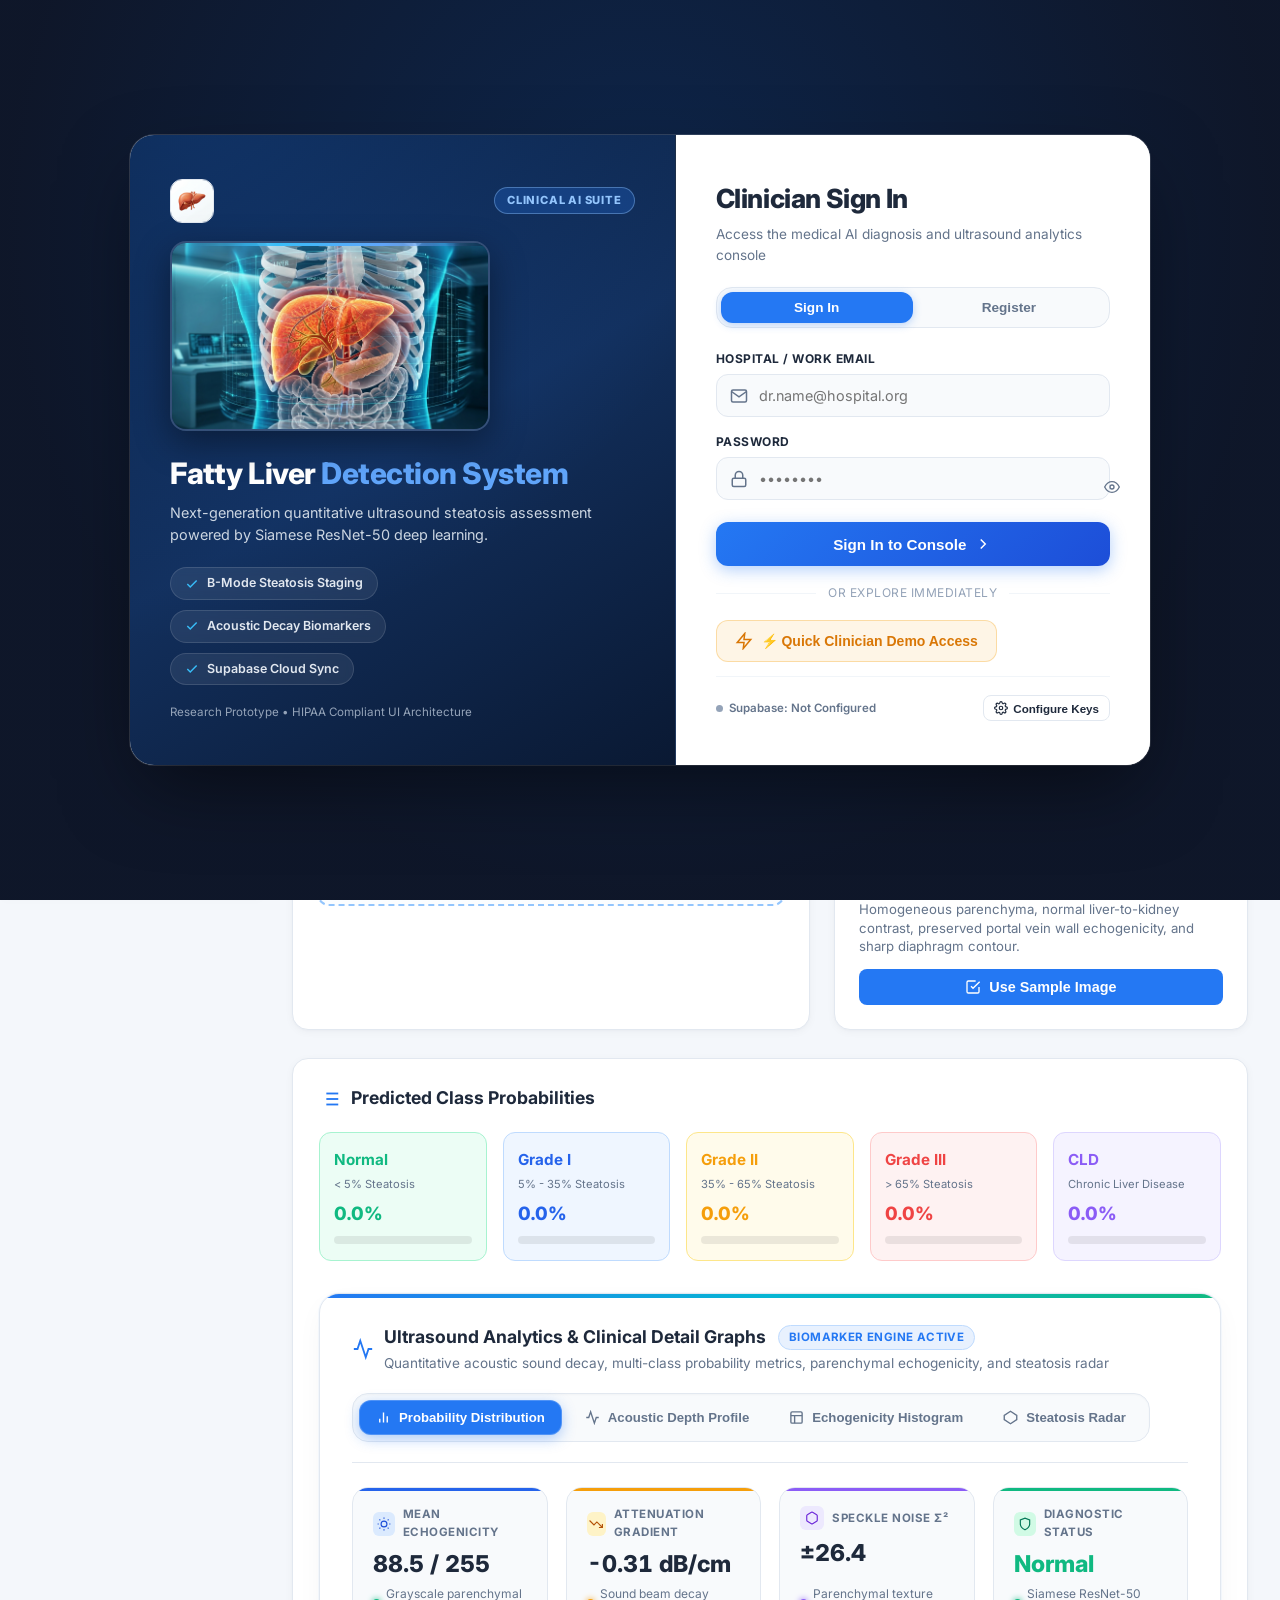
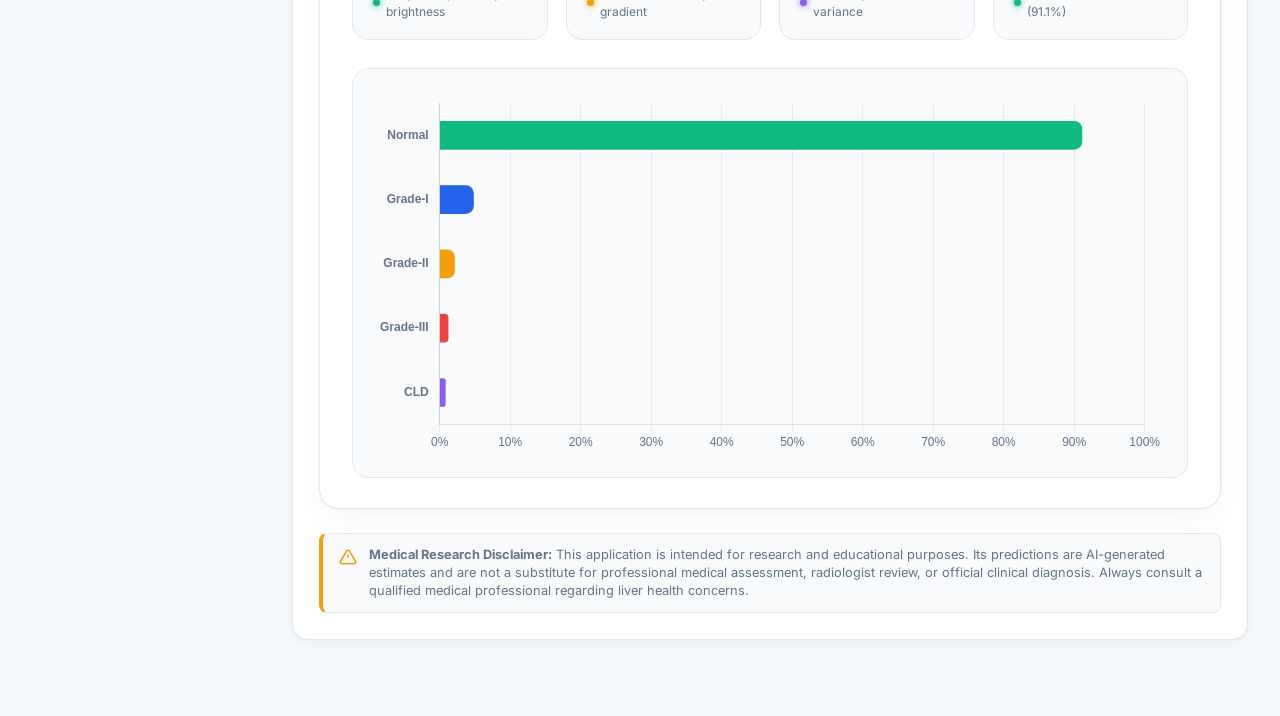
==== templates/index.html @ f64172c2 "Fix Render memory limit exceed: 1 worker gthread, single torch thread, and fast inference" ====
<!DOCTYPE html>
<html lang="en" data-theme="light">
<head>
  <meta charset="UTF-8">
  <meta name="viewport" content="width=device-width, initial-scale=1.0">
  <title>Fatty Liver Detection System - Professional AI Medical Dashboard</title>
  
  <!-- Modern Medical Typography -->
  <link rel="preconnect" href="https://fonts.googleapis.com">
  <link rel="preconnect" href="https://fonts.gstatic.com" crossorigin>
  <link href="https://fonts.googleapis.com/css2?family=Inter:wght@400;500;600;700;800&display=swap" rel="stylesheet">
  
  <!-- Clinical Dashboard CSS -->
  <link rel="stylesheet" href="/static/css/dashboard.css?v=20261022.5">

  <!-- Resilient Styling for Analytics & Clinical Graph Card -->
  <style>
    .analytics-graph-card {
      margin-top: 32px;
      background: var(--bg-surface);
      border: 1px solid var(--border-color);
      border-radius: var(--radius-xl);
      padding: 30px 32px;
      box-shadow: 0 10px 30px -5px rgba(0, 0, 0, 0.05), 0 0 0 1px rgba(36, 120, 243, 0.04);
      position: relative;
      overflow: hidden;
    }
    .analytics-graph-card::before {
      content: '';
      position: absolute;
      top: 0; left: 0; right: 0; height: 4px;
      background: linear-gradient(90deg, #2478f3, #06b6d4, #10b981);
    }
    .graph-card-header {
      display: flex; align-items: center; justify-content: space-between;
      flex-wrap: wrap; gap: 20px; margin-bottom: 24px; padding-bottom: 20px;
      border-bottom: 1px solid var(--border-color);
    }
    .analytics-title-row { display: flex; align-items: center; gap: 12px; flex-wrap: wrap; }
    .analytics-badge {
      background: rgba(36, 120, 243, 0.1); color: var(--primary);
      border: 1px solid var(--primary-border); font-size: 0.72rem;
      font-weight: 700; padding: 3px 10px; border-radius: 9999px;
      text-transform: uppercase; letter-spacing: 0.4px;
    }
    .graph-tabs {
      display: inline-flex; align-items: center; gap: 6px;
      background: var(--bg-surface-subtle); border: 1px solid var(--border-color);
      padding: 6px; border-radius: var(--radius-lg);
    }
    .graph-tab-btn {
      border: 1px solid transparent; background: transparent;
      color: var(--text-muted); font-size: 0.825rem; font-weight: 600;
      padding: 9px 16px; border-radius: var(--radius-md); cursor: pointer;
      display: inline-flex; align-items: center; gap: 8px; white-space: nowrap;
      transition: all 0.2s cubic-bezier(0.4, 0, 0.2, 1);
    }
    .graph-tab-btn:hover { color: var(--text-heading); background: rgba(36, 120, 243, 0.06); }
    .graph-tab-btn.active {
      background: var(--primary); color: #ffffff;
      box-shadow: 0 4px 14px rgba(36, 120, 243, 0.35);
    }
    .graph-tab-btn.active svg { stroke: #ffffff; }
    .acoustic-metrics-grid {
      display: grid; grid-template-columns: repeat(4, 1fr); gap: 18px; margin-bottom: 28px;
    }
    .metric-chip {
      background: var(--bg-surface-subtle); border: 1px solid var(--border-color);
      border-radius: var(--radius-lg); padding: 18px 20px; display: flex;
      flex-direction: column; position: relative; overflow: hidden;
      transition: all 0.25s ease;
    }
    .metric-chip::before {
      content: ''; position: absolute; top: 0; left: 0; width: 100%; height: 3px;
    }
    .metric-chip.chip-blue::before { background: #2563eb; }
    .metric-chip.chip-amber::before { background: #f59e0b; }
    .metric-chip.chip-purple::before { background: #8b5cf6; }
    .metric-chip.chip-emerald::before { background: #10b981; }
    .metric-chip:hover {
      transform: translateY(-3px); box-shadow: 0 8px 20px rgba(0, 0, 0, 0.06);
      border-color: var(--primary-border);
    }
    .metric-chip-header { display: flex; align-items: center; gap: 8px; margin-bottom: 10px; }
    .metric-chip-icon {
      width: 24px; height: 24px; border-radius: 6px;
      display: flex; align-items: center; justify-content: center;
    }
    .chip-blue .metric-chip-icon { background: #dbeafe; color: #1d4ed8; }
    .chip-amber .metric-chip-icon { background: #fef3c7; color: #b45309; }
    .chip-purple .metric-chip-icon { background: #ede9fe; color: #6d28d9; }
    .chip-emerald .metric-chip-icon { background: #d1fae5; color: #047857; }
    .metric-chip-label {
      font-size: 0.72rem; color: var(--text-muted); font-weight: 700;
      text-transform: uppercase; letter-spacing: 0.5px;
    }
    .metric-chip-value {
      font-size: 1.45rem; font-weight: 800; color: var(--text-heading);
      line-height: 1.2; font-variant-numeric: tabular-nums;
    }
    .metric-chip-footer { display: flex; align-items: center; gap: 6px; margin-top: auto; }
    .status-dot { width: 7px; height: 7px; border-radius: 50%; flex-shrink: 0; }
    .status-dot.green { background: #10b981; box-shadow: 0 0 6px #10b981; }
    .status-dot.amber { background: #f59e0b; box-shadow: 0 0 6px #f59e0b; }
    .status-dot.purple { background: #8b5cf6; box-shadow: 0 0 6px #8b5cf6; }
    .status-dot.blue { background: #2563eb; box-shadow: 0 0 6px #2563eb; }
    .metric-chip-sub { font-size: 0.75rem; color: var(--text-muted); }
    .graph-viewport-wrap {
      position: relative; min-height: 380px; background: var(--bg-surface-subtle);
      border: 1px solid var(--border-color); border-radius: var(--radius-lg);
      padding: 24px; display: flex; align-items: center; justify-content: center;
    }
    .chart-container { display: none; width: 100%; height: 360px; position: relative; }
    .chart-container.active { display: block; }
    @media (max-width: 1024px) {
      .acoustic-metrics-grid { grid-template-columns: repeat(2, 1fr); }
    }
    @media (max-width: 600px) {
      .acoustic-metrics-grid { grid-template-columns: 1fr; }
      .graph-tabs { width: 100%; flex-direction: column; }
      .graph-tab-btn { width: 100%; justify-content: center; }
    }
  </style>
</head>
<body>
  <!-- ======================================================================
       0. Modern Medical Authentication Portal (Supabase Powered)
       ====================================================================== -->
  <div class="auth-overlay-portal" id="authPortal">
    <div class="auth-card-wrapper">
      <!-- Left Visual Brand Showcase Panel -->
      <div class="auth-brand-panel">
        <div class="auth-brand-header">
          <div class="brand-logo-wrap" style="width: 44px; height: 44px; border-radius: 12px; overflow: hidden;">
            <img src="/static/images/liver_logo.jpg" alt="Liver AI Logo" style="width: 100%; height: 100%; object-fit: cover;">
          </div>
          <div class="auth-brand-badge">CLINICAL AI SUITE</div>
        </div>

        <div class="auth-brand-center">
          <div class="auth-liver-showcase">
            <img src="/static/images/liver_hero.jpg" alt="Ultrasound AI Anatomy" class="auth-liver-img">
            <div class="pulse-scanline"></div>
          </div>
          <h2 class="auth-hero-title">Fatty Liver <span>Detection System</span></h2>
          <p class="auth-hero-subtitle">
            Next-generation quantitative ultrasound steatosis assessment powered by Siamese ResNet-50 deep learning.
          </p>

          <div class="auth-feature-pills">
            <div class="auth-pill">
              <svg xmlns="http://www.w3.org/2000/svg" width="14" height="14" viewBox="0 0 24 24" fill="none" stroke="currentColor" stroke-width="2.5"><polyline points="20 6 9 17 4 12"></polyline></svg>
              B-Mode Steatosis Staging
            </div>
            <div class="auth-pill">
              <svg xmlns="http://www.w3.org/2000/svg" width="14" height="14" viewBox="0 0 24 24" fill="none" stroke="currentColor" stroke-width="2.5"><polyline points="20 6 9 17 4 12"></polyline></svg>
              Acoustic Decay Biomarkers
            </div>
            <div class="auth-pill">
              <svg xmlns="http://www.w3.org/2000/svg" width="14" height="14" viewBox="0 0 24 24" fill="none" stroke="currentColor" stroke-width="2.5"><polyline points="20 6 9 17 4 12"></polyline></svg>
              Supabase Cloud Sync
            </div>
          </div>
        </div>

        <div class="auth-brand-footer">
          <span>Research Prototype • HIPAA Compliant UI Architecture</span>
        </div>
      </div>

      <!-- Right Interactive Form Panel -->
      <div class="auth-form-panel">
        <div class="auth-form-top">
          <div class="auth-form-header">
            <h3 class="auth-heading" id="authHeading">Clinician Sign In</h3>
            <p class="auth-subheading" id="authSubheading">Access the medical AI diagnosis and ultrasound analytics console</p>
          </div>

          <!-- Auth Tabs -->
          <div class="auth-segmented-tabs">
            <button type="button" class="auth-tab-btn active" id="tabSignIn">Sign In</button>
            <button type="button" class="auth-tab-btn" id="tabSignUp">Register</button>
          </div>

          <!-- Sign In Form -->
          <form id="signInForm" class="auth-form active">
            <div class="form-group">
              <label class="form-label" for="loginEmail">Hospital / Work Email</label>
              <div class="input-with-icon">
                <svg xmlns="http://www.w3.org/2000/svg" width="18" height="18" viewBox="0 0 24 24" fill="none" stroke="currentColor" stroke-width="2"><path d="M4 4h16c1.1 0 2 .9 2 2v12c0 1.1-.9 2-2 2H4c-1.1 0-2-.9-2-2V6c0-1.1.9-2 2-2z"></path><polyline points="22,6 12,13 2,6"></polyline></svg>
                <input type="email" id="loginEmail" placeholder="dr.name@hospital.org" required autocomplete="email">
              </div>
            </div>

            <div class="form-group">
              <label class="form-label" for="loginPassword">Password</label>
              <div class="input-with-icon">
                <svg xmlns="http://www.w3.org/2000/svg" width="18" height="18" viewBox="0 0 24 24" fill="none" stroke="currentColor" stroke-width="2"><rect x="3" y="11" width="18" height="11" rx="2" ry="2"></rect><path d="M7 11V7a5 5 0 0 1 10 0v4"></path></svg>
                <input type="password" id="loginPassword" placeholder="••••••••" required autocomplete="current-password">
                <button type="button" class="btn-toggle-pwd" data-target="loginPassword" aria-label="Toggle password visibility">
                  <svg class="eye-open" xmlns="http://www.w3.org/2000/svg" width="16" height="16" viewBox="0 0 24 24" fill="none" stroke="currentColor" stroke-width="2"><path d="M1 12s4-8 11-8 11 8 11 8-4 8-11 8-11-8-11-8z"></path><circle cx="12" cy="12" r="3"></circle></svg>
                </button>
              </div>
            </div>

            <button type="submit" class="btn-auth-primary" id="btnSubmitLogin">
              <span>Sign In to Console</span>
              <svg xmlns="http://www.w3.org/2000/svg" width="18" height="18" viewBox="0 0 24 24" fill="none" stroke="currentColor" stroke-width="2"><polyline points="9 18 15 12 9 6"></polyline></svg>
            </button>
          </form>

          <!-- Sign Up Form -->
          <form id="signUpForm" class="auth-form">
            <div class="form-group">
              <label class="form-label" for="registerName">Full Name & Title</label>
              <div class="input-with-icon">
                <svg xmlns="http://www.w3.org/2000/svg" width="18" height="18" viewBox="0 0 24 24" fill="none" stroke="currentColor" stroke-width="2"><path d="M20 21v-2a4 4 0 0 0-4-4H8a4 4 0 0 0-4 4v2"></path><circle cx="12" cy="7" r="4"></circle></svg>
                <input type="text" id="registerName" placeholder="Dr. Rahul Yadav, Radiologist" required>
              </div>
            </div>

            <div class="form-group">
              <label class="form-label" for="registerEmail">Email Address</label>
              <div class="input-with-icon">
                <svg xmlns="http://www.w3.org/2000/svg" width="18" height="18" viewBox="0 0 24 24" fill="none" stroke="currentColor" stroke-width="2"><path d="M4 4h16c1.1 0 2 .9 2 2v12c0 1.1-.9 2-2 2H4c-1.1 0-2-.9-2-2V6c0-1.1.9-2 2-2z"></path><polyline points="22,6 12,13 2,6"></polyline></svg>
                <input type="email" id="registerEmail" placeholder="dr.name@hospital.org" required>
              </div>
            </div>

            <div class="form-group">
              <label class="form-label" for="registerPassword">Create Password</label>
              <div class="input-with-icon">
                <svg xmlns="http://www.w3.org/2000/svg" width="18" height="18" viewBox="0 0 24 24" fill="none" stroke="currentColor" stroke-width="2"><rect x="3" y="11" width="18" height="11" rx="2" ry="2"></rect><path d="M7 11V7a5 5 0 0 1 10 0v4"></path></svg>
                <input type="password" id="registerPassword" placeholder="Minimum 6 characters" minlength="6" required>
                <button type="button" class="btn-toggle-pwd" data-target="registerPassword" aria-label="Toggle password visibility">
                  <svg class="eye-open" xmlns="http://www.w3.org/2000/svg" width="16" height="16" viewBox="0 0 24 24" fill="none" stroke="currentColor" stroke-width="2"><path d="M1 12s4-8 11-8 11 8 11 8-4 8-11 8-11-8-11-8z"></path><circle cx="12" cy="12" r="3"></circle></svg>
                </button>
              </div>
            </div>

            <button type="submit" class="btn-auth-primary" id="btnSubmitRegister">
              <span>Create Account in Supabase</span>
              <svg xmlns="http://www.w3.org/2000/svg" width="18" height="18" viewBox="0 0 24 24" fill="none" stroke="currentColor" stroke-width="2"><polyline points="9 18 15 12 9 6"></polyline></svg>
            </button>
          </form>

          <!-- Divider -->
          <div class="auth-divider">
            <span>or explore immediately</span>
          </div>

          <!-- Quick Clinician Demo Access Button -->
          <button type="button" class="btn-demo-access" id="btnDemoLogin">
            <svg xmlns="http://www.w3.org/2000/svg" width="18" height="18" viewBox="0 0 24 24" fill="none" stroke="currentColor" stroke-width="2"><polygon points="13 2 3 14 12 14 11 22 21 10 12 10 13 2"></polygon></svg>
            <span>⚡ Quick Clinician Demo Access</span>
          </button>
        </div>

        <!-- Supabase Connection Config Bar at Bottom of Card -->
        <div class="auth-supabase-footer">
          <div class="supabase-status-pill" id="supabaseStatusIndicator">
            <span class="status-indicator-dot"></span>
            <span id="supabaseStatusLabel">Supabase: Not Configured</span>
          </div>
          <button type="button" class="btn-config-supabase" id="btnOpenSupabaseModal">
            <svg xmlns="http://www.w3.org/2000/svg" width="14" height="14" viewBox="0 0 24 24" fill="none" stroke="currentColor" stroke-width="2"><circle cx="12" cy="12" r="3"></circle><path d="M19.4 15a1.65 1.65 0 0 0 .33 1.82l.06.06a2 2 0 0 1 0 2.83 2 2 0 0 1-2.83 0l-.06-.06a1.65 1.65 0 0 0-1.82-.33 1.65 1.65 0 0 0-1 1.51V21a2 2 0 0 1-2 2 2 2 0 0 1-2-2v-.09A1.65 1.65 0 0 0 9 19.4a1.65 1.65 0 0 0-1.82.33l-.06.06a2 2 0 0 1-2.83 0 2 2 0 0 1 0-2.83l.06-.06a1.65 1.65 0 0 0 .33-1.82 1.65 1.65 0 0 0-1.51-1H3a2 2 0 0 1-2-2 2 2 0 0 1 2-2h.09A1.65 1.65 0 0 0 4.6 9a1.65 1.65 0 0 0-.33-1.82l-.06-.06a2 2 0 0 1 0-2.83 2 2 0 0 1 2.83 0l.06.06a1.65 1.65 0 0 0 1.82.33H9a1.65 1.65 0 0 0 1-1.51V3a2 2 0 0 1 2-2 2 2 0 0 1 2 2v.09a1.65 1.65 0 0 0 1 1.51 1.65 1.65 0 0 0 1.82-.33l.06-.06a2 2 0 0 1 2.83 0 2 2 0 0 1 0 2.83l-.06.06a1.65 1.65 0 0 0-.33 1.82V9a1.65 1.65 0 0 0 1.51 1H21a2 2 0 0 1 2 2 2 2 0 0 1-2 2h-.09a1.65 1.65 0 0 0-1.51 1z"></path></svg>
            Configure Keys
          </button>
        </div>
      </div>
    </div>
  </div>

  <div class="app-container">
    
    <!-- ======================================================================
         A. Left Sidebar Navigation (Reference 1)
         ====================================================================== -->
    <aside class="sidebar" id="sidebar">
      <div class="sidebar-header">
        <div class="brand-logo-wrap">
          <img src="/static/images/liver_logo.jpg" alt="Liver Logo">
        </div>
        <div class="brand-text">
          <h1>Fatty Liver <span>Detection System</span></h1>
          <span class="brand-badge">AI Ultrasound Analysis</span>
        </div>
      </div>

      <nav class="sidebar-nav">
        <button class="nav-item active" data-view="dashboard">
          <svg xmlns="http://www.w3.org/2000/svg" viewBox="0 0 24 24" fill="none" stroke="currentColor">
            <path d="M3 9l9-7 9 7v11a2 2 0 0 1-2 2H5a2 2 0 0 1-2-2z"></path>
            <polyline points="9 22 9 12 15 12 15 22"></polyline>
          </svg>
          <span>Dashboard</span>
        </button>

        <button class="nav-item" data-view="predict">
          <svg xmlns="http://www.w3.org/2000/svg" viewBox="0 0 24 24" fill="none" stroke="currentColor">
            <polyline points="16 16 12 12 8 16"></polyline>
            <line x1="12" y1="12" x2="12" y2="21"></line>
            <path d="M20.39 18.39A5 5 0 0 0 18 9h-1.26A8 8 0 1 0 3 16.3"></path>
            <polyline points="16 16 12 12 8 16"></polyline>
          </svg>
          <span>Upload & Predict</span>
        </button>

        <button class="nav-item" data-view="history">
          <svg xmlns="http://www.w3.org/2000/svg" viewBox="0 0 24 24" fill="none" stroke="currentColor">
            <circle cx="12" cy="12" r="10"></circle>
            <polyline points="12 6 12 12 16 14"></polyline>
          </svg>
          <span>Prediction History</span>
        </button>

        <button class="nav-item" data-view="model">
          <svg xmlns="http://www.w3.org/2000/svg" viewBox="0 0 24 24" fill="none" stroke="currentColor">
            <line x1="18" y1="20" x2="18" y2="10"></line>
            <line x1="12" y1="20" x2="12" y2="4"></line>
            <line x1="6" y1="20" x2="6" y2="14"></line>
          </svg>
          <span>Model Information</span>
        </button>

        <button class="nav-item" data-view="about">
          <svg xmlns="http://www.w3.org/2000/svg" viewBox="0 0 24 24" fill="none" stroke="currentColor">
            <path d="M14 2H6a2 2 0 0 0-2 2v16a2 2 0 0 0 2 2h12a2 2 0 0 0 2-2V8z"></path>
            <polyline points="14 2 14 8 20 8"></polyline>
            <line x1="16" y1="13" x2="8" y2="13"></line>
            <line x1="16" y1="17" x2="8" y2="17"></line>
            <polyline points="10 9 9 9 8 9"></polyline>
          </svg>
          <span>About</span>
        </button>

        <button class="nav-item" data-view="settings">
          <svg xmlns="http://www.w3.org/2000/svg" viewBox="0 0 24 24" fill="none" stroke="currentColor">
            <circle cx="12" cy="12" r="3"></circle>
            <path d="M19.4 15a1.65 1.65 0 0 0 .33 1.82l.06.06a2 2 0 0 1 0 2.83 2 2 0 0 1-2.83 0l-.06-.06a1.65 1.65 0 0 0-1.82-.33 1.65 1.65 0 0 0-1 1.51V21a2 2 0 0 1-2 2 2 2 0 0 1-2-2v-.09A1.65 1.65 0 0 0 9 19.4a1.65 1.65 0 0 0-1.82.33l-.06.06a2 2 0 0 1-2.83 0 2 2 0 0 1 0-2.83l.06-.06a1.65 1.65 0 0 0 .33-1.82 1.65 1.65 0 0 0-1.51-1H3a2 2 0 0 1-2-2 2 2 0 0 1 2-2h.09A1.65 1.65 0 0 0 4.6 9a1.65 1.65 0 0 0-.33-1.82l-.06-.06a2 2 0 0 1 0-2.83 2 2 0 0 1 2.83 0l.06.06a1.65 1.65 0 0 0 1.82.33H9a1.65 1.65 0 0 0 1-1.51V3a2 2 0 0 1 2-2 2 2 0 0 1 2 2v.09a1.65 1.65 0 0 0 1 1.51 1.65 1.65 0 0 0 1.82-.33l.06-.06a2 2 0 0 1 2.83 0 2 2 0 0 1 0 2.83l-.06.06a1.65 1.65 0 0 0-.33 1.82V9a1.65 1.65 0 0 0 1.51 1H21a2 2 0 0 1 2 2 2 2 0 0 1-2 2h-.09a1.65 1.65 0 0 0-1.51 1z"></path>
          </svg>
          <span>Settings</span>
        </button>
      </nav>

      <div class="sidebar-footer">
        <div class="system-status-card">
          <div class="pulse-dot"></div>
          <div class="status-info">
            <strong>Model Online</strong>
            <span id="deviceBadgeText">ResNet-50 Siamese Engine</span>
          </div>
        </div>
      </div>
    </aside>

    <!-- ======================================================================
         Main Layout Wrapper
         ====================================================================== -->
    <div class="main-wrapper">
      
      <!-- Top Navigation Bar -->
      <header class="topbar">
        <div class="topbar-left">
          <button class="mobile-menu-btn" id="mobileMenuBtn" aria-label="Toggle Navigation">
            <svg xmlns="http://www.w3.org/2000/svg" width="22" height="22" viewBox="0 0 24 24" fill="none" stroke="currentColor" stroke-width="2">
              <line x1="3" y1="12" x2="21" y2="12"></line>
              <line x1="3" y1="6" x2="21" y2="6"></line>
              <line x1="3" y1="18" x2="21" y2="18"></line>
            </svg>
          </button>
          <div class="breadcrumbs">
            <span>Dashboard / </span>
            <strong id="breadcrumb-page">Clinical Dashboard</strong>
          </div>
        </div>

        <div class="topbar-right">
          <div class="model-badge-top">
            <span class="pulse-dot"></span>
            <span id="topbarStatusText">Siamese ResNet-50 • Active</span>
          </div>

          <button class="icon-btn" id="themeToggleBtn" title="Toggle Light/Dark Theme">
            <span id="themeIcon">
              <svg xmlns="http://www.w3.org/2000/svg" width="20" height="20" viewBox="0 0 24 24" fill="none" stroke="currentColor" stroke-width="2">
                <path d="M21 12.79A9 9 0 1 1 11.21 3 7 7 0 0 0 21 12.79z"></path>
              </svg>
            </span>
          </button>

          <button class="icon-btn" id="helpBtn" title="Help & Documentation">
            <svg xmlns="http://www.w3.org/2000/svg" width="20" height="20" viewBox="0 0 24 24" fill="none" stroke="currentColor" stroke-width="2">
              <circle cx="12" cy="12" r="10"></circle>
              <path d="M9.09 9a3 3 0 0 1 5.83 1c0 2-3 3-3 3"></path>
              <line x1="12" y1="17" x2="12.01" y2="17"></line>
            </svg>
          </button>

          <!-- Clinician Profile Badge & Sign Out -->
          <div class="user-profile-badge" id="userProfileBadge">
            <div class="user-avatar" id="userAvatar">DR</div>
            <div class="user-info-text">
              <span class="user-name" id="userDisplayName">Dr. Rahul Yadav</span>
              <span class="user-role" id="userDisplayRole">Radiologist</span>
            </div>
            <button type="button" class="btn-logout" id="btnLogout" title="Sign Out">
              <svg xmlns="http://www.w3.org/2000/svg" width="16" height="16" viewBox="0 0 24 24" fill="none" stroke="currentColor" stroke-width="2">
                <path d="M9 21H5a2 2 0 0 1-2-2V5a2 2 0 0 1 2-2h4"></path>
                <polyline points="16 17 21 12 16 7"></polyline>
                <line x1="21" y1="12" x2="9" y2="12"></line>
              </svg>
            </button>
          </div>
        </div>
      </header>

      <!-- Main Content Area -->
      <main class="content-area">

        <!-- ==================================================================
             VIEW 1: Dashboard View (Main UI matching Reference 1)
             ================================================================== -->
        <section class="view-section active" id="dashboard-view">
          
          <!-- C. Medical Hero Banner -->
          <div class="medical-hero">
            <div class="hero-content">
              <div class="hero-pill">
                <svg xmlns="http://www.w3.org/2000/svg" width="14" height="14" viewBox="0 0 24 24" fill="none" stroke="currentColor" stroke-width="2.5"><polyline points="22 12 18 12 15 21 9 3 6 12 2 12"></polyline></svg>
                AI-Assisted Ultrasound Analysis
              </div>
              <h1 class="hero-title">Fatty Liver Detection System</h1>
              <p class="hero-subtitle">
                AI-powered classification of liver ultrasound images using Siamese Neural Networks (ResNet-50)
              </p>
              <div class="hero-tags">
                <span class="hero-tag">B-Mode Ultrasound</span>
                <span class="hero-tag">5 Steatosis Grades</span>
                <span class="hero-tag">ResNet-50 Backbone</span>
                <span class="hero-tag">Real-Time Inference</span>
              </div>
            </div>
            
            <div class="hero-illustration">
              <img src="/static/images/liver_hero.jpg" alt="Liver Anatomy Medical Illustration">
            </div>
          </div>

          <!-- 4 Feature Summary Cards -->
          <div class="feature-grid">
            <div class="feature-card purple">
              <div class="feature-icon-badge">
                <svg xmlns="http://www.w3.org/2000/svg" viewBox="0 0 24 24" fill="none" stroke="currentColor" stroke-width="2">
                  <rect x="3" y="3" width="18" height="18" rx="2" ry="2"></rect>
                  <circle cx="8.5" cy="8.5" r="1.5"></circle>
                  <polyline points="21 15 16 10 5 21"></polyline>
                </svg>
              </div>
              <h2 class="feature-title">Image Classification</h2>
              <p class="feature-desc">Classify liver ultrasound images into 5 categories</p>
            </div>

            <div class="feature-card green">
              <div class="feature-icon-badge">
                <svg xmlns="http://www.w3.org/2000/svg" viewBox="0 0 24 24" fill="none" stroke="currentColor" stroke-width="2">
                  <path d="M12 2a10 10 0 1 0 10 10A10 10 0 0 0 12 2zm1 14.93V17a1 1 0 0 1-2 0v-.07A7 7 0 0 1 5.07 11H5a1 1 0 0 1 0-2h.07A7 7 0 0 1 11 3.07V3a1 1 0 0 1 2 0v.07A7 7 0 0 1 18.93 9H19a1 1 0 0 1 0 2h-.07A7 7 0 0 1 13 16.93z"></path>
                </svg>
              </div>
              <h2 class="feature-title">Deep Learning Model</h2>
              <p class="feature-desc">Siamese Neural Network with ResNet-50 encoder</p>
            </div>

            <div class="feature-card blue">
              <div class="feature-icon-badge">
                <svg xmlns="http://www.w3.org/2000/svg" viewBox="0 0 24 24" fill="none" stroke="currentColor" stroke-width="2">
                  <line x1="18" y1="20" x2="18" y2="10"></line>
                  <line x1="12" y1="20" x2="12" y2="4"></line>
                  <line x1="6" y1="20" x2="6" y2="14"></line>
                </svg>
              </div>
              <h2 class="feature-title">5-Class Prediction</h2>
              <p class="feature-desc">Normal, Grade I, Grade II, Grade III, CLD</p>
            </div>

            <div class="feature-card amber">
              <div class="feature-icon-badge">
                <svg xmlns="http://www.w3.org/2000/svg" viewBox="0 0 24 24" fill="none" stroke="currentColor" stroke-width="2">
                  <polygon points="13 2 3 14 12 14 11 22 21 10 12 10 13 2"></polygon>
                </svg>
              </div>
              <h2 class="feature-title">Fast & Easy to Use</h2>
              <p class="feature-desc">Upload an image and get instant prediction results</p>
            </div>
          </div>

          <!-- Two-Column Analysis Workspace -->
          <div class="analysis-workspace">
            
            <!-- 5. Upload Ultrasound Image Card -->
            <div class="dashboard-card upload-column-card">
              <div class="card-header">
                <div class="card-title-group">
                  <span class="card-title-icon">
                    <svg xmlns="http://www.w3.org/2000/svg" viewBox="0 0 24 24" fill="none" stroke="currentColor" stroke-width="2">
                      <polyline points="16 16 12 12 8 16"></polyline>
                      <line x1="12" y1="12" x2="12" y2="21"></line>
                      <path d="M20.39 18.39A5 5 0 0 0 18 9h-1.26A8 8 0 1 0 3 16.3"></path>
                    </svg>
                  </span>
                  <h3 class="card-title">Upload Ultrasound Image</h3>
                </div>

                <!-- Mode Selector -->
                <div class="mode-toggle-group">
                  <button class="mode-tab-btn active" data-mode="multiclass">5-Class Multi</button>
                  <button class="mode-tab-btn" data-mode="binary">Binary</button>
                </div>
              </div>

              <!-- Drag and drop zone -->
              <div class="dropzone" id="uploadDropzone">
                <div class="dropzone-icon">
                  <svg xmlns="http://www.w3.org/2000/svg" viewBox="0 0 24 24" fill="none" stroke="currentColor">
                    <rect x="3" y="3" width="18" height="18" rx="2" ry="2"></rect>
                    <circle cx="8.5" cy="8.5" r="1.5"></circle>
                    <polyline points="21 15 16 10 5 21"></polyline>
                  </svg>
                </div>
                <div class="dropzone-title">Drag and drop an ultrasound image here</div>
                <div class="dropzone-divider">or</div>
                <button type="button" class="btn-browse" id="browseBtn">
                  <svg xmlns="http://www.w3.org/2000/svg" width="16" height="16" viewBox="0 0 24 24" fill="none" stroke="currentColor" stroke-width="2">
                    <path d="M21 15v4a2 2 0 0 1-2 2H5a2 2 0 0 1-2-2v-4"></path>
                    <polyline points="17 8 12 3 7 8"></polyline>
                    <line x1="12" y1="3" x2="12" y2="15"></line>
                  </svg>
                  Browse Files
                </button>
                <div class="dropzone-hint">Supported formats: JPG, JPEG, PNG (Max 16MB)</div>
                <input type="file" id="fileInput" accept="image/jpeg,image/png,image/bmp" style="display: none;">
              </div>

              <!-- Preview State Panel (Shown when image loaded) -->
              <div class="preview-panel" id="previewPanel">
                <div class="preview-img-container">
                  <img id="previewImg" src="" alt="Ultrasound Preview">
                </div>
                
                <div class="file-meta-bar">
                  <div class="file-info">
                    <svg xmlns="http://www.w3.org/2000/svg" width="16" height="16" viewBox="0 0 24 24" fill="none" stroke="currentColor" stroke-width="2">
                      <path d="M13 2H6a2 2 0 0 0-2 2v16a2 2 0 0 0 2 2h12a2 2 0 0 0 2-2V9z"></path>
                      <polyline points="13 2 13 9 20 9"></polyline>
                    </svg>
                    <span id="fileName">image.jpg</span>
                  </div>
                  <div class="file-dims">
                    <span id="fileDims">-- × --</span> &bull; <span id="fileSize">-- KB</span>
                  </div>
                </div>

                <div class="btn-actions-row">
                  <button type="button" class="btn-primary" id="analyzeBtn">
                    <svg xmlns="http://www.w3.org/2000/svg" width="18" height="18" viewBox="0 0 24 24" fill="none" stroke="currentColor" stroke-width="2">
                      <polygon points="13 2 3 14 12 14 11 22 21 10 12 10 13 2"></polygon>
                    </svg>
                    Analyze Image
                  </button>
                  <button type="button" class="btn-secondary" id="clearBtn">
                    Clear / Reset
                  </button>
                </div>
              </div>
            </div>

            <!-- 6. Sample Ultrasound Image Card -->
            <div class="dashboard-card sample-column-card">
              <div class="card-header">
                <div class="card-title-group">
                  <span class="card-title-icon">
                    <svg xmlns="http://www.w3.org/2000/svg" viewBox="0 0 24 24" fill="none" stroke="currentColor" stroke-width="2">
                      <line x1="18" y1="20" x2="18" y2="10"></line>
                      <line x1="12" y1="20" x2="12" y2="4"></line>
                      <line x1="6" y1="20" x2="6" y2="14"></line>
                    </svg>
                  </span>
                  <h3 class="card-title">Sample Ultrasound Image</h3>
                </div>
              </div>

              <div class="sample-card-body">
                <!-- Sample selection pills -->
                <div class="sample-selector-pills">
                  <button class="sample-pill active" data-sample="normal">Normal</button>
                  <button class="sample-pill" data-sample="grade1">Grade I</button>
                  <button class="sample-pill" data-sample="grade2">Grade II</button>
                  <button class="sample-pill" data-sample="grade3">Grade III</button>
                  <button class="sample-pill" data-sample="cld">CLD</button>
                </div>

                <!-- Sample Image Preview Frame -->
                <div class="sample-image-frame">
                  <img id="sampleImg" src="/static/images/samples/sample_normal.jpg" alt="Sample Ultrasound Scan">
                  <div class="sample-badge-overlay" id="sampleBadge">Normal Control Scan</div>
                </div>

                <div class="sample-description" id="sampleDesc">
                  Homogeneous parenchyma, normal liver-to-kidney contrast, preserved portal vein wall echogenicity, and sharp diaphragm contour.
                </div>

                <button type="button" class="btn-primary" id="useSampleBtn">
                  <svg xmlns="http://www.w3.org/2000/svg" width="16" height="16" viewBox="0 0 24 24" fill="none" stroke="currentColor" stroke-width="2">
                    <polyline points="9 11 12 14 22 4"></polyline>
                    <path d="M21 12v7a2 2 0 0 1-2 2H5a2 2 0 0 1-2-2V5a2 2 0 0 1 2-2h11"></path>
                  </svg>
                  Use Sample Image
                </button>
              </div>
            </div>

          </div>

          <!-- 7. Predicted Class Probabilities Section (Reference 1) -->
          <div class="results-section">
            <div class="results-header">
              <div class="card-title-group">
                <span class="card-title-icon">
                  <svg xmlns="http://www.w3.org/2000/svg" viewBox="0 0 24 24" fill="none" stroke="currentColor" stroke-width="2">
                    <line x1="8" y1="6" x2="21" y2="6"></line>
                    <line x1="8" y1="12" x2="21" y2="12"></line>
                    <line x1="8" y1="18" x2="21" y2="18"></line>
                    <line x1="3" y1="6" x2="3.01" y2="6"></line>
                    <line x1="3" y1="12" x2="3.01" y2="12"></line>
                    <line x1="3" y1="18" x2="3.01" y2="18"></line>
                  </svg>
                </span>
                <h3 class="card-title">Predicted Class Probabilities</h3>
              </div>
            </div>

            <!-- Active Prediction Diagnosis Summary (Appears upon analysis) -->
            <div class="prediction-summary-banner" id="predictionSummaryBanner">
              <div class="summary-top-row">
                <div class="diagnosis-badge-wrap">
                  <span class="diagnosis-class-badge" id="diagnosisClass">Normal</span>
                  <span class="severity-pill normal" id="severityPill">NORMAL</span>
                </div>
                <div class="summary-meta">
                  <span>Confidence: <strong id="confidenceVal">--%</strong></span>
                  <span>Inference Latency: <strong id="processingTime">--s</strong></span>
                </div>
              </div>
              <p class="diagnosis-desc" id="diagnosisDesc">
                Healthy liver with no steatosis. Liver echogenicity is normal.
              </p>
              <div class="summary-actions-row">
                <button type="button" class="btn-small btn-primary" id="printReportBtn">
                  <svg xmlns="http://www.w3.org/2000/svg" width="14" height="14" viewBox="0 0 24 24" fill="none" stroke="currentColor" stroke-width="2"><polyline points="6 9 6 2 18 2 18 9"></polyline><path d="M6 18H4a2 2 0 0 1-2-2v-5a2 2 0 0 1 2-2h16a2 2 0 0 1 2 2v5a2 2 0 0 1-2 2h-2"></path><rect x="6" y="14" width="12" height="8"></rect></svg>
                  Print / Export Report
                </button>
                <button type="button" class="btn-small btn-secondary" id="copyJsonBtn">
                  <svg xmlns="http://www.w3.org/2000/svg" width="14" height="14" viewBox="0 0 24 24" fill="none" stroke="currentColor" stroke-width="2"><rect x="9" y="9" width="13" height="13" rx="2" ry="2"></rect><path d="M5 15H4a2 2 0 0 1-2-2V4a2 2 0 0 1 2-2h9a2 2 0 0 1 2 2v1"></path></svg>
                  Copy JSON
                </button>
              </div>
            </div>

            <!-- The 5 Class Cards (Exact Reference 1 Layout) -->
            <div class="prob-cards-grid">
              
              <!-- Normal -->
              <div class="prob-card card-normal" id="card-Normal">
                <div class="winner-badge">PREDICTED</div>
                <div class="prob-card-title">Normal</div>
                <div class="prob-card-sub">&lt; 5% Steatosis</div>
                <div class="prob-card-pct">0.0%</div>
                <div class="prob-bar-track">
                  <div class="prob-bar-fill" style="width: 0%;"></div>
                </div>
              </div>

              <!-- Grade I -->
              <div class="prob-card card-grade1" id="card-Grade-I">
                <div class="winner-badge">PREDICTED</div>
                <div class="prob-card-title">Grade I</div>
                <div class="prob-card-sub">5% - 35% Steatosis</div>
                <div class="prob-card-pct">0.0%</div>
                <div class="prob-bar-track">
                  <div class="prob-bar-fill" style="width: 0%;"></div>
                </div>
              </div>

              <!-- Grade II -->
              <div class="prob-card card-grade2" id="card-Grade-II">
                <div class="winner-badge">PREDICTED</div>
                <div class="prob-card-title">Grade II</div>
                <div class="prob-card-sub">35% - 65% Steatosis</div>
                <div class="prob-card-pct">0.0%</div>
                <div class="prob-bar-track">
                  <div class="prob-bar-fill" style="width: 0%;"></div>
                </div>
              </div>

              <!-- Grade III -->
              <div class="prob-card card-grade3" id="card-Grade-III">
                <div class="winner-badge">PREDICTED</div>
                <div class="prob-card-title">Grade III</div>
                <div class="prob-card-sub">&gt; 65% Steatosis</div>
                <div class="prob-card-pct">0.0%</div>
                <div class="prob-bar-track">
                  <div class="prob-bar-fill" style="width: 0%;"></div>
                </div>
              </div>

              <!-- CLD -->
              <div class="prob-card card-cld" id="card-CLD">
                <div class="winner-badge">PREDICTED</div>
                <div class="prob-card-title">CLD</div>
                <div class="prob-card-sub">Chronic Liver Disease</div>
                <div class="prob-card-pct">0.0%</div>
                <div class="prob-bar-track">
                  <div class="prob-bar-fill" style="width: 0%;"></div>
                </div>
              </div>

            </div>

            <!-- Clinical Ultrasound Analytics & Detailed Graphs -->
            <div class="analytics-graph-card" id="analyticsGraphCard">
              <div class="graph-card-header">
                <div class="card-title-group">
                  <span class="card-title-icon">
                    <svg xmlns="http://www.w3.org/2000/svg" viewBox="0 0 24 24" fill="none" stroke="currentColor" stroke-width="2">
                      <polyline points="22 12 18 12 15 21 9 3 6 12 2 12"></polyline>
                    </svg>
                  </span>
                  <div>
                    <div class="analytics-title-row">
                      <h3 class="card-title">Ultrasound Analytics & Clinical Detail Graphs</h3>
                      <span class="analytics-badge">Biomarker Engine Active</span>
                    </div>
                    <p class="analytics-subtitle">
                      Quantitative acoustic sound decay, multi-class probability metrics, parenchymal echogenicity, and steatosis radar
                    </p>
                  </div>
                </div>

                <!-- Segmented Tab Controls with Icons -->
                <div class="graph-tabs">
                  <button type="button" class="graph-tab-btn active" data-graph="probabilities">
                    <svg xmlns="http://www.w3.org/2000/svg" width="15" height="15" viewBox="0 0 24 24" fill="none" stroke="currentColor" stroke-width="2">
                      <line x1="18" y1="20" x2="18" y2="10"></line>
                      <line x1="12" y1="20" x2="12" y2="4"></line>
                      <line x1="6" y1="20" x2="6" y2="14"></line>
                    </svg>
                    <span>Probability Distribution</span>
                  </button>
                  <button type="button" class="graph-tab-btn" data-graph="attenuation">
                    <svg xmlns="http://www.w3.org/2000/svg" width="15" height="15" viewBox="0 0 24 24" fill="none" stroke="currentColor" stroke-width="2">
                      <polyline points="22 12 18 12 15 21 9 3 6 12 2 12"></polyline>
                    </svg>
                    <span>Acoustic Depth Profile</span>
                  </button>
                  <button type="button" class="graph-tab-btn" data-graph="histogram">
                    <svg xmlns="http://www.w3.org/2000/svg" width="15" height="15" viewBox="0 0 24 24" fill="none" stroke="currentColor" stroke-width="2">
                      <rect x="3" y="3" width="18" height="18" rx="2" ry="2"></rect>
                      <line x1="3" y1="9" x2="21" y2="9"></line>
                      <line x1="9" y1="21" x2="9" y2="9"></line>
                    </svg>
                    <span>Echogenicity Histogram</span>
                  </button>
                  <button type="button" class="graph-tab-btn" data-graph="radar">
                    <svg xmlns="http://www.w3.org/2000/svg" width="15" height="15" viewBox="0 0 24 24" fill="none" stroke="currentColor" stroke-width="2">
                      <polygon points="12 2 22 8.5 22 15.5 12 22 2 15.5 2 8.5 12 2"></polygon>
                    </svg>
                    <span>Steatosis Radar</span>
                  </button>
                </div>
              </div>

              <!-- Quick Acoustic Metrics Row -->
              <div class="acoustic-metrics-grid">
                <div class="metric-chip chip-blue">
                  <div class="metric-chip-header">
                    <span class="metric-chip-icon">
                      <svg xmlns="http://www.w3.org/2000/svg" width="14" height="14" viewBox="0 0 24 24" fill="none" stroke="currentColor" stroke-width="2"><circle cx="12" cy="12" r="5"></circle><line x1="12" y1="1" x2="12" y2="3"></line><line x1="12" y1="21" x2="12" y2="23"></line><line x1="4.22" y1="4.22" x2="5.64" y2="5.64"></line><line x1="18.36" y1="18.36" x2="19.78" y2="19.78"></line><line x1="1" y1="12" x2="3" y2="12"></line><line x1="21" y1="12" x2="23" y2="12"></line><line x1="4.22" y1="19.78" x2="5.64" y2="18.36"></line><line x1="18.36" y1="5.64" x2="19.78" y2="4.22"></line></svg>
                    </span>
                    <span class="metric-chip-label">Mean Echogenicity</span>
                  </div>
                  <div class="metric-chip-value-row">
                    <span class="metric-chip-value" id="valMeanEcho">88.5 / 255</span>
                  </div>
                  <div class="metric-chip-footer">
                    <span class="status-dot green"></span>
                    <span class="metric-chip-sub">Grayscale parenchymal brightness</span>
                  </div>
                </div>

                <div class="metric-chip chip-amber">
                  <div class="metric-chip-header">
                    <span class="metric-chip-icon">
                      <svg xmlns="http://www.w3.org/2000/svg" width="14" height="14" viewBox="0 0 24 24" fill="none" stroke="currentColor" stroke-width="2"><polyline points="23 18 13.5 8.5 8.5 13.5 1 6"></polyline><polyline points="17 18 23 18 23 12"></polyline></svg>
                    </span>
                    <span class="metric-chip-label">Attenuation Gradient</span>
                  </div>
                  <div class="metric-chip-value-row">
                    <span class="metric-chip-value" id="valAttenuationSlope">-0.31 dB/cm</span>
                  </div>
                  <div class="metric-chip-footer">
                    <span class="status-dot amber"></span>
                    <span class="metric-chip-sub">Sound beam decay gradient</span>
                  </div>
                </div>

                <div class="metric-chip chip-purple">
                  <div class="metric-chip-header">
                    <span class="metric-chip-icon">
                      <svg xmlns="http://www.w3.org/2000/svg" width="14" height="14" viewBox="0 0 24 24" fill="none" stroke="currentColor" stroke-width="2"><path d="M21 16V8a2 2 0 0 0-1-1.73l-7-4a2 2 0 0 0-2 0l-7 4A2 2 0 0 0 3 8v8a2 2 0 0 0 1 1.73l7 4a2 2 0 0 0 2 0l7-4A2 2 0 0 0 21 16z"></path></svg>
                    </span>
                    <span class="metric-chip-label">Speckle Noise σ²</span>
                  </div>
                  <div class="metric-chip-value-row">
                    <span class="metric-chip-value" id="valSpeckle">±26.4</span>
                  </div>
                  <div class="metric-chip-footer">
                    <span class="status-dot purple"></span>
                    <span class="metric-chip-sub">Parenchymal texture variance</span>
                  </div>
                </div>

                <div class="metric-chip chip-emerald">
                  <div class="metric-chip-header">
                    <span class="metric-chip-icon">
                      <svg xmlns="http://www.w3.org/2000/svg" width="14" height="14" viewBox="0 0 24 24" fill="none" stroke="currentColor" stroke-width="2"><path d="M12 22s8-4 8-10V5l-8-3-8 3v7c0 6 8 10 8 10z"></path></svg>
                    </span>
                    <span class="metric-chip-label">Diagnostic Status</span>
                  </div>
                  <div class="metric-chip-value-row">
                    <span class="metric-chip-value" id="valDiagnosticStatus">Normal Control</span>
                  </div>
                  <div class="metric-chip-footer">
                    <span class="status-dot green"></span>
                    <span class="metric-chip-sub">Siamese ResNet-50 (91.1%)</span>
                  </div>
                </div>
              </div>

              <!-- Chart Viewports Container -->
              <div class="graph-viewport-wrap">
                <div class="chart-container active" id="chart-probabilities-wrap">
                  <canvas id="chartProbabilities"></canvas>
                </div>
                <div class="chart-container" id="chart-attenuation-wrap">
                  <canvas id="chartAttenuation"></canvas>
                </div>
                <div class="chart-container" id="chart-histogram-wrap">
                  <canvas id="chartHistogram"></canvas>
                </div>
                <div class="chart-container" id="chart-radar-wrap">
                  <canvas id="chartRadar"></canvas>
                </div>
              </div>
            </div>

            <!-- Clinical Disclaimer -->
            <div class="disclaimer-card">
              <div class="disclaimer-icon">
                <svg xmlns="http://www.w3.org/2000/svg" width="18" height="18" viewBox="0 0 24 24" fill="none" stroke="currentColor" stroke-width="2">
                  <path d="M10.29 3.86L1.82 18a2 2 0 0 0 1.71 3h16.94a2 2 0 0 0 1.71-3L13.71 3.86a2 2 0 0 0-3.42 0z"></path>
                  <line x1="12" y1="9" x2="12" y2="13"></line>
                  <line x1="12" y1="17" x2="12.01" y2="17"></line>
                </svg>
              </div>
              <div class="disclaimer-text">
                <strong>Medical Research Disclaimer:</strong> This application is intended for research and educational purposes. Its predictions are AI-generated estimates and are not a substitute for professional medical assessment, radiologist review, or official clinical diagnosis. Always consult a qualified medical professional regarding liver health concerns.
              </div>
            </div>

          </div>

        </section>

        <!-- ==================================================================
             VIEW 2: Prediction History
             ================================================================== -->
        <section class="view-section" id="history-view">
          <div class="dashboard-card">
            <div class="card-header">
              <div class="card-title-group">
                <span class="card-title-icon">
                  <svg xmlns="http://www.w3.org/2000/svg" viewBox="0 0 24 24" fill="none" stroke="currentColor" stroke-width="2">
                    <circle cx="12" cy="12" r="10"></circle>
                    <polyline points="12 6 12 12 16 14"></polyline>
                  </svg>
                </span>
                <h3 class="card-title">Prediction History</h3>
              </div>
              <div class="card-actions">
                <button type="button" class="btn-small btn-primary" id="exportCsvBtn">Export CSV</button>
                <button type="button" class="btn-small btn-secondary" id="clearHistoryBtn">Clear All</button>
              </div>
            </div>

            <div class="history-controls">
              <div class="search-input-wrap">
                <svg class="search-icon-pos" xmlns="http://www.w3.org/2000/svg" viewBox="0 0 24 24" fill="none" stroke="currentColor" stroke-width="2">
                  <circle cx="11" cy="11" r="8"></circle>
                  <line x1="21" y1="21" x2="16.65" y2="16.65"></line>
                </svg>
                <input type="text" id="historySearch" placeholder="Search by ID, filename, or diagnosis...">
              </div>

              <select class="filter-select" id="historyFilter">
                <option value="all">All Classes</option>
                <option value="Normal">Normal</option>
                <option value="Grade-I">Grade I</option>
                <option value="Grade-II">Grade II</option>
                <option value="Grade-III">Grade III</option>
                <option value="CLD">CLD</option>
              </select>
            </div>

            <div class="history-table-container">
              <table class="history-table">
                <thead>
                  <tr>
                    <th>Record ID</th>
                    <th>Date & Time</th>
                    <th>Filename</th>
                    <th>Mode</th>
                    <th>Prediction</th>
                    <th>Confidence</th>
                    <th>Severity</th>
                    <th>Action</th>
                  </tr>
                </thead>
                <tbody id="historyTableBody">
                  <!-- Dynamically populated via JavaScript -->
                </tbody>
              </table>
              <div class="empty-history-state" id="emptyHistoryState">
                No prediction history recorded yet. Run an analysis from the dashboard.
              </div>
            </div>
          </div>
        </section>

        <!-- ==================================================================
             VIEW 3: Model Information
             ================================================================== -->
        <section class="view-section" id="model-view">
          <div class="spec-grid">
            <div class="spec-card">
              <h3 class="card-title">Siamese Neural Network Architecture</h3>
              <p style="font-size: 0.85rem; color: var(--text-muted); margin-top: 6px;">
                Twin ResNet-50 feature extractor with contrastive self-supervised pre-training and downstream 5-class linear classifier.
              </p>
              <div class="spec-list" id="modelSpecsDynamic">
                <!-- Dynamically loaded from /api/model-info -->
              </div>
            </div>

            <div class="spec-card">
              <h3 class="card-title">Supported Steatosis Categories</h3>
              <div class="spec-list" style="margin-top: 14px;">
                <div class="spec-row">
                  <span class="spec-label"><strong style="color: var(--color-normal);">Normal</strong></span>
                  <span class="spec-value">&lt; 5% fat, normal parenchymal echogenicity</span>
                </div>
                <div class="spec-row">
                  <span class="spec-label"><strong style="color: var(--color-grade1);">Grade I</strong></span>
                  <span class="spec-value">5% - 35% fat, mild diffuse hyperechogenicity</span>
                </div>
                <div class="spec-row">
                  <span class="spec-label"><strong style="color: var(--color-grade2);">Grade II</strong></span>
                  <span class="spec-value">35% - 65% fat, impaired portal vessel definition</span>
                </div>
                <div class="spec-row">
                  <span class="spec-label"><strong style="color: var(--color-grade3);">Grade III</strong></span>
                  <span class="spec-value">&gt; 65% fat, marked acoustic attenuation</span>
                </div>
                <div class="spec-row">
                  <span class="spec-label"><strong style="color: var(--color-cld);">CLD</strong></span>
                  <span class="spec-value">Chronic Liver Disease, fibrotic parenchymal changes</span>
                </div>
              </div>

              <div style="margin-top: 20px; font-size: 0.85rem; color: var(--text-muted); line-height: 1.5;">
                <strong>Dataset:</strong> Evaluated on the IJCARS clinical B-mode liver ultrasound benchmark (55 patients, 550 raw scans) with self-supervised contrastive learning and spatial augmentations.
              </div>
            </div>
          </div>
        </section>

        <!-- ==================================================================
             VIEW 4: About Section
             ================================================================== -->
        <section class="view-section" id="about-view">
          <div class="about-grid">
            <div class="about-card">
              <h3>About the Fatty Liver Detection System</h3>
              <p>
                Non-Alcoholic Fatty Liver Disease (NAFLD) affects up to 25% of the global adult population and is strongly associated with metabolic syndrome, type 2 diabetes, and cardiovascular conditions. Early and accurate detection of hepatic steatosis is essential to halt or reverse progression toward non-alcoholic steatohepatitis (NASH), cirrhosis, or hepatocellular carcinoma.
              </p>
              <p>
                While liver biopsy is the historic reference standard, it is invasive, costly, and associated with patient discomfort and complications. Ultrasound B-mode imaging is widely accessible and non-invasive, but visual qualitative evaluation suffers from inter-observer and intra-observer variability.
              </p>
              <p>
                This clinical AI system implements a <strong>Siamese Neural Network with a ResNet-50 backbone</strong> trained via self-supervised contrastive learning. By extracting high-dimensional latent representations of liver parenchyma and ultrasound attenuation patterns, the model provides objective, reproducible assessments across all five clinical steatosis categories.
              </p>
            </div>

            <div class="about-card">
              <h3>Clinical Usage Protocol</h3>
              <ol style="margin-left: 20px; color: var(--text-muted); font-size: 0.875rem; line-height: 1.6;">
                <li>Ensure the ultrasound image captures liver parenchyma adjacent to the right kidney or diaphragm.</li>
                <li>Verify the scan is in standard B-mode format (JPG, PNG, or BMP).</li>
                <li>Upload the scan or select one of the clinical reference samples.</li>
                <li>Review the multi-class probability distribution and confidence score.</li>
                <li>Export or print the report for medical records and radiologist corroboration.</li>
              </ol>
            </div>
          </div>
        </section>

        <!-- ==================================================================
             VIEW 5: Settings Section
             ================================================================== -->
        <section class="view-section" id="settings-view">
          <div class="dashboard-card" style="max-width: 600px;">
            <h3 class="card-title" style="margin-bottom: 20px;">System Preferences</h3>
            <div class="spec-list">
              <div class="spec-row" style="align-items: center;">
                <span class="spec-label">Color Theme</span>
                <span class="spec-value">Light &bull; Dark mode available via topbar</span>
              </div>
              <div class="spec-row" style="align-items: center;">
                <span class="spec-label">Default Analysis Mode</span>
                <span class="spec-value">5-Class Multi-class (Grade 0 - CLD)</span>
              </div>
              <div class="spec-row" style="align-items: center;">
                <span class="spec-label">Uncertainty Threshold</span>
                <span class="spec-value">40% Multi-class / 60% Binary</span>
              </div>
              <div class="spec-row" style="align-items: center;">
                <span class="spec-label">Model Weights File</span>
                <span class="spec-value">best_model.pth (98.8 MB)</span>
              </div>
              <div class="spec-row" style="align-items: center;">
                <span class="spec-label">System Version</span>
                <span class="spec-value">v2.4.0 Clinical Release</span>
              </div>
            </div>
          </div>
        </section>

      </main>
    </div>
  </div>

  <!-- Loading Overlay -->
  <div class="loading-overlay" id="loadingOverlay">
    <div class="loading-box">
      <div class="spinner"></div>
      <h3 style="font-size: 1.1rem; color: var(--text-heading);" id="loadingText">Processing...</h3>
      <p style="font-size: 0.8rem; color: var(--text-muted);">Please wait while the neural network processes the ultrasound features.</p>
    </div>
  </div>

  <!-- Supabase Project Configuration Modal -->
  <div class="modal-backdrop" id="supabaseModal">
    <div class="modal-card">
      <div class="modal-header">
        <div class="modal-title-group">
          <span class="modal-icon">
            <svg xmlns="http://www.w3.org/2000/svg" width="20" height="20" viewBox="0 0 24 24" fill="none" stroke="currentColor" stroke-width="2"><path d="M12 2L2 7l10 5 10-5-10-5z"></path><path d="M2 17l10 5 10-5"></path><path d="M2 12l10 5 10-5"></path></svg>
          </span>
          <div>
            <h3 class="modal-title">Supabase Project Configuration</h3>
            <p class="modal-subtitle">Connect your Supabase project for real-time authentication &amp; cloud scan sync</p>
          </div>
        </div>
        <button type="button" class="btn-modal-close" id="btnCloseSupabaseModal">&times;</button>
      </div>

      <form id="supabaseConfigForm" class="modal-body">
        <div class="form-group">
          <label class="form-label" for="cfgSupabaseUrl">Supabase Project URL</label>
          <div class="input-with-icon">
            <svg xmlns="http://www.w3.org/2000/svg" width="16" height="16" viewBox="0 0 24 24" fill="none" stroke="currentColor" stroke-width="2"><circle cx="12" cy="12" r="10"></circle><line x1="2" y1="12" x2="22" y2="12"></line><path d="M12 2a15.3 15.3 0 0 1 4 10 15.3 15.3 0 0 1-4 10 15.3 15.3 0 0 1-4-10 15.3 15.3 0 0 1 4-10z"></path></svg>
            <input type="url" id="cfgSupabaseUrl" placeholder="https://xyzcompany.supabase.co" required>
          </div>
          <span class="form-help">Found in Supabase Dashboard &gt; Project Settings &gt; API</span>
        </div>

        <div class="form-group">
          <label class="form-label" for="cfgSupabaseKey">Supabase Anon Public API Key</label>
          <div class="input-with-icon">
            <svg xmlns="http://www.w3.org/2000/svg" width="16" height="16" viewBox="0 0 24 24" fill="none" stroke="currentColor" stroke-width="2"><rect x="3" y="11" width="18" height="11" rx="2" ry="2"></rect><path d="M7 11V7a5 5 0 0 1 10 0v4"></path></svg>
            <input type="password" id="cfgSupabaseKey" placeholder="eyJhbGciOiJIUzI1NiIsInR5cCI6IkpXVCJ9..." required>
          </div>
          <span class="form-help">Found in Supabase Dashboard &gt; Project Settings &gt; API &gt; anon public</span>
        </div>

        <div class="modal-feedback" id="supabaseTestResult" style="display: none;"></div>

        <div class="modal-actions">
          <button type="button" class="btn-secondary" id="btnTestSupabaseConn">Test Connection</button>
          <button type="submit" class="btn-primary" id="btnSaveSupabaseConfig">Save &amp; Connect</button>
        </div>
      </form>
    </div>
  </div>

  <!-- Toast Notification -->
  <div class="toast" id="toast"></div>

  <!-- Supabase JS Client SDK -->
  <script src="https://cdn.jsdelivr.net/npm/@supabase/supabase-js@2"></script>
  <script src="/static/js/supabase_client.js?v=20261022.2"></script>

  <!-- Charting Engine & Client JavaScript -->
  <script src="/static/js/chart.min.js"></script>
  <script src="/static/js/dashboard.js?v=20261022.12"></script>
</body>
</html>
---- static/css/dashboard.css ----
/* ==========================================================================
   Fatty Liver Detection System - Professional Medical AI Dashboard CSS
   Inspired by Modern Healthcare Clinical Software (Reference 1)
   ========================================================================== */

:root {
  /* Color Palette - Light Medical Theme (Default) */
  --bg-app: #f4f7fb;
  --bg-surface: #ffffff;
  --bg-surface-subtle: #f8fafc;
  --bg-sidebar: #ffffff;
  
  --primary: #2478f3;
  --primary-hover: #1a68dd;
  --primary-light: #eff6ff;
  --primary-border: #bfdbfe;
  --primary-glow: rgba(36, 120, 243, 0.15);
  
  --text-main: #0f172a;
  --text-muted: #64748b;
  --text-light: #94a3b8;
  --text-heading: #1e293b;
  
  --border-color: #e2e8f0;
  --border-subtle: #f1f5f9;
  
  /* Class Colors */
  --color-normal: #10b981;
  --color-normal-bg: #ecfdf5;
  --color-normal-border: #a7f3d0;
  
  --color-grade1: #2563eb;
  --color-grade1-bg: #eff6ff;
  --color-grade1-border: #bfdbfe;
  
  --color-grade2: #f59e0b;
  --color-grade2-bg: #fffbeb;
  --color-grade2-border: #fde68a;
  
  --color-grade3: #ef4444;
  --color-grade3-bg: #fef2f2;
  --color-grade3-border: #fecaca;
  
  --color-cld: #8b5cf6;
  --color-cld-bg: #f5f3ff;
  --color-cld-border: #ddd6fe;

  /* Shadows */
  --shadow-sm: 0 1px 2px 0 rgba(0, 0, 0, 0.05);
  --shadow-md: 0 4px 6px -1px rgba(0, 0, 0, 0.07), 0 2px 4px -2px rgba(0, 0, 0, 0.05);
  --shadow-lg: 0 10px 15px -3px rgba(0, 0, 0, 0.08), 0 4px 6px -4px rgba(0, 0, 0, 0.04);
  --shadow-card: 0 2px 8px rgba(15, 23, 42, 0.04), 0 1px 2px rgba(15, 23, 42, 0.02);
  
  --radius-sm: 8px;
  --radius-md: 12px;
  --radius-lg: 16px;
  --radius-xl: 20px;
  
  --sidebar-width: 260px;
  --topbar-height: 70px;
  --transition: all 0.25s cubic-bezier(0.4, 0, 0.2, 1);
}

/* Dark Theme Support */
[data-theme="dark"] {
  --bg-app: #0b1120;
  --bg-surface: #131c2e;
  --bg-surface-subtle: #1e293b;
  --bg-sidebar: #0f172a;
  
  --primary: #3b82f6;
  --primary-hover: #60a5fa;
  --primary-light: rgba(59, 130, 246, 0.15);
  --primary-border: rgba(59, 130, 246, 0.3);
  --primary-glow: rgba(59, 130, 246, 0.25);
  
  --text-main: #f1f5f9;
  --text-muted: #94a3b8;
  --text-light: #64748b;
  --text-heading: #ffffff;
  
  --border-color: #1e293b;
  --border-subtle: #1a2333;
  
  --color-normal-bg: rgba(16, 185, 129, 0.12);
  --color-grade1-bg: rgba(37, 99, 235, 0.12);
  --color-grade2-bg: rgba(245, 158, 11, 0.12);
  --color-grade3-bg: rgba(239, 68, 68, 0.12);
  --color-cld-bg: rgba(139, 92, 246, 0.12);
  
  --shadow-card: 0 4px 12px rgba(0, 0, 0, 0.3);
}

/* CSS Reset & Global */
*, *::before, *::after {
  box-sizing: border-box;
  margin: 0;
  padding: 0;
}

html {
  font-size: 16px;
  scroll-behavior: smooth;
}

body {
  font-family: 'Inter', -apple-system, BlinkMacSystemFont, 'Segoe UI', Roboto, Helvetica, Arial, sans-serif;
  background-color: var(--bg-app);
  color: var(--text-main);
  line-height: 1.5;
  -webkit-font-smoothing: antialiased;
  min-height: 100vh;
  display: flex;
}

/* App Wrapper Layout */
.app-container {
  display: flex;
  width: 100%;
  min-height: 100vh;
}

/* ==========================================================================
   A. Left Sidebar Navigation
   ========================================================================== */
.sidebar {
  width: var(--sidebar-width);
  background-color: var(--bg-sidebar);
  border-right: 1px solid var(--border-color);
  display: flex;
  flex-direction: column;
  position: fixed;
  top: 0;
  bottom: 0;
  left: 0;
  z-index: 100;
  transition: var(--transition);
  box-shadow: 2px 0 10px rgba(0, 0, 0, 0.02);
}

.sidebar-header {
  padding: 24px 20px;
  display: flex;
  align-items: center;
  gap: 14px;
  border-bottom: 1px solid var(--border-subtle);
}

.brand-logo-wrap {
  width: 48px;
  height: 48px;
  border-radius: var(--radius-md);
  background: var(--bg-surface-subtle);
  border: 1px solid var(--border-color);
  display: flex;
  align-items: center;
  justify-content: center;
  overflow: hidden;
  flex-shrink: 0;
}

.brand-logo-wrap img {
  width: 40px;
  height: 40px;
  object-fit: contain;
}

.brand-text h1 {
  font-size: 1.05rem;
  font-weight: 700;
  color: var(--text-heading);
  line-height: 1.2;
}

.brand-text h1 span {
  display: block;
  font-weight: 500;
  font-size: 0.95rem;
  color: var(--text-muted);
}

.brand-badge {
  display: inline-block;
  font-size: 0.65rem;
  font-weight: 600;
  text-transform: uppercase;
  letter-spacing: 0.5px;
  color: var(--primary);
  background: var(--primary-light);
  padding: 2px 6px;
  border-radius: 4px;
  margin-top: 4px;
}

.sidebar-nav {
  padding: 20px 12px;
  display: flex;
  flex-direction: column;
  gap: 6px;
  flex: 1;
  overflow-y: auto;
}

.nav-item {
  display: flex;
  align-items: center;
  gap: 12px;
  padding: 11px 16px;
  border-radius: var(--radius-md);
  color: var(--text-muted);
  text-decoration: none;
  font-size: 0.925rem;
  font-weight: 500;
  transition: var(--transition);
  cursor: pointer;
  border: none;
  background: transparent;
  width: 100%;
  text-align: left;
}

.nav-item svg {
  width: 20px;
  height: 20px;
  stroke-width: 2;
  transition: var(--transition);
  flex-shrink: 0;
}

.nav-item:hover {
  background-color: var(--bg-surface-subtle);
  color: var(--text-heading);
}

.nav-item.active {
  background-color: var(--primary);
  color: #ffffff;
  box-shadow: 0 4px 12px rgba(36, 120, 243, 0.25);
  font-weight: 600;
}

.nav-item.active svg {
  stroke: #ffffff;
}

.sidebar-footer {
  padding: 16px 18px;
  border-top: 1px solid var(--border-subtle);
}

.system-status-card {
  background: var(--bg-surface-subtle);
  border: 1px solid var(--border-color);
  border-radius: var(--radius-sm);
  padding: 10px 12px;
  display: flex;
  align-items: center;
  gap: 10px;
}

.pulse-dot {
  width: 10px;
  height: 10px;
  background-color: var(--color-normal);
  border-radius: 50%;
  box-shadow: 0 0 0 0 rgba(16, 185, 129, 0.7);
  animation: pulse-green 2s infinite;
  flex-shrink: 0;
}

@keyframes pulse-green {
  0% { transform: scale(0.95); box-shadow: 0 0 0 0 rgba(16, 185, 129, 0.7); }
  70% { transform: scale(1); box-shadow: 0 0 0 6px rgba(16, 185, 129, 0); }
  100% { transform: scale(0.95); box-shadow: 0 0 0 0 rgba(16, 185, 129, 0); }
}

.status-info {
  font-size: 0.75rem;
  line-height: 1.2;
}

.status-info strong {
  display: block;
  color: var(--text-heading);
  font-weight: 600;
}

.status-info span {
  color: var(--text-muted);
}

/* ==========================================================================
   Main Content Area
   ========================================================================== */
.main-wrapper {
  margin-left: var(--sidebar-width);
  flex: 1;
  display: flex;
  flex-direction: column;
  min-width: 0;
}

/* Top Navigation Bar */
.topbar {
  height: var(--topbar-height);
  background: var(--bg-surface);
  border-bottom: 1px solid var(--border-color);
  padding: 0 32px;
  display: flex;
  align-items: center;
  justify-content: space-between;
  position: sticky;
  top: 0;
  z-index: 90;
  backdrop-filter: blur(8px);
}

.topbar-left {
  display: flex;
  align-items: center;
  gap: 16px;
}

.mobile-menu-btn {
  display: none;
  background: none;
  border: none;
  color: var(--text-main);
  padding: 6px;
  cursor: pointer;
}

.breadcrumbs {
  font-size: 0.875rem;
  color: var(--text-muted);
}

.breadcrumbs strong {
  color: var(--text-heading);
  font-weight: 600;
}

.topbar-right {
  display: flex;
  align-items: center;
  gap: 14px;
}

.model-badge-top {
  display: flex;
  align-items: center;
  gap: 8px;
  background: var(--color-normal-bg);
  border: 1px solid var(--color-normal-border);
  color: var(--color-normal);
  padding: 6px 14px;
  border-radius: 9999px;
  font-size: 0.785rem;
  font-weight: 600;
}

.icon-btn {
  background: var(--bg-surface-subtle);
  border: 1px solid var(--border-color);
  color: var(--text-muted);
  width: 38px;
  height: 38px;
  border-radius: var(--radius-sm);
  display: flex;
  align-items: center;
  justify-content: center;
  cursor: pointer;
  transition: var(--transition);
}

.icon-btn:hover {
  background: var(--primary-light);
  color: var(--primary);
  border-color: var(--primary-border);
}

/* Page Container */
.content-area {
  padding: 28px 32px 48px;
  flex: 1;
}

/* View Sections */
.view-section {
  display: none;
}

.view-section.active {
  display: block;
  animation: fadeIn 0.3s ease;
}

@keyframes fadeIn {
  from { opacity: 0; transform: translateY(4px); }
  to { opacity: 1; transform: translateY(0); }
}

/* ==========================================================================
   C. Medical Hero Banner (Reference 1)
   ========================================================================== */
.medical-hero {
  background: linear-gradient(135deg, #e7f0fa 0%, #edf5ff 55%, #e0effe 100%);
  border: 1px solid #d0e3fc;
  border-radius: var(--radius-xl);
  padding: 32px 36px;
  display: flex;
  align-items: center;
  justify-content: space-between;
  margin-bottom: 28px;
  position: relative;
  overflow: hidden;
  box-shadow: 0 4px 20px -2px rgba(36, 120, 243, 0.08);
}

[data-theme="dark"] .medical-hero {
  background: linear-gradient(135deg, #0e1e38 0%, #112649 55%, #0f2240 100%);
  border-color: #1e3a66;
}

.hero-content {
  max-width: 620px;
  z-index: 2;
}

.hero-pill {
  display: inline-flex;
  align-items: center;
  gap: 6px;
  background: #ffffff;
  color: var(--primary);
  border: 1px solid var(--primary-border);
  font-size: 0.75rem;
  font-weight: 700;
  text-transform: uppercase;
  letter-spacing: 0.5px;
  padding: 4px 12px;
  border-radius: 9999px;
  margin-bottom: 12px;
  box-shadow: 0 2px 4px rgba(36, 120, 243, 0.06);
}

[data-theme="dark"] .hero-pill {
  background: rgba(36, 120, 243, 0.2);
}

.hero-title {
  font-size: 2rem;
  font-weight: 800;
  color: #0f254e;
  line-height: 1.2;
  margin-bottom: 10px;
  letter-spacing: -0.5px;
}

[data-theme="dark"] .hero-title {
  color: #f1f5f9;
}

.hero-subtitle {
  font-size: 1rem;
  color: #334e68;
  line-height: 1.5;
  margin-bottom: 18px;
}

[data-theme="dark"] .hero-subtitle {
  color: #94a3b8;
}

.hero-tags {
  display: flex;
  flex-wrap: wrap;
  gap: 8px;
}

.hero-tag {
  background: rgba(255, 255, 255, 0.7);
  backdrop-filter: blur(4px);
  border: 1px solid rgba(191, 219, 254, 0.8);
  color: #1e3a8a;
  padding: 4px 10px;
  border-radius: 6px;
  font-size: 0.775rem;
  font-weight: 500;
}

[data-theme="dark"] .hero-tag {
  background: rgba(15, 23, 42, 0.6);
  border-color: rgba(59, 130, 246, 0.3);
  color: #93c5fd;
}

.hero-illustration {
  width: 280px;
  height: 170px;
  border-radius: var(--radius-lg);
  overflow: hidden;
  box-shadow: 0 8px 24px rgba(15, 23, 42, 0.15);
  border: 2px solid rgba(255, 255, 255, 0.8);
  flex-shrink: 0;
  position: relative;
}

.hero-illustration img {
  width: 100%;
  height: 100%;
  object-fit: cover;
  object-position: center;
  transition: transform 0.5s ease;
}

.hero-illustration:hover img {
  transform: scale(1.04);
}

/* ==========================================================================
   4. Feature Summary Cards (Reference 1)
   ========================================================================== */
.feature-grid {
  display: grid;
  grid-template-columns: repeat(4, 1fr);
  gap: 20px;
  margin-bottom: 28px;
}

.feature-card {
  background: var(--bg-surface);
  border: 1px solid var(--border-color);
  border-radius: var(--radius-lg);
  padding: 22px 20px;
  box-shadow: var(--shadow-card);
  transition: var(--transition);
  display: flex;
  flex-direction: column;
}

.feature-card:hover {
  transform: translateY(-3px);
  box-shadow: var(--shadow-md);
  border-color: var(--primary-border);
}

.feature-icon-badge {
  width: 44px;
  height: 44px;
  border-radius: 50%;
  display: flex;
  align-items: center;
  justify-content: center;
  margin-bottom: 14px;
}

.feature-icon-badge svg {
  width: 22px;
  height: 22px;
}

.feature-card.purple .feature-icon-badge {
  background: #f3e8ff;
  color: #9333ea;
}
.feature-card.green .feature-icon-badge {
  background: #dcfce7;
  color: #16a34a;
}
.feature-card.blue .feature-icon-badge {
  background: #dbeafe;
  color: #2563eb;
}
.feature-card.amber .feature-icon-badge {
  background: #fef3c7;
  color: #d97706;
}

[data-theme="dark"] .feature-card.purple .feature-icon-badge { background: rgba(147, 51, 234, 0.2); color: #c084fc; }
[data-theme="dark"] .feature-card.green .feature-icon-badge { background: rgba(22, 163, 74, 0.2); color: #4ade80; }
[data-theme="dark"] .feature-card.blue .feature-icon-badge { background: rgba(37, 99, 235, 0.2); color: #60a5fa; }
[data-theme="dark"] .feature-card.amber .feature-icon-badge { background: rgba(217, 119, 6, 0.2); color: #fbbf24; }

.feature-title {
  font-size: 1rem;
  font-weight: 700;
  color: var(--text-heading);
  margin-bottom: 6px;
}

.feature-desc {
  font-size: 0.84rem;
  color: var(--text-muted);
  line-height: 1.4;
}

/* ==========================================================================
   5 & 6. Two-Column Workspace: Upload & Sample Image
   ========================================================================== */
.analysis-workspace {
  display: grid;
  grid-template-columns: 1.25fr 1fr;
  gap: 24px;
  margin-bottom: 28px;
}

.dashboard-card {
  background: var(--bg-surface);
  border: 1px solid var(--border-color);
  border-radius: var(--radius-lg);
  padding: 24px;
  box-shadow: var(--shadow-card);
}

.card-header {
  display: flex;
  align-items: center;
  justify-content: space-between;
  margin-bottom: 20px;
}

.card-title-group {
  display: flex;
  align-items: center;
  gap: 10px;
}

.card-title-icon {
  color: var(--primary);
  display: flex;
  align-items: center;
}

.card-title-icon svg {
  width: 22px;
  height: 22px;
}

.card-title {
  font-size: 1.1rem;
  font-weight: 700;
  color: var(--text-heading);
}

/* Mode Switcher Tabs */
.mode-toggle-group {
  display: flex;
  background: var(--bg-surface-subtle);
  border: 1px solid var(--border-color);
  border-radius: var(--radius-sm);
  padding: 3px;
  gap: 2px;
}

.mode-tab-btn {
  padding: 5px 12px;
  font-size: 0.775rem;
  font-weight: 600;
  border: none;
  background: transparent;
  color: var(--text-muted);
  border-radius: 6px;
  cursor: pointer;
  transition: var(--transition);
}

.mode-tab-btn.active {
  background: var(--bg-surface);
  color: var(--primary);
  box-shadow: var(--shadow-sm);
}

/* Upload Dropzone */
.dropzone {
  border: 2px dashed #93c5fd;
  border-radius: var(--radius-md);
  padding: 32px 20px;
  text-align: center;
  background: #fbfdff;
  cursor: pointer;
  transition: var(--transition);
  position: relative;
}

[data-theme="dark"] .dropzone {
  background: #0f182a;
  border-color: #2563eb;
}

.dropzone:hover, .dropzone.dragover {
  border-color: var(--primary);
  background: var(--primary-light);
}

.dropzone-icon {
  width: 52px;
  height: 52px;
  margin: 0 auto 14px;
  color: #3b82f6;
  opacity: 0.9;
}

.dropzone-icon svg {
  width: 100%;
  height: 100%;
  stroke-width: 1.75;
}

.dropzone-title {
  font-size: 0.975rem;
  font-weight: 600;
  color: var(--text-heading);
  margin-bottom: 6px;
}

.dropzone-divider {
  font-size: 0.8rem;
  color: var(--text-light);
  margin: 6px 0;
}

.btn-browse {
  display: inline-flex;
  align-items: center;
  gap: 8px;
  background: var(--primary);
  color: #ffffff;
  border: none;
  border-radius: var(--radius-sm);
  padding: 8px 20px;
  font-size: 0.875rem;
  font-weight: 600;
  cursor: pointer;
  transition: var(--transition);
  box-shadow: 0 2px 6px rgba(36, 120, 243, 0.25);
  margin-top: 4px;
}

.btn-browse:hover {
  background: var(--primary-hover);
  transform: translateY(-1px);
}

.dropzone-hint {
  font-size: 0.75rem;
  color: var(--text-light);
  margin-top: 12px;
}

/* Upload Image Preview State */
.preview-panel {
  display: none;
  flex-direction: column;
  gap: 16px;
}

.preview-img-container {
  max-height: 240px;
  border-radius: var(--radius-md);
  overflow: hidden;
  background: #000000;
  display: flex;
  align-items: center;
  justify-content: center;
  border: 1px solid var(--border-color);
}

.preview-img-container img {
  max-width: 100%;
  max-height: 240px;
  object-fit: contain;
}

.file-meta-bar {
  display: flex;
  align-items: center;
  justify-content: space-between;
  background: var(--bg-surface-subtle);
  border: 1px solid var(--border-color);
  padding: 8px 14px;
  border-radius: var(--radius-sm);
  font-size: 0.8rem;
}

.file-info {
  display: flex;
  align-items: center;
  gap: 8px;
  color: var(--text-heading);
  font-weight: 500;
}

.file-dims {
  color: var(--text-muted);
}

.btn-actions-row {
  display: flex;
  gap: 12px;
}

.btn-primary {
  flex: 1;
  background: var(--primary);
  color: #ffffff;
  border: none;
  border-radius: var(--radius-sm);
  padding: 10px 18px;
  font-size: 0.9rem;
  font-weight: 600;
  cursor: pointer;
  transition: var(--transition);
  display: flex;
  align-items: center;
  justify-content: center;
  gap: 8px;
}

.btn-primary:hover:not(:disabled) {
  background: var(--primary-hover);
  box-shadow: 0 4px 12px rgba(36, 120, 243, 0.3);
}

.btn-primary:disabled {
  opacity: 0.6;
  cursor: not-allowed;
}

.btn-secondary {
  background: var(--bg-surface-subtle);
  color: var(--text-muted);
  border: 1px solid var(--border-color);
  border-radius: var(--radius-sm);
  padding: 10px 16px;
  font-size: 0.9rem;
  font-weight: 600;
  cursor: pointer;
  transition: var(--transition);
}

.btn-secondary:hover {
  background: var(--border-subtle);
  color: var(--text-heading);
}

/* Sample Ultrasound Image Card */
.sample-card-body {
  display: flex;
  flex-direction: column;
  gap: 14px;
}

.sample-selector-pills {
  display: flex;
  flex-wrap: wrap;
  gap: 6px;
}

.sample-pill {
  padding: 5px 10px;
  font-size: 0.75rem;
  font-weight: 600;
  border: 1px solid var(--border-color);
  background: var(--bg-surface-subtle);
  color: var(--text-muted);
  border-radius: 9999px;
  cursor: pointer;
  transition: var(--transition);
}

.sample-pill:hover {
  border-color: var(--primary-border);
  color: var(--primary);
}

.sample-pill.active {
  background: var(--primary);
  border-color: var(--primary);
  color: #ffffff;
}

.sample-image-frame {
  height: 200px;
  background: #000000;
  border-radius: var(--radius-md);
  overflow: hidden;
  border: 1px solid var(--border-color);
  display: flex;
  align-items: center;
  justify-content: center;
  position: relative;
}

.sample-image-frame img {
  max-width: 100%;
  max-height: 200px;
  object-fit: contain;
}

.sample-badge-overlay {
  position: absolute;
  top: 10px;
  right: 10px;
  background: rgba(0, 0, 0, 0.7);
  color: #ffffff;
  padding: 3px 8px;
  border-radius: 4px;
  font-size: 0.7rem;
  font-weight: 600;
  letter-spacing: 0.5px;
}

.sample-description {
  font-size: 0.825rem;
  color: var(--text-muted);
  line-height: 1.4;
  min-height: 38px;
}

/* ==========================================================================
   7. Predicted Class Probabilities & Results Section (Reference 1)
   ========================================================================== */
.results-section {
  background: var(--bg-surface);
  border: 1px solid var(--border-color);
  border-radius: var(--radius-lg);
  padding: 26px;
  box-shadow: var(--shadow-card);
  margin-bottom: 28px;
}

.results-header {
  display: flex;
  align-items: center;
  justify-content: space-between;
  margin-bottom: 20px;
}

/* Highlighted Prediction Banner (shown after analysis) */
.prediction-summary-banner {
  display: none;
  background: var(--bg-surface-subtle);
  border: 1px solid var(--border-color);
  border-radius: var(--radius-md);
  padding: 20px 24px;
  margin-bottom: 24px;
  animation: slideDown 0.3s ease;
}

.prediction-summary-banner.show {
  display: block;
}

@keyframes slideDown {
  from { opacity: 0; transform: translateY(-8px); }
  to { opacity: 1; transform: translateY(0); }
}

.summary-top-row {
  display: flex;
  align-items: center;
  justify-content: space-between;
  flex-wrap: wrap;
  gap: 16px;
  margin-bottom: 12px;
}

.diagnosis-badge-wrap {
  display: flex;
  align-items: center;
  gap: 12px;
}

.diagnosis-class-badge {
  font-size: 1.25rem;
  font-weight: 800;
  padding: 6px 18px;
  border-radius: var(--radius-sm);
  display: inline-flex;
  align-items: center;
  gap: 8px;
}

.severity-pill {
  padding: 4px 12px;
  border-radius: 9999px;
  font-size: 0.75rem;
  font-weight: 700;
  text-transform: uppercase;
  letter-spacing: 0.5px;
}

.severity-pill.normal {
  background: var(--color-normal-bg);
  color: var(--color-normal);
  border: 1px solid var(--color-normal-border);
}

.severity-pill.abnormal {
  background: var(--color-grade3-bg);
  color: var(--color-grade3);
  border: 1px solid var(--color-grade3-border);
}

.summary-meta {
  display: flex;
  align-items: center;
  gap: 16px;
  font-size: 0.85rem;
  color: var(--text-muted);
}

.summary-meta span strong {
  color: var(--text-heading);
}

.diagnosis-desc {
  font-size: 0.925rem;
  color: var(--text-main);
  line-height: 1.5;
  margin-bottom: 14px;
}

.summary-actions-row {
  display: flex;
  gap: 10px;
  border-top: 1px solid var(--border-color);
  padding-top: 14px;
}

.btn-small {
  padding: 6px 14px;
  font-size: 0.8rem;
  font-weight: 600;
  border-radius: var(--radius-sm);
  cursor: pointer;
  display: inline-flex;
  align-items: center;
  gap: 6px;
  transition: var(--transition);
}

/* 5 Probability Cards Grid (Exact Reference 1 Layout) */
.prob-cards-grid {
  display: grid;
  grid-template-columns: repeat(5, 1fr);
  gap: 16px;
}

.prob-card {
  background: #ffffff;
  border: 1px solid var(--border-color);
  border-radius: var(--radius-md);
  padding: 16px 14px;
  transition: var(--transition);
  position: relative;
  display: flex;
  flex-direction: column;
}

[data-theme="dark"] .prob-card {
  background: var(--bg-surface);
}

.prob-card.card-normal { background: var(--color-normal-bg); border-color: var(--color-normal-border); }
.prob-card.card-grade1 { background: var(--color-grade1-bg); border-color: var(--color-grade1-border); }
.prob-card.card-grade2 { background: var(--color-grade2-bg); border-color: var(--color-grade2-border); }
.prob-card.card-grade3 { background: var(--color-grade3-bg); border-color: var(--color-grade3-border); }
.prob-card.card-cld    { background: var(--color-cld-bg);    border-color: var(--color-cld-border); }

.prob-card-title {
  font-size: 0.95rem;
  font-weight: 700;
  margin-bottom: 4px;
}

.card-normal .prob-card-title { color: var(--color-normal); }
.card-grade1 .prob-card-title { color: var(--color-grade1); }
.card-grade2 .prob-card-title { color: var(--color-grade2); }
.card-grade3 .prob-card-title { color: var(--color-grade3); }
.card-cld    .prob-card-title { color: var(--color-cld); }

.prob-card-sub {
  font-size: 0.7rem;
  color: var(--text-muted);
  margin-bottom: 8px;
}

.prob-card-pct {
  font-size: 1.15rem;
  font-weight: 800;
  margin-bottom: 8px;
}

.card-normal .prob-card-pct { color: var(--color-normal); }
.card-grade1 .prob-card-pct { color: var(--color-grade1); }
.card-grade2 .prob-card-pct { color: var(--color-grade2); }
.card-grade3 .prob-card-pct { color: var(--color-grade3); }
.card-cld    .prob-card-pct { color: var(--color-cld); }

/* Progress Bar */
.prob-bar-track {
  width: 100%;
  height: 8px;
  background: rgba(0, 0, 0, 0.08);
  border-radius: 9999px;
  overflow: hidden;
  margin-top: auto;
}

[data-theme="dark"] .prob-bar-track {
  background: rgba(255, 255, 255, 0.1);
}

.prob-bar-fill {
  height: 100%;
  width: 0%;
  border-radius: 9999px;
  transition: width 0.7s cubic-bezier(0.4, 0, 0.2, 1);
}

.card-normal .prob-bar-fill { background-color: var(--color-normal); }
.card-grade1 .prob-bar-fill { background-color: var(--color-grade1); }
.card-grade2 .prob-bar-fill { background-color: var(--color-grade2); }
.card-grade3 .prob-bar-fill { background-color: var(--color-grade3); }
.card-cld    .prob-bar-fill { background-color: var(--color-cld); }

/* Winner Highlighting */
.prob-card.predicted-winner {
  transform: translateY(-4px);
  box-shadow: 0 8px 20px -2px rgba(36, 120, 243, 0.18);
  border-width: 2px;
}

.winner-badge {
  display: none;
  position: absolute;
  top: -9px;
  right: 10px;
  background: #0f172a;
  color: #ffffff;
  font-size: 0.65rem;
  font-weight: 700;
  padding: 2px 6px;
  border-radius: 4px;
  letter-spacing: 0.5px;
}

.prob-card.predicted-winner .winner-badge {
  display: block;
}

/* Clinical Disclaimer Note */
.disclaimer-card {
  margin-top: 24px;
  background: var(--bg-surface-subtle);
  border: 1px solid var(--border-color);
  border-left: 4px solid var(--color-grade2);
  border-radius: var(--radius-sm);
  padding: 12px 16px;
  display: flex;
  align-items: flex-start;
  gap: 12px;
  font-size: 0.8rem;
  color: var(--text-muted);
  line-height: 1.4;
}

.disclaimer-icon {
  color: var(--color-grade2);
  flex-shrink: 0;
  margin-top: 2px;
}

/* ==========================================================================
   8. Prediction History Section
   ========================================================================== */
.history-controls {
  display: flex;
  align-items: center;
  justify-content: space-between;
  flex-wrap: wrap;
  gap: 14px;
  margin-bottom: 20px;
}

.search-input-wrap {
  position: relative;
  min-width: 280px;
}

.search-input-wrap input {
  width: 100%;
  padding: 8px 12px 8px 36px;
  background: var(--bg-surface-subtle);
  border: 1px solid var(--border-color);
  border-radius: var(--radius-sm);
  color: var(--text-main);
  font-size: 0.85rem;
}

.search-icon-pos {
  position: absolute;
  left: 10px;
  top: 50%;
  transform: translateY(-50%);
  color: var(--text-light);
  width: 16px;
  height: 16px;
}

.filter-select {
  padding: 8px 14px;
  background: var(--bg-surface-subtle);
  border: 1px solid var(--border-color);
  border-radius: var(--radius-sm);
  color: var(--text-main);
  font-size: 0.85rem;
}

.history-table-container {
  overflow-x: auto;
  border: 1px solid var(--border-color);
  border-radius: var(--radius-md);
}

.history-table {
  width: 100%;
  border-collapse: collapse;
  text-align: left;
  font-size: 0.875rem;
}

.history-table th {
  background: var(--bg-surface-subtle);
  color: var(--text-muted);
  font-weight: 600;
  padding: 12px 16px;
  border-bottom: 1px solid var(--border-color);
}

.history-table td {
  padding: 12px 16px;
  border-bottom: 1px solid var(--border-subtle);
  color: var(--text-main);
}

.history-table tr:hover {
  background: var(--bg-surface-subtle);
}

.empty-history-state {
  text-align: center;
  padding: 48px 20px;
  color: var(--text-light);
}

/* ==========================================================================
   9. Model Information Section
   ========================================================================== */
.spec-grid {
  display: grid;
  grid-template-columns: repeat(2, 1fr);
  gap: 24px;
  margin-bottom: 24px;
}

.spec-card {
  background: var(--bg-surface);
  border: 1px solid var(--border-color);
  border-radius: var(--radius-lg);
  padding: 24px;
  box-shadow: var(--shadow-card);
}

.spec-list {
  display: flex;
  flex-direction: column;
  gap: 12px;
  margin-top: 14px;
}

.spec-row {
  display: flex;
  justify-content: space-between;
  padding-bottom: 8px;
  border-bottom: 1px solid var(--border-subtle);
  font-size: 0.875rem;
}

.spec-label {
  color: var(--text-muted);
  font-weight: 500;
}

.spec-value {
  color: var(--text-heading);
  font-weight: 600;
  text-align: right;
}

/* ==========================================================================
   10. About Section
   ========================================================================== */
.about-grid {
  display: grid;
  grid-template-columns: 2fr 1fr;
  gap: 24px;
}

.about-card {
  background: var(--bg-surface);
  border: 1px solid var(--border-color);
  border-radius: var(--radius-lg);
  padding: 28px;
  box-shadow: var(--shadow-card);
}

.about-card h3 {
  font-size: 1.25rem;
  font-weight: 700;
  color: var(--text-heading);
  margin-bottom: 12px;
}

.about-card p {
  color: var(--text-muted);
  font-size: 0.925rem;
  line-height: 1.6;
  margin-bottom: 16px;
}

/* Loading & Toast States */
.loading-overlay {
  display: none;
  position: fixed;
  inset: 0;
  background: rgba(15, 23, 42, 0.4);
  backdrop-filter: blur(4px);
  z-index: 1000;
  align-items: center;
  justify-content: center;
}

.loading-box {
  background: var(--bg-surface);
  padding: 28px 36px;
  border-radius: var(--radius-lg);
  display: flex;
  flex-direction: column;
  align-items: center;
  gap: 16px;
  box-shadow: var(--shadow-lg);
  max-width: 320px;
  text-align: center;
}

.spinner {
  width: 44px;
  height: 44px;
  border: 4px solid var(--border-color);
  border-top-color: var(--primary);
  border-radius: 50%;
  animation: spin 0.8s linear infinite;
}

@keyframes spin {
  to { transform: rotate(360deg); }
}

.toast {
  position: fixed;
  bottom: 24px;
  right: 24px;
  background: #0f172a;
  color: #ffffff;
  padding: 12px 20px;
  border-radius: var(--radius-sm);
  font-size: 0.875rem;
  font-weight: 500;
  display: flex;
  align-items: center;
  gap: 10px;
  box-shadow: var(--shadow-lg);
  transform: translateY(100px);
  opacity: 0;
  transition: var(--transition);
  z-index: 1001;
}

.toast.show {
  transform: translateY(0);
  opacity: 1;
}

.toast.error {
  background: #b91c1c;
}

/* ==========================================================================
   Responsive Breakpoints
   ========================================================================== */
@media (max-width: 1200px) {
  .feature-grid {
    grid-template-columns: repeat(2, 1fr);
  }
  .analysis-workspace {
    grid-template-columns: 1fr;
  }
  .prob-cards-grid {
    grid-template-columns: repeat(3, 1fr);
  }
}

@media (max-width: 900px) {
  .sidebar {
    transform: translateX(-100%);
  }
  .sidebar.open {
    transform: translateX(0);
  }
  .main-wrapper {
    margin-left: 0;
  }
  .mobile-menu-btn {
    display: block;
  }
  .medical-hero {
    flex-direction: column;
    text-align: center;
    gap: 20px;
  }
  .hero-illustration {
    width: 100%;
    max-width: 360px;
    height: 180px;
  }
  .hero-tags {
    justify-content: center;
  }
  .prob-cards-grid {
    grid-template-columns: repeat(2, 1fr);
  }
  .spec-grid {
    grid-template-columns: 1fr;
  }
  .about-grid {
    grid-template-columns: 1fr;
  }
}

@media (max-width: 600px) {
  .content-area {
    padding: 16px;
  }
  .feature-grid {
    grid-template-columns: 1fr;
  }
  .prob-cards-grid {
    grid-template-columns: 1fr;
  }
  .hero-title {
    font-size: 1.5rem;
  }
}

/* ==========================================================================
   Analytics Graph Card & Clinical Charts (Top-Level)
   ========================================================================== */
.analytics-graph-card {
  margin-top: 32px;
  background: var(--bg-surface);
  border: 1px solid var(--border-color);
  border-radius: var(--radius-xl);
  padding: 30px 32px;
  box-shadow: 0 10px 30px -5px rgba(0, 0, 0, 0.05), 0 0 0 1px rgba(36, 120, 243, 0.04);
  position: relative;
  overflow: hidden;
}

.analytics-graph-card::before {
  content: '';
  position: absolute;
  top: 0;
  left: 0;
  right: 0;
  height: 4px;
  background: linear-gradient(90deg, #2478f3, #06b6d4, #10b981);
}

.graph-card-header {
  display: flex;
  align-items: center;
  justify-content: space-between;
  flex-wrap: wrap;
  gap: 20px;
  margin-bottom: 24px;
  padding-bottom: 20px;
  border-bottom: 1px solid var(--border-color);
}

.analytics-title-row {
  display: flex;
  align-items: center;
  gap: 12px;
  flex-wrap: wrap;
}

.analytics-badge {
  background: rgba(36, 120, 243, 0.1);
  color: var(--primary);
  border: 1px solid var(--primary-border);
  font-size: 0.72rem;
  font-weight: 700;
  padding: 3px 10px;
  border-radius: 9999px;
  text-transform: uppercase;
  letter-spacing: 0.4px;
}

[data-theme="dark"] .analytics-badge {
  background: rgba(36, 120, 243, 0.2);
  color: #60a5fa;
}

.analytics-subtitle {
  font-size: 0.85rem;
  color: var(--text-muted);
  margin-top: 4px;
  line-height: 1.4;
}

.graph-tabs {
  display: inline-flex;
  align-items: center;
  gap: 6px;
  background: var(--bg-surface-subtle);
  border: 1px solid var(--border-color);
  padding: 6px;
  border-radius: var(--radius-lg);
  box-shadow: inset 0 1px 2px rgba(0, 0, 0, 0.03);
}

.graph-tab-btn {
  border: 1px solid transparent;
  background: transparent;
  color: var(--text-muted);
  font-size: 0.825rem;
  font-weight: 600;
  padding: 9px 16px;
  border-radius: var(--radius-md);
  cursor: pointer;
  transition: all 0.2s cubic-bezier(0.4, 0, 0.2, 1);
  display: inline-flex;
  align-items: center;
  gap: 8px;
  white-space: nowrap;
}

.graph-tab-btn svg {
  width: 15px;
  height: 15px;
  stroke-width: 2.2;
  transition: transform 0.2s ease;
}

.graph-tab-btn:hover {
  color: var(--text-heading);
  background: rgba(36, 120, 243, 0.06);
}

.graph-tab-btn:hover svg {
  transform: translateY(-1px);
}

[data-theme="dark"] .graph-tab-btn:hover {
  background: rgba(255, 255, 255, 0.06);
}

.graph-tab-btn.active {
  background: var(--primary);
  color: #ffffff;
  border-color: rgba(255, 255, 255, 0.2);
  box-shadow: 0 4px 14px rgba(36, 120, 243, 0.35);
}

.graph-tab-btn.active svg {
  stroke: #ffffff;
}

.acoustic-metrics-grid {
  display: grid;
  grid-template-columns: repeat(4, 1fr);
  gap: 18px;
  margin-bottom: 28px;
}

.metric-chip {
  background: var(--bg-surface-subtle);
  border: 1px solid var(--border-color);
  border-radius: var(--radius-lg);
  padding: 18px 20px;
  display: flex;
  flex-direction: column;
  transition: all 0.25s ease;
  position: relative;
  overflow: hidden;
}

.metric-chip::before {
  content: '';
  position: absolute;
  top: 0;
  left: 0;
  width: 100%;
  height: 3px;
  background: transparent;
  transition: background 0.2s ease;
}

.metric-chip.chip-blue::before { background: #2563eb; }
.metric-chip.chip-amber::before { background: #f59e0b; }
.metric-chip.chip-purple::before { background: #8b5cf6; }
.metric-chip.chip-emerald::before { background: #10b981; }

.metric-chip:hover {
  transform: translateY(-3px);
  box-shadow: 0 8px 20px rgba(0, 0, 0, 0.06);
  border-color: var(--primary-border);
}

.metric-chip-header {
  display: flex;
  align-items: center;
  gap: 8px;
  margin-bottom: 10px;
}

.metric-chip-icon {
  width: 24px;
  height: 24px;
  border-radius: 6px;
  display: flex;
  align-items: center;
  justify-content: center;
}

.chip-blue .metric-chip-icon { background: #dbeafe; color: #1d4ed8; }
.chip-amber .metric-chip-icon { background: #fef3c7; color: #b45309; }
.chip-purple .metric-chip-icon { background: #ede9fe; color: #6d28d9; }
.chip-emerald .metric-chip-icon { background: #d1fae5; color: #047857; }

[data-theme="dark"] .chip-blue .metric-chip-icon { background: rgba(37, 99, 235, 0.25); color: #93c5fd; }
[data-theme="dark"] .chip-amber .metric-chip-icon { background: rgba(245, 158, 11, 0.25); color: #fde68a; }
[data-theme="dark"] .chip-purple .metric-chip-icon { background: rgba(139, 92, 246, 0.25); color: #ddd6fe; }
[data-theme="dark"] .chip-emerald .metric-chip-icon { background: rgba(16, 185, 129, 0.25); color: #a7f3d0; }

.metric-chip-label {
  font-size: 0.72rem;
  color: var(--text-muted);
  font-weight: 700;
  text-transform: uppercase;
  letter-spacing: 0.5px;
}

.metric-chip-value-row {
  margin-bottom: 6px;
}

.metric-chip-value {
  font-size: 1.45rem;
  font-weight: 800;
  color: var(--text-heading);
  line-height: 1.2;
  font-feature-settings: "tnum";
  font-variant-numeric: tabular-nums;
}

.metric-chip-footer {
  display: flex;
  align-items: center;
  gap: 6px;
  margin-top: auto;
}

.status-dot {
  width: 7px;
  height: 7px;
  border-radius: 50%;
  flex-shrink: 0;
}

.status-dot.green { background: #10b981; box-shadow: 0 0 6px #10b981; }
.status-dot.amber { background: #f59e0b; box-shadow: 0 0 6px #f59e0b; }
.status-dot.purple { background: #8b5cf6; box-shadow: 0 0 6px #8b5cf6; }
.status-dot.blue { background: #2563eb; box-shadow: 0 0 6px #2563eb; }

.metric-chip-sub {
  font-size: 0.75rem;
  color: var(--text-muted);
}

.graph-viewport-wrap {
  position: relative;
  min-height: 380px;
  background: var(--bg-surface-subtle);
  border: 1px solid var(--border-color);
  border-radius: var(--radius-lg);
  padding: 24px;
  display: flex;
  align-items: center;
  justify-content: center;
}

.chart-container {
  display: none;
  width: 100%;
  height: 360px;
  position: relative;
}

.chart-container.active {
  display: block;
}

@media (max-width: 1024px) {
  .acoustic-metrics-grid {
    grid-template-columns: repeat(2, 1fr);
  }
}

@media (max-width: 600px) {
  .acoustic-metrics-grid {
    grid-template-columns: 1fr;
  }
  .graph-card-header {
    flex-direction: column;
    align-items: flex-start;
  }
  .graph-tabs {
    width: 100%;
  }
  .graph-tab-btn {
    flex: 1;
    justify-content: center;
    font-size: 0.75rem;
    padding: 6px 10px;
  }
}

/* Print Stylesheet for Medical Report */
@media print {
  .sidebar, .topbar, .btn-actions-row, .sample-selector-pills, .btn-browse, .history-controls {
    display: none !important;
  }
  .main-wrapper {
    margin-left: 0 !important;
  }
  body {
    background: #ffffff !important;
  }
  .dashboard-card, .results-section {
    border: 1px solid #000 !important;
    box-shadow: none !important;
  }
}

/* ==========================================================================
   Modern Medical Authentication Portal (Supabase Powered)
   ========================================================================== */
.auth-overlay-portal {
  position: fixed;
  inset: 0;
  z-index: 9999;
  background: radial-gradient(ellipse at 50% 25%, rgba(36, 120, 243, 0.22), rgba(15, 23, 42, 0.95) 70%), #070e1b;
  backdrop-filter: blur(12px);
  display: flex;
  align-items: center;
  justify-content: center;
  padding: 24px;
  opacity: 1;
  visibility: visible;
  transition: opacity 0.4s ease, visibility 0.4s ease;
}

.auth-overlay-portal.hidden {
  opacity: 0;
  visibility: hidden;
  pointer-events: none;
}

.auth-card-wrapper {
  display: grid;
  grid-template-columns: 1.15fr 1fr;
  width: 100%;
  max-width: 1020px;
  min-height: 620px;
  background: #ffffff;
  border-radius: 24px;
  overflow: hidden;
  box-shadow: 0 30px 80px -15px rgba(0, 0, 0, 0.5), 0 0 0 1px rgba(255, 255, 255, 0.15);
  transition: transform 0.35s ease;
}

[data-theme="dark"] .auth-card-wrapper {
  background: #0f172a;
  box-shadow: 0 30px 80px -15px rgba(0, 0, 0, 0.8), 0 0 0 1px rgba(255, 255, 255, 0.08);
}

/* Left Brand Showcase Panel */
.auth-brand-panel {
  background: linear-gradient(150deg, #091b36 0%, #122f5c 50%, #0a1933 100%);
  padding: 44px 40px;
  display: flex;
  flex-direction: column;
  justify-content: space-between;
  position: relative;
  overflow: hidden;
  color: #ffffff;
  border-right: 1px solid rgba(255, 255, 255, 0.08);
}

.auth-brand-panel::before {
  content: '';
  position: absolute;
  top: -50%;
  left: -50%;
  width: 200%;
  height: 200%;
  background: radial-gradient(circle at 30% 20%, rgba(36, 120, 243, 0.25), transparent 45%);
  pointer-events: none;
}

.auth-brand-header {
  display: flex;
  align-items: center;
  justify-content: space-between;
  z-index: 2;
}

.auth-brand-badge {
  background: rgba(36, 120, 243, 0.25);
  color: #93c5fd;
  border: 1px solid rgba(147, 197, 253, 0.4);
  font-size: 0.7rem;
  font-weight: 800;
  letter-spacing: 0.8px;
  padding: 4px 12px;
  border-radius: 9999px;
  text-transform: uppercase;
}

.auth-brand-center {
  margin: auto 0;
  z-index: 2;
}

.auth-liver-showcase {
  position: relative;
  width: 100%;
  max-width: 320px;
  height: 190px;
  border-radius: 16px;
  overflow: hidden;
  box-shadow: 0 12px 35px rgba(0, 0, 0, 0.4);
  border: 2px solid rgba(255, 255, 255, 0.15);
  margin-bottom: 24px;
}

.auth-liver-img {
  width: 100%;
  height: 100%;
  object-fit: cover;
  transition: transform 0.6s ease;
}

.auth-liver-showcase:hover .auth-liver-img {
  transform: scale(1.05);
}

.pulse-scanline {
  position: absolute;
  top: 0;
  left: 0;
  right: 0;
  height: 3px;
  background: linear-gradient(90deg, transparent, #38bdf8, #60a5fa, transparent);
  box-shadow: 0 0 12px #38bdf8;
  animation: scanlineMove 3s ease-in-out infinite alternate;
}

@keyframes scanlineMove {
  0% { top: 5%; opacity: 0.4; }
  50% { opacity: 1; }
  100% { top: 92%; opacity: 0.4; }
}

.auth-hero-title {
  font-size: 1.85rem;
  font-weight: 800;
  line-height: 1.25;
  margin-bottom: 10px;
  color: #ffffff;
  letter-spacing: -0.5px;
}

.auth-hero-title span {
  color: #60a5fa;
}

.auth-hero-subtitle {
  font-size: 0.9rem;
  color: #cbd5e1;
  line-height: 1.5;
  margin-bottom: 22px;
  max-width: 440px;
}

.auth-feature-pills {
  display: flex;
  flex-direction: column;
  gap: 10px;
}

.auth-pill {
  display: inline-flex;
  align-items: center;
  gap: 8px;
  background: rgba(255, 255, 255, 0.08);
  border: 1px solid rgba(255, 255, 255, 0.12);
  color: #e2e8f0;
  padding: 6px 14px;
  border-radius: 9999px;
  font-size: 0.78rem;
  font-weight: 600;
  backdrop-filter: blur(4px);
  width: fit-content;
}

.auth-pill svg {
  stroke: #38bdf8;
}

.auth-brand-footer {
  font-size: 0.725rem;
  color: #94a3b8;
  z-index: 2;
}

/* Right Interactive Form Panel */
.auth-form-panel {
  padding: 44px 40px;
  display: flex;
  flex-direction: column;
  justify-content: space-between;
  background: var(--bg-surface);
}

.auth-form-header {
  margin-bottom: 22px;
}

.auth-heading {
  font-size: 1.65rem;
  font-weight: 800;
  color: var(--text-heading);
  letter-spacing: -0.4px;
  margin-bottom: 6px;
}

.auth-subheading {
  font-size: 0.85rem;
  color: var(--text-muted);
}

.auth-segmented-tabs {
  display: flex;
  background: var(--bg-surface-subtle);
  border: 1px solid var(--border-color);
  border-radius: var(--radius-lg);
  padding: 4px;
  margin-bottom: 22px;
}

.auth-tab-btn {
  flex: 1;
  border: none;
  background: transparent;
  color: var(--text-muted);
  font-size: 0.85rem;
  font-weight: 600;
  padding: 8px 12px;
  border-radius: var(--radius-md);
  cursor: pointer;
  transition: all 0.2s ease;
}

.auth-tab-btn.active {
  background: var(--primary);
  color: #ffffff;
  box-shadow: 0 2px 8px rgba(36, 120, 243, 0.3);
}

.auth-form {
  display: none;
  flex-direction: column;
  gap: 16px;
}

.auth-form.active {
  display: flex;
}

.form-group {
  display: flex;
  flex-direction: column;
  gap: 6px;
}

.form-label {
  font-size: 0.75rem;
  font-weight: 700;
  text-transform: uppercase;
  letter-spacing: 0.5px;
  color: var(--text-heading);
}

.input-with-icon {
  position: relative;
  display: flex;
  align-items: center;
}

.input-with-icon svg {
  position: absolute;
  left: 14px;
  color: var(--text-muted);
  pointer-events: none;
}

.input-with-icon input,
.input-with-icon textarea {
  width: 100%;
  padding: 12px 14px 12px 42px;
  background: var(--bg-surface-subtle);
  border: 1px solid var(--border-color);
  border-radius: var(--radius-md);
  color: var(--text-heading);
  font-size: 0.9rem;
  font-family: inherit;
  transition: border-color 0.2s ease, box-shadow 0.2s ease;
}

.input-with-icon input:focus,
.input-with-icon textarea:focus {
  outline: none;
  border-color: var(--primary);
  box-shadow: 0 0 0 3px rgba(36, 120, 243, 0.15);
}

.btn-toggle-pwd {
  position: absolute;
  right: 12px;
  background: transparent;
  border: none;
  color: var(--text-muted);
  cursor: pointer;
  padding: 4px;
}

.btn-toggle-pwd:hover {
  color: var(--text-heading);
}

.btn-auth-primary {
  display: flex;
  align-items: center;
  justify-content: center;
  gap: 8px;
  background: linear-gradient(135deg, #2478f3 0%, #1d4ed8 100%);
  color: #ffffff;
  border: none;
  padding: 13px 20px;
  border-radius: var(--radius-md);
  font-size: 0.95rem;
  font-weight: 700;
  cursor: pointer;
  box-shadow: 0 4px 16px rgba(36, 120, 243, 0.35);
  transition: all 0.25s ease;
  margin-top: 6px;
}

.btn-auth-primary:hover {
  transform: translateY(-2px);
  box-shadow: 0 8px 24px rgba(36, 120, 243, 0.45);
}

.auth-divider {
  display: flex;
  align-items: center;
  text-align: center;
  margin: 18px 0;
  color: var(--text-light);
  font-size: 0.75rem;
  text-transform: uppercase;
  letter-spacing: 0.5px;
}

.auth-divider::before,
.auth-divider::after {
  content: '';
  flex: 1;
  border-bottom: 1px solid var(--border-subtle);
}

.auth-divider span {
  padding: 0 12px;
}

.btn-demo-access {
  display: flex;
  align-items: center;
  justify-content: center;
  gap: 8px;
  background: rgba(245, 158, 11, 0.1);
  color: #d97706;
  border: 1px solid rgba(245, 158, 11, 0.3);
  padding: 11px 18px;
  border-radius: var(--radius-md);
  font-size: 0.875rem;
  font-weight: 700;
  cursor: pointer;
  transition: all 0.2s ease;
}

[data-theme="dark"] .btn-demo-access {
  background: rgba(245, 158, 11, 0.15);
  color: #fbbf24;
  border-color: rgba(245, 158, 11, 0.35);
}

.btn-demo-access:hover {
  background: #f59e0b;
  color: #ffffff;
  border-color: #f59e0b;
  transform: translateY(-2px);
  box-shadow: 0 4px 14px rgba(245, 158, 11, 0.3);
}

.auth-supabase-footer {
  display: flex;
  align-items: center;
  justify-content: space-between;
  padding-top: 18px;
  border-top: 1px solid var(--border-subtle);
  margin-top: 14px;
}

.supabase-status-pill {
  display: inline-flex;
  align-items: center;
  gap: 6px;
  font-size: 0.72rem;
  font-weight: 600;
  color: var(--text-muted);
}

.supabase-status-pill .status-indicator-dot {
  width: 7px;
  height: 7px;
  border-radius: 50%;
  background: #94a3b8;
}

.supabase-status-pill.connected .status-indicator-dot {
  background: #10b981;
  box-shadow: 0 0 6px #10b981;
}

.btn-config-supabase {
  display: inline-flex;
  align-items: center;
  gap: 5px;
  background: transparent;
  border: 1px solid var(--border-color);
  color: var(--text-heading);
  font-size: 0.725rem;
  font-weight: 600;
  padding: 5px 10px;
  border-radius: var(--radius-sm);
  cursor: pointer;
  transition: all 0.2s ease;
}

.btn-config-supabase:hover {
  background: var(--bg-surface-subtle);
  border-color: var(--primary-border);
}

/* Clinician Profile Badge in Topbar */
.user-profile-badge {
  display: flex;
  align-items: center;
  gap: 10px;
  background: var(--bg-surface-subtle);
  border: 1px solid var(--border-color);
  padding: 5px 12px 5px 6px;
  border-radius: 9999px;
  margin-left: 8px;
}

.user-avatar {
  width: 32px;
  height: 32px;
  border-radius: 50%;
  background: linear-gradient(135deg, #2478f3, #06b6d4);
  color: #ffffff;
  font-weight: 800;
  font-size: 0.75rem;
  display: flex;
  align-items: center;
  justify-content: center;
}

.user-info-text {
  display: flex;
  flex-direction: column;
  line-height: 1.15;
}

.user-name {
  font-size: 0.8rem;
  font-weight: 700;
  color: var(--text-heading);
}

.user-role {
  font-size: 0.65rem;
  color: var(--text-muted);
}

.btn-logout {
  background: transparent;
  border: none;
  color: var(--text-muted);
  cursor: pointer;
  padding: 4px;
  border-radius: 4px;
  display: flex;
  align-items: center;
  transition: color 0.2s ease;
}

.btn-logout:hover {
  color: #ef4444;
}

/* Supabase Modal */
.modal-backdrop {
  position: fixed;
  inset: 0;
  z-index: 10000;
  background: rgba(15, 23, 42, 0.75);
  backdrop-filter: blur(8px);
  display: flex;
  align-items: center;
  justify-content: center;
  padding: 20px;
  opacity: 0;
  visibility: hidden;
  transition: opacity 0.3s ease, visibility 0.3s ease;
}

.modal-backdrop.show {
  opacity: 1;
  visibility: visible;
}

.modal-card {
  width: 100%;
  max-width: 540px;
  background: var(--bg-surface);
  border: 1px solid var(--border-color);
  border-radius: var(--radius-xl);
  box-shadow: 0 25px 60px rgba(0, 0, 0, 0.3);
  overflow: hidden;
  animation: modalPop 0.3s cubic-bezier(0.16, 1, 0.3, 1);
}

@keyframes modalPop {
  0% { transform: scale(0.95); opacity: 0; }
  100% { transform: scale(1); opacity: 1; }
}

.modal-header {
  display: flex;
  align-items: center;
  justify-content: space-between;
  padding: 22px 24px;
  border-bottom: 1px solid var(--border-color);
}

.modal-title-group {
  display: flex;
  align-items: center;
  gap: 12px;
}

.modal-icon {
  width: 38px;
  height: 38px;
  border-radius: 10px;
  background: rgba(36, 120, 243, 0.1);
  color: var(--primary);
  display: flex;
  align-items: center;
  justify-content: center;
}

.modal-title {
  font-size: 1.15rem;
  font-weight: 700;
  color: var(--text-heading);
}

.modal-subtitle {
  font-size: 0.75rem;
  color: var(--text-muted);
  margin-top: 2px;
}

.btn-modal-close {
  background: transparent;
  border: none;
  font-size: 1.5rem;
  color: var(--text-muted);
  cursor: pointer;
  line-height: 1;
}

.btn-modal-close:hover {
  color: var(--text-heading);
}

.modal-body {
  padding: 24px;
  display: flex;
  flex-direction: column;
  gap: 16px;
}

.form-help {
  font-size: 0.7rem;
  color: var(--text-light);
}

.modal-feedback {
  padding: 10px 14px;
  border-radius: var(--radius-md);
  font-size: 0.8rem;
  font-weight: 600;
}

.modal-feedback.success {
  background: rgba(16, 185, 129, 0.15);
  color: #10b981;
  border: 1px solid rgba(16, 185, 129, 0.3);
}

.modal-feedback.error {
  background: rgba(239, 68, 68, 0.15);
  color: #ef4444;
  border: 1px solid rgba(239, 68, 68, 0.3);
}

.modal-actions {
  display: flex;
  align-items: center;
  justify-content: flex-end;
  gap: 12px;
  margin-top: 8px;
}

@media (max-width: 860px) {
  .auth-card-wrapper {
    grid-template-columns: 1fr;
    max-width: 520px;
  }
  .auth-brand-panel {
    display: none;
  }
  .user-info-text {
    display: none;
  }
}
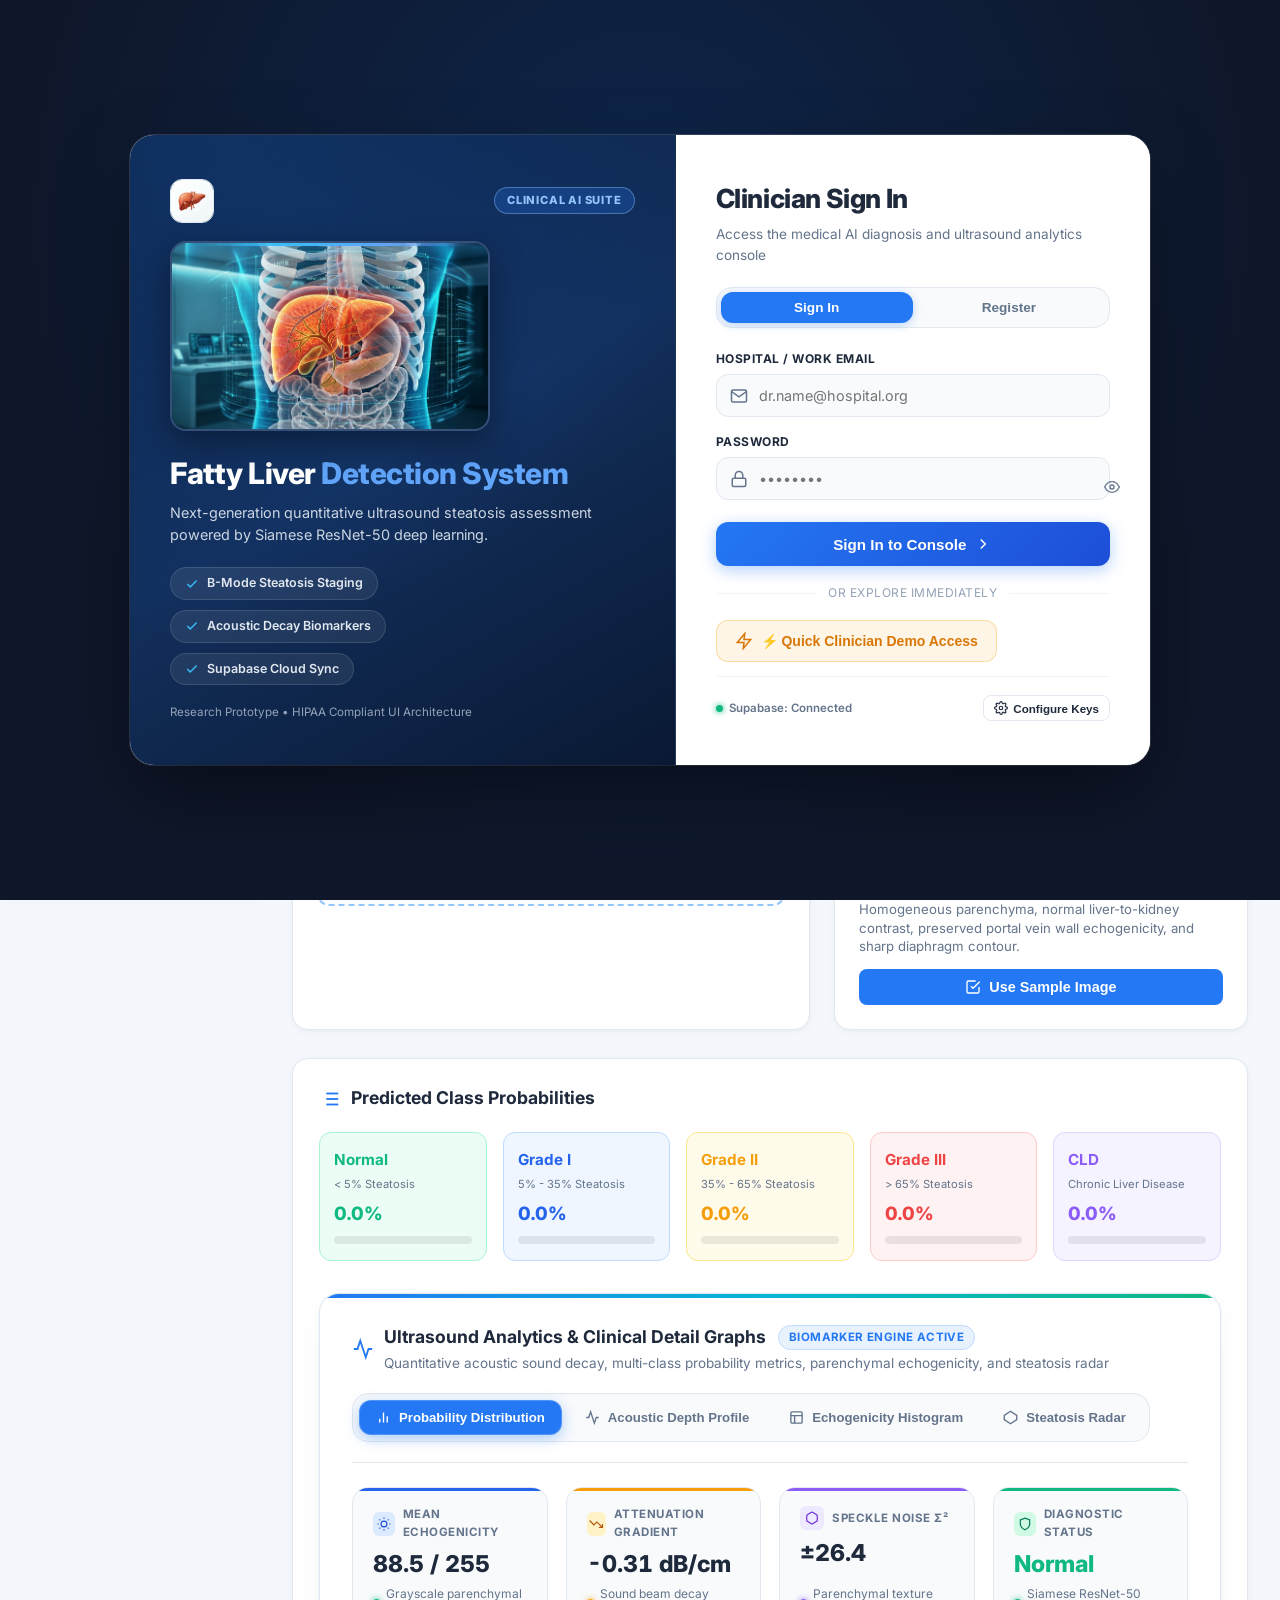
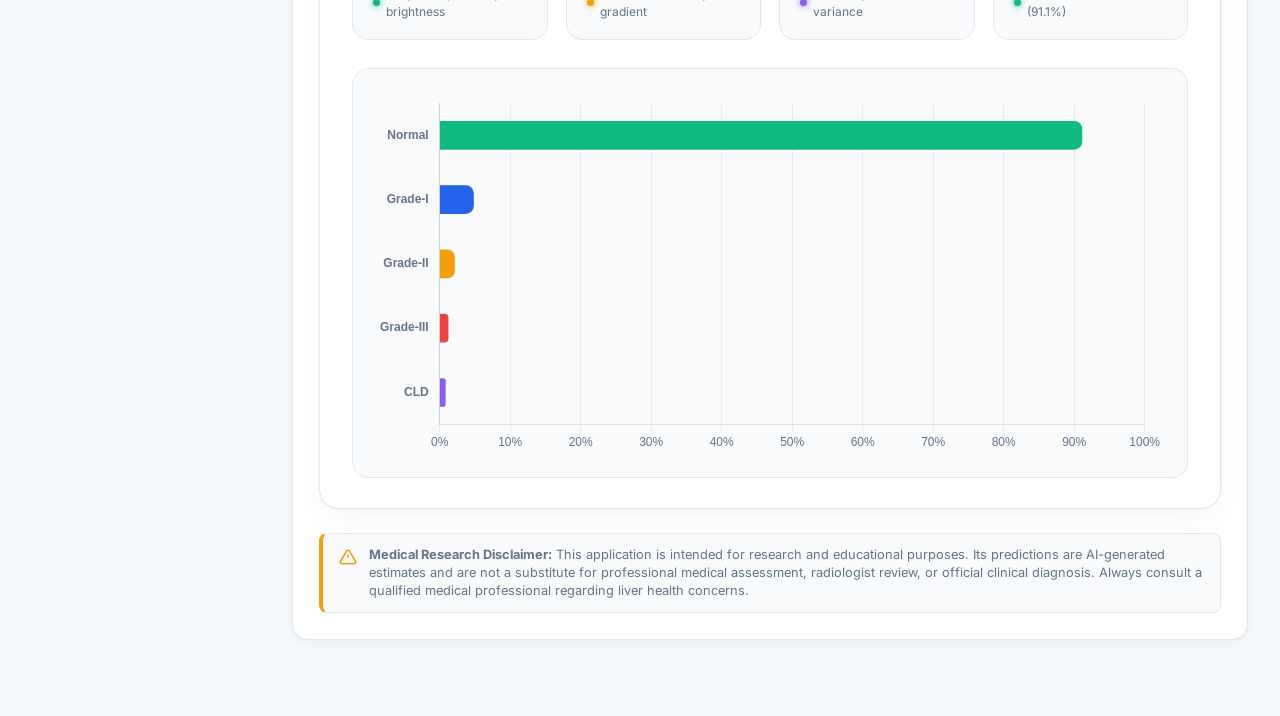
==== commit f749892b: "Configure live Supabase credentials, auth integration, and cloud prediction history sync" ====
--- a/templates/index.html
+++ b/templates/index.html
@@ -1118,10 +1118,10 @@
 
   <!-- Supabase JS Client SDK -->
   <script src="https://cdn.jsdelivr.net/npm/@supabase/supabase-js@2"></script>
-  <script src="/static/js/supabase_client.js?v=20261022.2"></script>
+  <script src="/static/js/supabase_client.js?v=20261022.13"></script>
 
   <!-- Charting Engine & Client JavaScript -->
   <script src="/static/js/chart.min.js"></script>
-  <script src="/static/js/dashboard.js?v=20261022.12"></script>
+  <script src="/static/js/dashboard.js?v=20261022.13"></script>
 </body>
 </html>
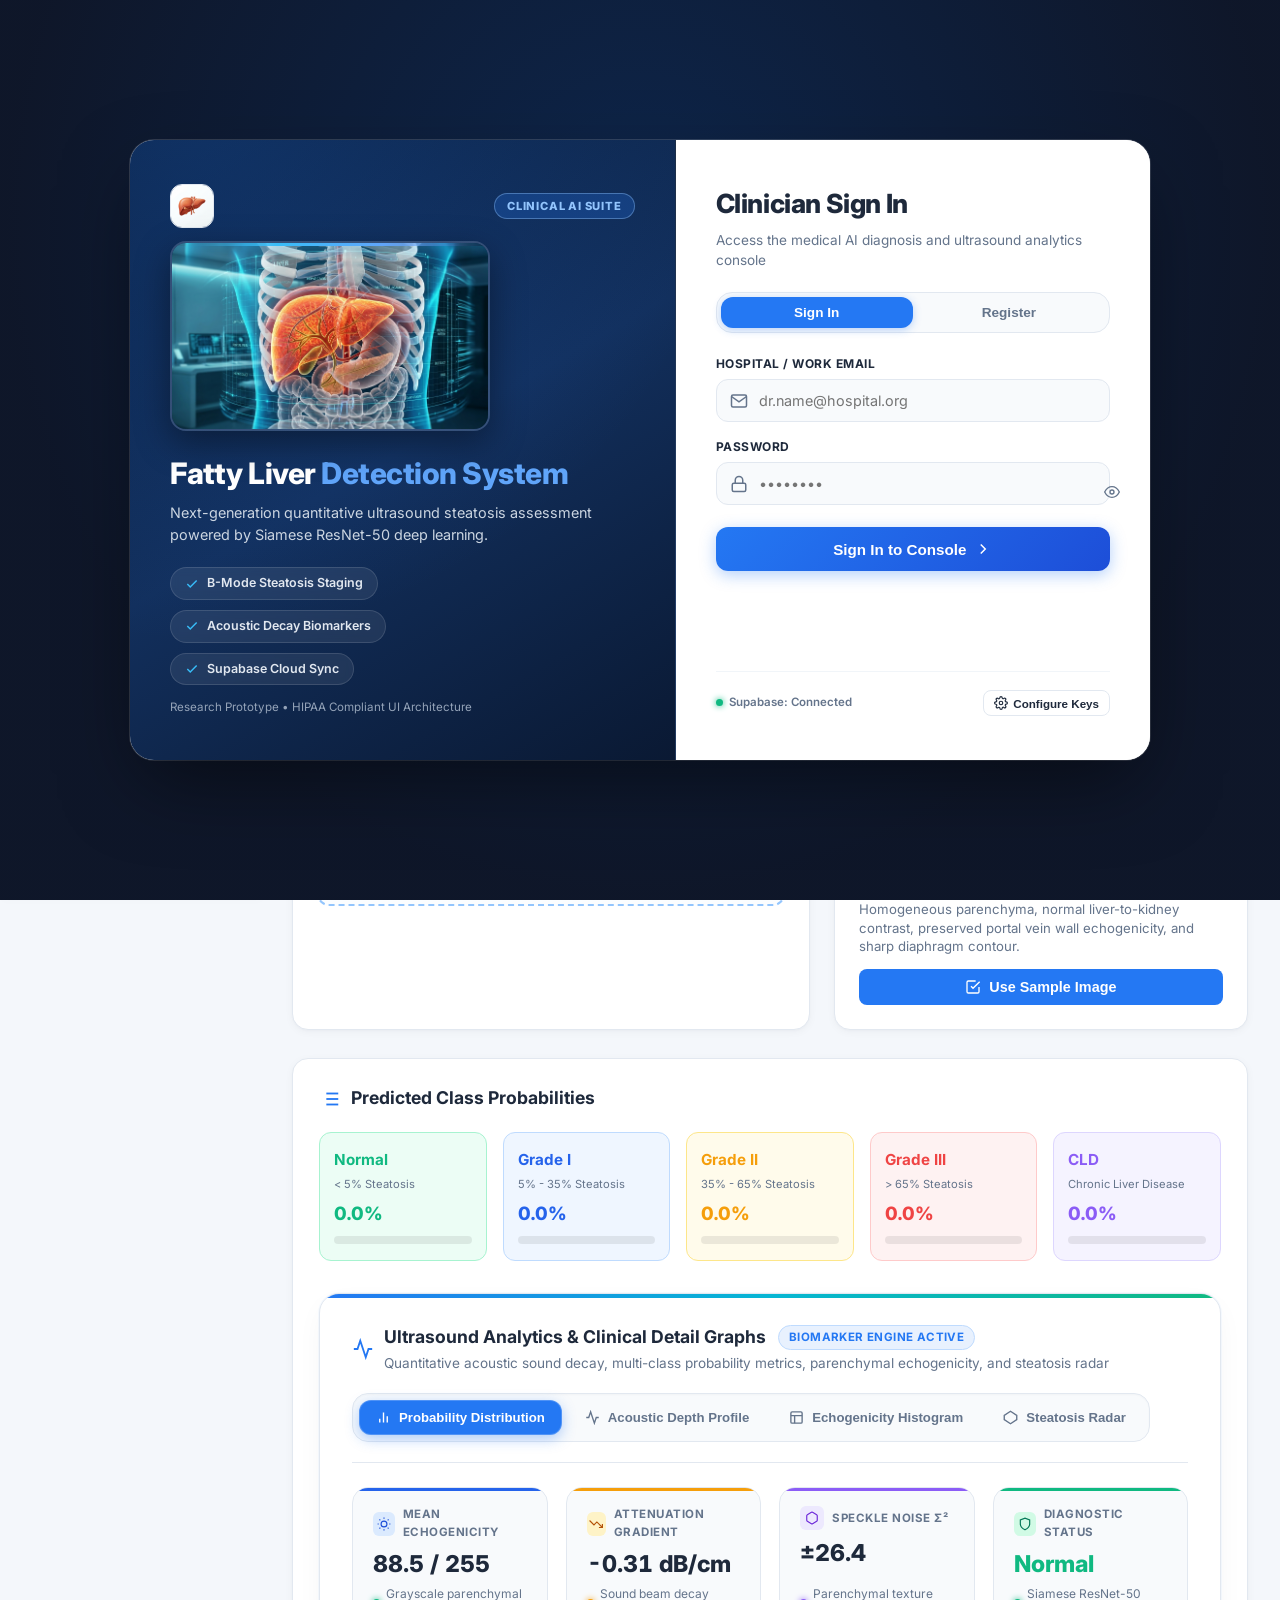
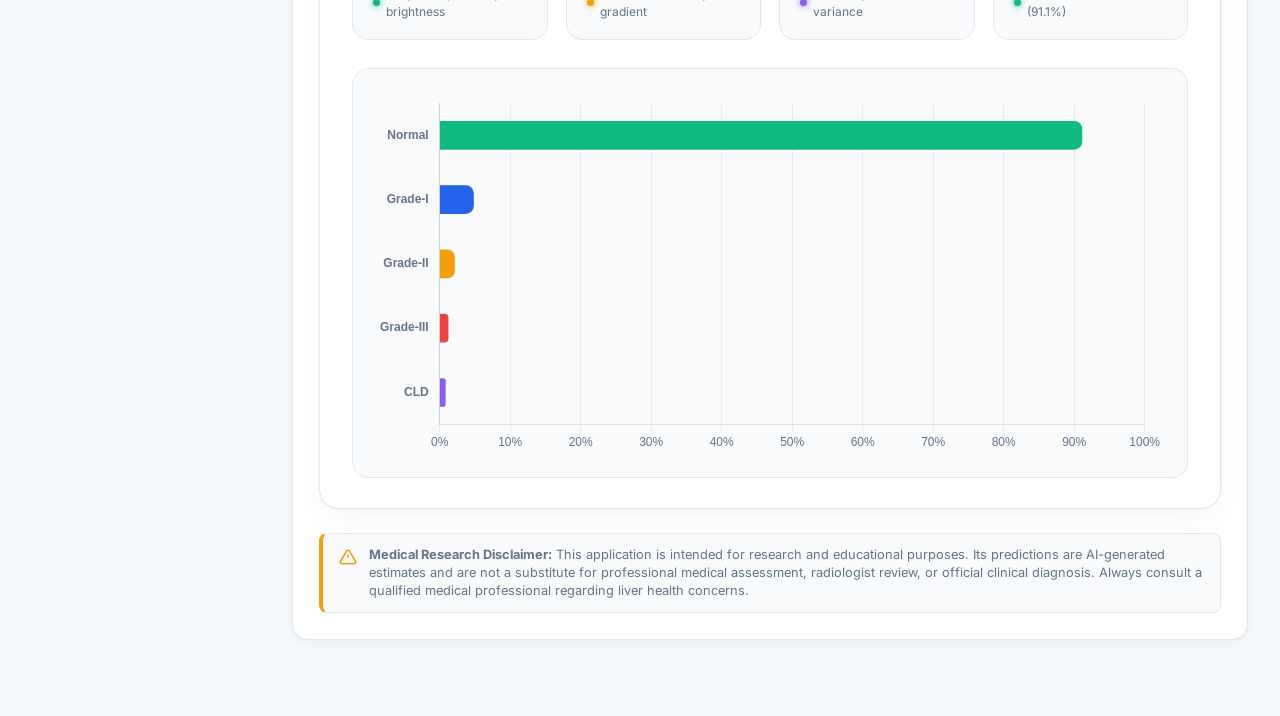
==== commit 5787592b: "Remove quick demo access button and mock demo login fallbacks" ====
--- a/templates/index.html
+++ b/templates/index.html
@@ -243,17 +243,6 @@
               <svg xmlns="http://www.w3.org/2000/svg" width="18" height="18" viewBox="0 0 24 24" fill="none" stroke="currentColor" stroke-width="2"><polyline points="9 18 15 12 9 6"></polyline></svg>
             </button>
           </form>
-
-          <!-- Divider -->
-          <div class="auth-divider">
-            <span>or explore immediately</span>
-          </div>
-
-          <!-- Quick Clinician Demo Access Button -->
-          <button type="button" class="btn-demo-access" id="btnDemoLogin">
-            <svg xmlns="http://www.w3.org/2000/svg" width="18" height="18" viewBox="0 0 24 24" fill="none" stroke="currentColor" stroke-width="2"><polygon points="13 2 3 14 12 14 11 22 21 10 12 10 13 2"></polygon></svg>
-            <span>⚡ Quick Clinician Demo Access</span>
-          </button>
         </div>
 
         <!-- Supabase Connection Config Bar at Bottom of Card -->
@@ -1118,10 +1107,10 @@
 
   <!-- Supabase JS Client SDK -->
   <script src="https://cdn.jsdelivr.net/npm/@supabase/supabase-js@2"></script>
-  <script src="/static/js/supabase_client.js?v=20261022.13"></script>
+  <script src="/static/js/supabase_client.js?v=20261022.15"></script>
 
   <!-- Charting Engine & Client JavaScript -->
   <script src="/static/js/chart.min.js"></script>
-  <script src="/static/js/dashboard.js?v=20261022.13"></script>
+  <script src="/static/js/dashboard.js?v=20261022.15"></script>
 </body>
 </html>
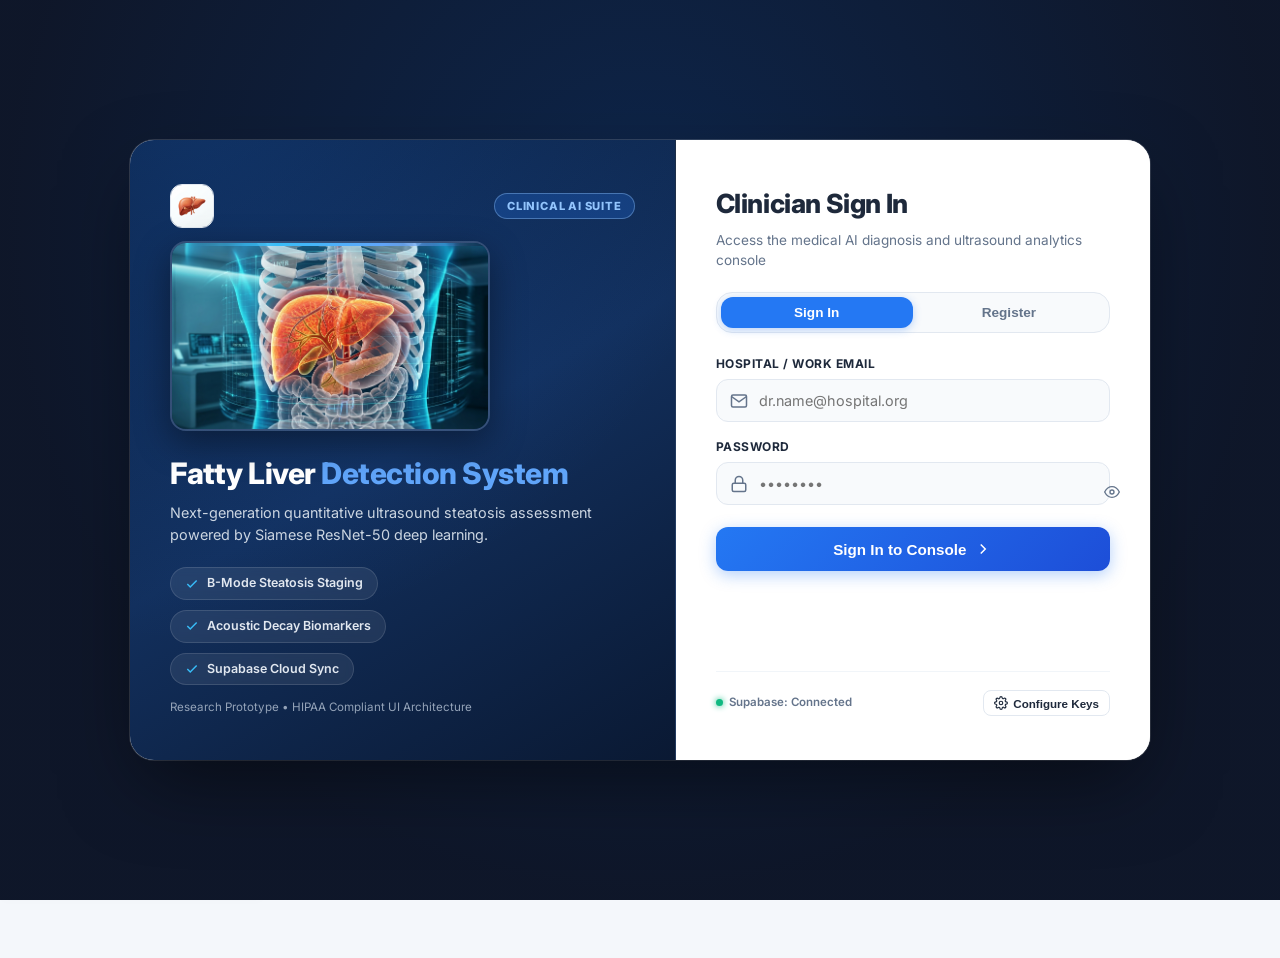
==== commit 2af72896: "Fix Upload & Predict workstation view, implement interactive Settings, and add downloadable ISO A4 c" ====
--- a/templates/index.html
+++ b/templates/index.html
@@ -11,7 +11,7 @@
   <link href="https://fonts.googleapis.com/css2?family=Inter:wght@400;500;600;700;800&display=swap" rel="stylesheet">
   
   <!-- Clinical Dashboard CSS -->
-  <link rel="stylesheet" href="/static/css/dashboard.css?v=20261022.5">
+  <link rel="stylesheet" href="/static/css/dashboard.css?v=20261022.16">
 
   <!-- Resilient Styling for Analytics & Clinical Graph Card -->
   <style>
@@ -483,6 +483,111 @@
             </div>
           </div>
 
+          <!-- Clinical System KPI Grid -->
+          <div class="dashboard-kpi-grid">
+            <div class="kpi-card">
+              <div class="kpi-icon-pill blue">
+                <svg xmlns="http://www.w3.org/2000/svg" width="22" height="22" viewBox="0 0 24 24" fill="none" stroke="currentColor" stroke-width="2"><path d="M14 2H6a2 2 0 0 0-2 2v16a2 2 0 0 0 2 2h12a2 2 0 0 0 2-2V8z"></path><polyline points="14 2 14 8 20 8"></polyline><line x1="16" y1="13" x2="8" y2="13"></line><line x1="16" y1="17" x2="8" y2="17"></line></svg>
+              </div>
+              <div>
+                <div class="kpi-label">Diagnostic Scans</div>
+                <div class="kpi-value" id="kpiTotalScans">--</div>
+                <div class="kpi-sub">Total scans archived in cloud</div>
+              </div>
+            </div>
+
+            <div class="kpi-card">
+              <div class="kpi-icon-pill green">
+                <svg xmlns="http://www.w3.org/2000/svg" width="22" height="22" viewBox="0 0 24 24" fill="none" stroke="currentColor" stroke-width="2"><path d="M22 12h-4l-3 9L9 3l-3 9H2"></path></svg>
+              </div>
+              <div>
+                <div class="kpi-label">AI Engine</div>
+                <div class="kpi-value">ResNet-50</div>
+                <div class="kpi-sub">Siamese Deep Feature Embedder</div>
+              </div>
+            </div>
+
+            <div class="kpi-card">
+              <div class="kpi-icon-pill purple">
+                <svg xmlns="http://www.w3.org/2000/svg" width="22" height="22" viewBox="0 0 24 24" fill="none" stroke="currentColor" stroke-width="2"><path d="M18 10h-1.26A8 8 0 1 0 9 20h9a5 5 0 0 0 0-10z"></path></svg>
+              </div>
+              <div>
+                <div class="kpi-label">Cloud Database</div>
+                <div class="kpi-value" id="kpiCloudStatus">Supabase</div>
+                <div class="kpi-sub">Active live synchronization</div>
+              </div>
+            </div>
+
+            <div class="kpi-card">
+              <div class="kpi-icon-pill amber">
+                <svg xmlns="http://www.w3.org/2000/svg" width="22" height="22" viewBox="0 0 24 24" fill="none" stroke="currentColor" stroke-width="2"><circle cx="12" cy="12" r="10"></circle><polyline points="12 6 12 12 14 14"></polyline></svg>
+              </div>
+              <div>
+                <div class="kpi-label">Inference Speed</div>
+                <div class="kpi-value">~180ms</div>
+                <div class="kpi-sub">Real-time CPU execution</div>
+              </div>
+            </div>
+          </div>
+
+          <!-- Quick Action Launch Banner -->
+          <div class="dashboard-action-banner">
+            <div class="action-banner-content">
+              <h3>Start Ultrasound Steatosis Examination</h3>
+              <p>Upload a B-mode ultrasound DICOM/image or test with verified reference scans in the dedicated clinical workstation. Instant 5-stage staging, acoustic attenuation profiling, and ISO A4 PDF report generation.</p>
+            </div>
+            <div class="action-banner-btns">
+              <button type="button" class="btn-primary" id="btnLaunchPredict">
+                <svg xmlns="http://www.w3.org/2000/svg" width="16" height="16" viewBox="0 0 24 24" fill="none" stroke="currentColor" stroke-width="2"><polyline points="16 16 12 12 8 16"></polyline><line x1="12" y1="12" x2="12" y2="21"></line><path d="M20.39 18.39A5 5 0 0 0 18 9h-1.26A8 8 0 1 0 3 16.3"></path></svg>
+                Open Analysis Workstation
+              </button>
+              <button type="button" class="btn-secondary" id="btnOpenHistoryFromDash">
+                <svg xmlns="http://www.w3.org/2000/svg" width="16" height="16" viewBox="0 0 24 24" fill="none" stroke="currentColor" stroke-width="2"><circle cx="12" cy="12" r="10"></circle><polyline points="12 6 12 12 16 14"></polyline></svg>
+                View History
+              </button>
+            </div>
+          </div>
+
+        </section>
+
+        <!-- ==================================================================
+             VIEW 2: Dedicated Upload & Predict Workstation
+             ================================================================== -->
+        <section class="view-section" id="predict-view">
+          
+          <!-- Patient & Examination Demographics (Included in A4 Medical Report) -->
+          <div class="patient-meta-card">
+            <div class="patient-meta-header">
+              <h4>
+                <svg xmlns="http://www.w3.org/2000/svg" width="16" height="16" viewBox="0 0 24 24" fill="none" stroke="currentColor" stroke-width="2"><path d="M20 21v-2a4 4 0 0 0-4-4H8a4 4 0 0 0-4 4v2"></path><circle cx="12" cy="7" r="4"></circle></svg>
+                Patient &amp; Examination Information (Included in Downloadable A4 Report)
+              </h4>
+              <span>Editable &bull; Auto-populated from clinician session</span>
+            </div>
+            <div class="patient-meta-grid">
+              <div class="meta-field">
+                <label for="inputPatientId">Patient ID / MRN</label>
+                <input type="text" id="inputPatientId" placeholder="PT-2026-8841" value="PT-2026-8841">
+              </div>
+              <div class="meta-field">
+                <label for="inputPatientName">Patient Full Name</label>
+                <input type="text" id="inputPatientName" placeholder="e.g. Alex Morgan" value="Alex Morgan">
+              </div>
+              <div class="meta-field">
+                <label for="inputPatientAgeGender">Age / Gender</label>
+                <input type="text" id="inputPatientAgeGender" placeholder="52 / Female" value="52 / Female">
+              </div>
+              <div class="meta-field">
+                <label for="inputExamDate">Examination Date</label>
+                <input type="date" id="inputExamDate">
+              </div>
+              <div class="meta-field">
+                <label for="inputClinicalNotes">Clinical Indication / Reason for Exam</label>
+                <input type="text" id="inputClinicalNotes" placeholder="Suspected hepatic steatosis / elevated transaminases" value="Suspected hepatic steatosis (MASLD) with elevated ALT/AST">
+              </div>
+            </div>
+          </div>
+
           <!-- Two-Column Analysis Workspace -->
           <div class="analysis-workspace">
             
@@ -644,9 +749,13 @@
                 Healthy liver with no steatosis. Liver echogenicity is normal.
               </p>
               <div class="summary-actions-row">
-                <button type="button" class="btn-small btn-primary" id="printReportBtn">
+                <button type="button" class="btn-small btn-primary" id="btnDownloadA4Report">
+                  <svg xmlns="http://www.w3.org/2000/svg" width="14" height="14" viewBox="0 0 24 24" fill="none" stroke="currentColor" stroke-width="2"><path d="M14 2H6a2 2 0 0 0-2 2v16a2 2 0 0 0 2 2h12a2 2 0 0 0 2-2V8z"></path><polyline points="14 2 14 8 20 8"></polyline><line x1="16" y1="13" x2="8" y2="13"></line><line x1="16" y1="17" x2="8" y2="17"></line><polyline points="10 9 9 9 8 9"></polyline></svg>
+                  Download Medical Report (A4 Sheet)
+                </button>
+                <button type="button" class="btn-small btn-secondary" id="printReportBtn">
                   <svg xmlns="http://www.w3.org/2000/svg" width="14" height="14" viewBox="0 0 24 24" fill="none" stroke="currentColor" stroke-width="2"><polyline points="6 9 6 2 18 2 18 9"></polyline><path d="M6 18H4a2 2 0 0 1-2-2v-5a2 2 0 0 1 2-2h16a2 2 0 0 1 2 2v5a2 2 0 0 1-2 2h-2"></path><rect x="6" y="14" width="12" height="8"></rect></svg>
-                  Print / Export Report
+                  Quick Print
                 </button>
                 <button type="button" class="btn-small btn-secondary" id="copyJsonBtn">
                   <svg xmlns="http://www.w3.org/2000/svg" width="14" height="14" viewBox="0 0 24 24" fill="none" stroke="currentColor" stroke-width="2"><rect x="9" y="9" width="13" height="13" rx="2" ry="2"></rect><path d="M5 15H4a2 2 0 0 1-2-2V4a2 2 0 0 1 2-2h9a2 2 0 0 1 2 2v1"></path></svg>
@@ -1017,30 +1126,210 @@
              VIEW 5: Settings Section
              ================================================================== -->
         <section class="view-section" id="settings-view">
-          <div class="dashboard-card" style="max-width: 600px;">
-            <h3 class="card-title" style="margin-bottom: 20px;">System Preferences</h3>
-            <div class="spec-list">
-              <div class="spec-row" style="align-items: center;">
-                <span class="spec-label">Color Theme</span>
-                <span class="spec-value">Light &bull; Dark mode available via topbar</span>
-              </div>
-              <div class="spec-row" style="align-items: center;">
-                <span class="spec-label">Default Analysis Mode</span>
-                <span class="spec-value">5-Class Multi-class (Grade 0 - CLD)</span>
-              </div>
-              <div class="spec-row" style="align-items: center;">
-                <span class="spec-label">Uncertainty Threshold</span>
-                <span class="spec-value">40% Multi-class / 60% Binary</span>
-              </div>
-              <div class="spec-row" style="align-items: center;">
-                <span class="spec-label">Model Weights File</span>
-                <span class="spec-value">best_model.pth (98.8 MB)</span>
-              </div>
-              <div class="spec-row" style="align-items: center;">
-                <span class="spec-label">System Version</span>
-                <span class="spec-value">v2.4.0 Clinical Release</span>
-              </div>
-            </div>
+          <div class="settings-container">
+            
+            <!-- 1. Clinical Facility & Practitioner Profile -->
+            <div class="settings-card">
+              <div class="settings-card-header">
+                <div class="settings-card-icon">
+                  <svg xmlns="http://www.w3.org/2000/svg" width="20" height="20" viewBox="0 0 24 24" fill="none" stroke="currentColor" stroke-width="2"><path d="M19 21v-2a4 4 0 0 0-4-4H9a4 4 0 0 0-4 4v2"></path><circle cx="12" cy="7" r="4"></circle></svg>
+                </div>
+                <div>
+                  <h3 class="settings-card-title">Clinical Profile &amp; Hospital Header</h3>
+                  <span class="settings-card-sub">Included on the official downloadable A4 medical reports</span>
+                </div>
+              </div>
+
+              <div class="settings-row">
+                <div class="settings-row-info">
+                  <div class="settings-row-label">Healthcare Facility / Hospital</div>
+                  <div class="settings-row-desc">Institution name on printed clinical documentation</div>
+                </div>
+                <input type="text" class="settings-input" id="setHospitalName" value="Metropolitan General Hospital">
+              </div>
+
+              <div class="settings-row">
+                <div class="settings-row-info">
+                  <div class="settings-row-label">Clinical Department</div>
+                  <div class="settings-row-desc">Medical division or imaging center</div>
+                </div>
+                <input type="text" class="settings-input" id="setDepartment" value="Department of Hepatology &amp; Ultrasound">
+              </div>
+
+              <div class="settings-row">
+                <div class="settings-row-info">
+                  <div class="settings-row-label">Attending Radiologist / Clinician</div>
+                  <div class="settings-row-desc">Name appearing on report electronic signature</div>
+                </div>
+                <input type="text" class="settings-input" id="setClinicianName" value="Dr. Rahul Yadav, MD">
+              </div>
+
+              <div class="settings-row">
+                <div class="settings-row-info">
+                  <div class="settings-row-label">Medical License / ID</div>
+                  <div class="settings-row-desc">Physician accreditation or PACS terminal identifier</div>
+                </div>
+                <input type="text" class="settings-input" id="setLicenseNumber" value="RAD-77402-NY">
+              </div>
+            </div>
+
+            <!-- 2. AI Inference & Diagnostic Parameters -->
+            <div class="settings-card">
+              <div class="settings-card-header">
+                <div class="settings-card-icon">
+                  <svg xmlns="http://www.w3.org/2000/svg" width="20" height="20" viewBox="0 0 24 24" fill="none" stroke="currentColor" stroke-width="2"><path d="M22 12h-4l-3 9L9 3l-3 9H2"></path></svg>
+                </div>
+                <div>
+                  <h3 class="settings-card-title">AI Inference &amp; Diagnostic Staging</h3>
+                  <span class="settings-card-sub">Configure deep learning behavior and reporting defaults</span>
+                </div>
+              </div>
+
+              <div class="settings-row">
+                <div class="settings-row-info">
+                  <div class="settings-row-label">Default Classification Mode</div>
+                  <div class="settings-row-desc">Preset active mode when loading the workstation</div>
+                </div>
+                <select class="settings-input" id="setDefaultMode">
+                  <option value="multiclass" selected>5-Class Multi-stage (Normal &ndash; CLD)</option>
+                  <option value="binary">Binary (Normal vs Steatotic)</option>
+                </select>
+              </div>
+
+              <div class="settings-row">
+                <div class="settings-row-info">
+                  <div class="settings-row-label">Confidence Alert Threshold</div>
+                  <div class="settings-row-desc">Flag predictions below this threshold as uncertain</div>
+                </div>
+                <div class="range-slider-wrapper">
+                  <input type="range" class="range-slider" id="setThreshold" min="50" max="95" step="5" value="75">
+                  <span class="range-badge" id="setThresholdVal">75%</span>
+                </div>
+              </div>
+
+              <div class="settings-row">
+                <div class="settings-row-info">
+                  <div class="settings-row-label">Acoustic Biomarker Profiling</div>
+                  <div class="settings-row-desc">Calculate sound decay and hepatorenal contrast ratios</div>
+                </div>
+                <label class="toggle-switch">
+                  <input type="checkbox" id="setEnableBiomarkers" checked>
+                  <span class="toggle-slider"></span>
+                </label>
+              </div>
+
+              <div class="settings-row">
+                <div class="settings-row-info">
+                  <div class="settings-row-label">Auto-Open A4 Report Preview</div>
+                  <div class="settings-row-desc">Display the printable A4 sheet modal right after inference</div>
+                </div>
+                <label class="toggle-switch">
+                  <input type="checkbox" id="setAutoOpenReport">
+                  <span class="toggle-slider"></span>
+                </label>
+              </div>
+            </div>
+
+            <!-- 3. Backend API Server Connection -->
+            <div class="settings-card">
+              <div class="settings-card-header">
+                <div class="settings-card-icon">
+                  <svg xmlns="http://www.w3.org/2000/svg" width="20" height="20" viewBox="0 0 24 24" fill="none" stroke="currentColor" stroke-width="2"><rect x="2" y="2" width="20" height="8" rx="2" ry="2"></rect><rect x="2" y="14" width="20" height="8" rx="2" ry="2"></rect><line x1="6" y1="6" x2="6.01" y2="6"></line><line x1="6" y1="18" x2="6.01" y2="18"></line></svg>
+                </div>
+                <div>
+                  <h3 class="settings-card-title">Backend API Server</h3>
+                  <span class="settings-card-sub">Inference engine endpoint and connectivity diagnostics</span>
+                </div>
+              </div>
+
+              <div class="settings-row">
+                <div class="settings-row-info">
+                  <div class="settings-row-label">API Base URL</div>
+                  <div class="settings-row-desc">Where ultrasound images are dispatched for model inference</div>
+                </div>
+                <input type="url" class="settings-input" id="setBackendUrl" placeholder="https://fatty-liver-ramiyaa.onrender.com" value="https://fatty-liver-ramiyaa.onrender.com" style="min-width: 260px;">
+              </div>
+
+              <div class="settings-row">
+                <div class="settings-row-info">
+                  <div class="settings-row-label">Quick Presets</div>
+                  <div class="settings-row-desc">Switch between deployed cloud and local development</div>
+                </div>
+                <div style="display: flex; gap: 8px;">
+                  <button type="button" class="btn-small btn-secondary" id="btnPresetRender">Render Cloud</button>
+                  <button type="button" class="btn-small btn-secondary" id="btnPresetLocal">Localhost</button>
+                </div>
+              </div>
+
+              <div class="settings-row">
+                <div class="settings-row-info">
+                  <div class="settings-row-label">Connection Health</div>
+                  <div class="settings-row-desc" id="backendPingResult">Not tested in this session</div>
+                </div>
+                <button type="button" class="btn-small btn-primary" id="btnTestBackend">
+                  <svg xmlns="http://www.w3.org/2000/svg" width="14" height="14" viewBox="0 0 24 24" fill="none" stroke="currentColor" stroke-width="2"><polyline points="23 4 23 10 17 10"></polyline><path d="M20.49 15a9 9 0 1 1-2.12-9.36L23 10"></path></svg>
+                  Ping Server
+                </button>
+              </div>
+            </div>
+
+            <!-- 4. Cloud Database & Appearance -->
+            <div class="settings-card">
+              <div class="settings-card-header">
+                <div class="settings-card-icon">
+                  <svg xmlns="http://www.w3.org/2000/svg" width="20" height="20" viewBox="0 0 24 24" fill="none" stroke="currentColor" stroke-width="2"><path d="M18 10h-1.26A8 8 0 1 0 9 20h9a5 5 0 0 0 0-10z"></path></svg>
+                </div>
+                <div>
+                  <h3 class="settings-card-title">Cloud Database &amp; Appearance</h3>
+                  <span class="settings-card-sub">Supabase synchronization and visual theme preferences</span>
+                </div>
+              </div>
+
+              <div class="settings-row">
+                <div class="settings-row-info">
+                  <div class="settings-row-label">Supabase Cloud Sync</div>
+                  <div class="settings-row-desc">Automatically archive patient predictions in Supabase table</div>
+                </div>
+                <label class="toggle-switch">
+                  <input type="checkbox" id="setAutoSyncSupabase" checked>
+                  <span class="toggle-slider"></span>
+                </label>
+              </div>
+
+              <div class="settings-row">
+                <div class="settings-row-info">
+                  <div class="settings-row-label">Supabase Credentials</div>
+                  <div class="settings-row-desc" id="settingsSupabaseLabel">Connected to production instance</div>
+                </div>
+                <button type="button" class="btn-small btn-secondary" id="btnOpenSupabaseFromSettings">
+                  Configure Keys
+                </button>
+              </div>
+
+              <div class="settings-row">
+                <div class="settings-row-info">
+                  <div class="settings-row-label">Interface Theme</div>
+                  <div class="settings-row-desc">Switch between clean medical light and dark PACS modes</div>
+                </div>
+                <div style="display: flex; gap: 8px;">
+                  <button type="button" class="btn-small btn-secondary" id="btnThemeLight">☀️ Light</button>
+                  <button type="button" class="btn-small btn-secondary" id="btnThemeDark">🌙 Dark</button>
+                </div>
+              </div>
+            </div>
+
+          </div>
+
+          <!-- Settings Actions Bar -->
+          <div class="settings-actions-bar">
+            <button type="button" class="btn-secondary" id="btnResetSettings">
+              <svg xmlns="http://www.w3.org/2000/svg" width="16" height="16" viewBox="0 0 24 24" fill="none" stroke="currentColor" stroke-width="2"><polyline points="1 4 1 10 7 10"></polyline><path d="M3.51 15a9 9 0 1 0 2.13-9.36L1 10"></path></svg>
+              Reset to Defaults
+            </button>
+            <button type="button" class="btn-primary" id="btnSaveSettings">
+              <svg xmlns="http://www.w3.org/2000/svg" width="16" height="16" viewBox="0 0 24 24" fill="none" stroke="currentColor" stroke-width="2"><path d="M19 21H5a2 2 0 0 1-2-2V5a2 2 0 0 1 2-2h11l5 5v11a2 2 0 0 1-2 2z"></path><polyline points="17 21 17 13 7 13 7 21"></polyline><polyline points="7 3 7 8 15 8"></polyline></svg>
+              Save All Preferences
+            </button>
           </div>
         </section>
 
@@ -1102,15 +1391,42 @@
     </div>
   </div>
 
+  <!-- A4 Medical Diagnostic Report Modal -->
+  <div class="a4-modal-overlay" id="a4ReportModal">
+    <div class="a4-modal-toolbar">
+      <div class="a4-toolbar-title">
+        <svg xmlns="http://www.w3.org/2000/svg" width="18" height="18" viewBox="0 0 24 24" fill="none" stroke="currentColor" stroke-width="2"><path d="M14 2H6a2 2 0 0 0-2 2v16a2 2 0 0 0 2 2h12a2 2 0 0 0 2-2V8z"></path><polyline points="14 2 14 8 20 8"></polyline><line x1="16" y1="13" x2="8" y2="13"></line><line x1="16" y1="17" x2="8" y2="17"></line><polyline points="10 9 9 9 8 9"></polyline></svg>
+        <span>Ultrasound Diagnostic Medical Report Preview</span>
+        <span class="a4-format-badge">ISO A4 (210 × 297 mm)</span>
+      </div>
+      <div class="a4-toolbar-actions">
+        <button type="button" class="btn-a4-print" id="btnPrintA4Report">
+          <svg xmlns="http://www.w3.org/2000/svg" width="16" height="16" viewBox="0 0 24 24" fill="none" stroke="currentColor" stroke-width="2"><polyline points="6 9 6 2 18 2 18 9"></polyline><path d="M6 18H4a2 2 0 0 1-2-2v-5a2 2 0 0 1 2-2h16a2 2 0 0 1 2 2v5a2 2 0 0 1-2 2h-2"></path><rect x="6" y="14" width="12" height="8"></rect></svg>
+          Print / Save as PDF (A4)
+        </button>
+        <button type="button" class="btn-a4-download" id="btnDownloadHtmlReport">
+          <svg xmlns="http://www.w3.org/2000/svg" width="16" height="16" viewBox="0 0 24 24" fill="none" stroke="currentColor" stroke-width="2"><path d="M21 15v4a2 2 0 0 1-2 2H5a2 2 0 0 1-2-2v-4"></path><polyline points="7 10 12 15 17 10"></polyline><line x1="12" y1="15" x2="12" y2="3"></line></svg>
+          Download HTML
+        </button>
+        <button type="button" class="btn-a4-close" id="btnCloseA4Report" title="Close Preview">&times;</button>
+      </div>
+    </div>
+    
+    <!-- Printable A4 Sheet Document -->
+    <div class="a4-report-sheet" id="a4ReportSheet">
+      <!-- Dynamically rendered by generateA4Report() -->
+    </div>
+  </div>
+
   <!-- Toast Notification -->
   <div class="toast" id="toast"></div>
 
   <!-- Supabase JS Client SDK -->
   <script src="https://cdn.jsdelivr.net/npm/@supabase/supabase-js@2"></script>
-  <script src="/static/js/supabase_client.js?v=20261022.15"></script>
+  <script src="/static/js/supabase_client.js?v=20261022.16"></script>
 
   <!-- Charting Engine & Client JavaScript -->
   <script src="/static/js/chart.min.js"></script>
-  <script src="/static/js/dashboard.js?v=20261022.15"></script>
+  <script src="/static/js/dashboard.js?v=20261022.16"></script>
 </body>
 </html>
--- a/static/css/dashboard.css
+++ b/static/css/dashboard.css
@@ -2395,3 +2395,886 @@
   }
 }
 
+/* ==========================================================================
+   Dashboard KPI & Quick Scan Launcher Styles
+   ========================================================================== */
+.dashboard-kpi-grid {
+  display: grid;
+  grid-template-columns: repeat(4, 1fr);
+  gap: 16px;
+  margin-bottom: 24px;
+}
+
+@media (max-width: 1024px) {
+  .dashboard-kpi-grid {
+    grid-template-columns: repeat(2, 1fr);
+  }
+}
+@media (max-width: 600px) {
+  .dashboard-kpi-grid {
+    grid-template-columns: 1fr;
+  }
+}
+
+.kpi-card {
+  background: var(--bg-surface);
+  border: 1px solid var(--border-color);
+  border-radius: var(--radius-lg);
+  padding: 18px 20px;
+  display: flex;
+  align-items: center;
+  gap: 16px;
+  box-shadow: var(--shadow-card);
+  transition: transform 0.2s ease, box-shadow 0.2s ease;
+}
+
+.kpi-card:hover {
+  transform: translateY(-2px);
+  box-shadow: var(--shadow-md);
+}
+
+.kpi-icon-pill {
+  width: 48px;
+  height: 48px;
+  border-radius: var(--radius-md);
+  display: flex;
+  align-items: center;
+  justify-content: center;
+  flex-shrink: 0;
+}
+
+.kpi-icon-pill.blue {
+  background: rgba(36, 120, 243, 0.12);
+  color: var(--primary);
+}
+
+.kpi-icon-pill.green {
+  background: rgba(16, 185, 129, 0.12);
+  color: #10b981;
+}
+
+.kpi-icon-pill.purple {
+  background: rgba(139, 92, 246, 0.12);
+  color: #8b5cf6;
+}
+
+.kpi-icon-pill.amber {
+  background: rgba(245, 158, 11, 0.12);
+  color: #f59e0b;
+}
+
+.kpi-label {
+  font-size: 0.75rem;
+  font-weight: 600;
+  text-transform: uppercase;
+  letter-spacing: 0.05em;
+  color: var(--text-muted);
+  margin-bottom: 4px;
+}
+
+.kpi-value {
+  font-size: 1.4rem;
+  font-weight: 700;
+  color: var(--text-heading);
+  line-height: 1.2;
+}
+
+.kpi-sub {
+  font-size: 0.75rem;
+  color: var(--text-light);
+  margin-top: 2px;
+}
+
+.dashboard-action-banner {
+  background: linear-gradient(135deg, rgba(36, 120, 243, 0.08) 0%, rgba(59, 130, 246, 0.03) 100%);
+  border: 1px solid var(--primary-border);
+  border-radius: var(--radius-xl);
+  padding: 24px 28px;
+  display: flex;
+  align-items: center;
+  justify-content: space-between;
+  gap: 24px;
+  margin-bottom: 24px;
+}
+
+@media (max-width: 768px) {
+  .dashboard-action-banner {
+    flex-direction: column;
+    align-items: flex-start;
+  }
+}
+
+.action-banner-content h3 {
+  font-size: 1.15rem;
+  font-weight: 700;
+  color: var(--text-heading);
+  margin-bottom: 6px;
+}
+
+.action-banner-content p {
+  font-size: 0.85rem;
+  color: var(--text-muted);
+  max-width: 600px;
+  line-height: 1.5;
+}
+
+.action-banner-btns {
+  display: flex;
+  align-items: center;
+  gap: 12px;
+  flex-shrink: 0;
+}
+
+/* ==========================================================================
+   Workstation Patient Metadata Grid
+   ========================================================================== */
+.patient-meta-card {
+  background: var(--bg-surface);
+  border: 1px solid var(--border-color);
+  border-radius: var(--radius-lg);
+  padding: 18px 22px;
+  margin-bottom: 22px;
+  box-shadow: var(--shadow-card);
+}
+
+.patient-meta-header {
+  display: flex;
+  align-items: center;
+  justify-content: space-between;
+  margin-bottom: 14px;
+  padding-bottom: 10px;
+  border-bottom: 1px solid var(--border-subtle);
+}
+
+.patient-meta-header h4 {
+  font-size: 0.85rem;
+  font-weight: 700;
+  text-transform: uppercase;
+  letter-spacing: 0.05em;
+  color: var(--text-muted);
+  display: flex;
+  align-items: center;
+  gap: 8px;
+}
+
+.patient-meta-header span {
+  font-size: 0.75rem;
+  color: var(--text-light);
+}
+
+.patient-meta-grid {
+  display: grid;
+  grid-template-columns: repeat(4, 1fr) 1.5fr;
+  gap: 14px;
+}
+
+@media (max-width: 1024px) {
+  .patient-meta-grid {
+    grid-template-columns: repeat(2, 1fr);
+  }
+}
+@media (max-width: 600px) {
+  .patient-meta-grid {
+    grid-template-columns: 1fr;
+  }
+}
+
+.meta-field label {
+  display: block;
+  font-size: 0.72rem;
+  font-weight: 600;
+  color: var(--text-muted);
+  margin-bottom: 5px;
+}
+
+.meta-field input {
+  width: 100%;
+  padding: 8px 12px;
+  font-size: 0.85rem;
+  background: var(--bg-surface-subtle);
+  border: 1px solid var(--border-color);
+  border-radius: var(--radius-sm);
+  color: var(--text-main);
+  transition: border-color 0.2s;
+}
+
+.meta-field input:focus {
+  border-color: var(--primary);
+  outline: none;
+}
+
+/* ==========================================================================
+   Settings View Interactive Styles
+   ========================================================================== */
+.settings-container {
+  display: grid;
+  grid-template-columns: repeat(2, 1fr);
+  gap: 20px;
+  margin-bottom: 24px;
+}
+
+@media (max-width: 900px) {
+  .settings-container {
+    grid-template-columns: 1fr;
+  }
+}
+
+.settings-card {
+  background: var(--bg-surface);
+  border: 1px solid var(--border-color);
+  border-radius: var(--radius-lg);
+  padding: 22px;
+  box-shadow: var(--shadow-card);
+}
+
+.settings-card-header {
+  display: flex;
+  align-items: center;
+  gap: 12px;
+  margin-bottom: 18px;
+  padding-bottom: 12px;
+  border-bottom: 1px solid var(--border-subtle);
+}
+
+.settings-card-icon {
+  width: 36px;
+  height: 36px;
+  border-radius: var(--radius-md);
+  background: var(--primary-light);
+  color: var(--primary);
+  display: flex;
+  align-items: center;
+  justify-content: center;
+  flex-shrink: 0;
+}
+
+.settings-card-title {
+  font-size: 1rem;
+  font-weight: 700;
+  color: var(--text-heading);
+}
+
+.settings-card-sub {
+  font-size: 0.75rem;
+  color: var(--text-muted);
+}
+
+.settings-row {
+  display: flex;
+  align-items: center;
+  justify-content: space-between;
+  gap: 16px;
+  padding: 12px 0;
+  border-bottom: 1px solid var(--border-subtle);
+}
+
+.settings-row:last-child {
+  border-bottom: none;
+}
+
+.settings-row-info {
+  flex: 1;
+}
+
+.settings-row-label {
+  font-size: 0.85rem;
+  font-weight: 600;
+  color: var(--text-main);
+}
+
+.settings-row-desc {
+  font-size: 0.72rem;
+  color: var(--text-muted);
+  margin-top: 2px;
+}
+
+.settings-input {
+  padding: 8px 12px;
+  font-size: 0.85rem;
+  background: var(--bg-surface-subtle);
+  border: 1px solid var(--border-color);
+  border-radius: var(--radius-sm);
+  color: var(--text-main);
+  min-width: 180px;
+}
+
+.settings-input:focus {
+  border-color: var(--primary);
+  outline: none;
+}
+
+/* Range Slider */
+.range-slider-wrapper {
+  display: flex;
+  align-items: center;
+  gap: 12px;
+}
+
+.range-slider {
+  accent-color: var(--primary);
+  cursor: pointer;
+}
+
+.range-badge {
+  font-size: 0.8rem;
+  font-weight: 700;
+  color: var(--primary);
+  background: var(--primary-light);
+  padding: 3px 8px;
+  border-radius: var(--radius-sm);
+  min-width: 44px;
+  text-align: center;
+}
+
+/* Toggle Switch */
+.toggle-switch {
+  position: relative;
+  display: inline-block;
+  width: 44px;
+  height: 24px;
+  flex-shrink: 0;
+}
+
+.toggle-switch input {
+  opacity: 0;
+  width: 0;
+  height: 0;
+}
+
+.toggle-slider {
+  position: absolute;
+  cursor: pointer;
+  inset: 0;
+  background-color: var(--border-color);
+  transition: 0.3s;
+  border-radius: 24px;
+}
+
+.toggle-slider:before {
+  position: absolute;
+  content: "";
+  height: 18px;
+  width: 18px;
+  left: 3px;
+  bottom: 3px;
+  background-color: white;
+  transition: 0.3s;
+  border-radius: 50%;
+}
+
+input:checked + .toggle-slider {
+  background-color: var(--primary);
+}
+
+input:checked + .toggle-slider:before {
+  transform: translateX(20px);
+}
+
+.settings-actions-bar {
+  display: flex;
+  align-items: center;
+  justify-content: flex-end;
+  gap: 14px;
+  padding: 16px 24px;
+  background: var(--bg-surface);
+  border: 1px solid var(--border-color);
+  border-radius: var(--radius-lg);
+  box-shadow: var(--shadow-card);
+}
+
+/* ==========================================================================
+   A4 Medical Report Modal & Printable Layout
+   ========================================================================== */
+.a4-modal-overlay {
+  position: fixed;
+  inset: 0;
+  z-index: 10005;
+  background: rgba(15, 23, 42, 0.85);
+  backdrop-filter: blur(10px);
+  display: flex;
+  flex-direction: column;
+  align-items: center;
+  padding: 20px;
+  overflow-y: auto;
+  opacity: 0;
+  visibility: hidden;
+  transition: opacity 0.3s ease, visibility 0.3s ease;
+}
+
+.a4-modal-overlay.show {
+  opacity: 1;
+  visibility: visible;
+}
+
+.a4-modal-toolbar {
+  width: 100%;
+  max-width: 210mm;
+  display: flex;
+  align-items: center;
+  justify-content: space-between;
+  padding: 12px 18px;
+  background: #1e293b;
+  color: #ffffff;
+  border-radius: var(--radius-md) var(--radius-md) 0 0;
+  box-shadow: var(--shadow-lg);
+  position: sticky;
+  top: 0;
+  z-index: 10;
+}
+
+.a4-toolbar-title {
+  display: flex;
+  align-items: center;
+  gap: 10px;
+  font-size: 0.9rem;
+  font-weight: 700;
+}
+
+.a4-format-badge {
+  font-size: 0.68rem;
+  background: rgba(36, 120, 243, 0.3);
+  color: #60a5fa;
+  padding: 2px 8px;
+  border-radius: 4px;
+  font-weight: 600;
+}
+
+.a4-toolbar-actions {
+  display: flex;
+  align-items: center;
+  gap: 10px;
+}
+
+.btn-a4-print {
+  display: flex;
+  align-items: center;
+  gap: 6px;
+  background: var(--primary);
+  color: #ffffff;
+  border: none;
+  padding: 8px 16px;
+  border-radius: var(--radius-sm);
+  font-size: 0.82rem;
+  font-weight: 600;
+  cursor: pointer;
+  transition: background 0.2s;
+}
+
+.btn-a4-print:hover {
+  background: var(--primary-hover);
+}
+
+.btn-a4-download {
+  display: flex;
+  align-items: center;
+  gap: 6px;
+  background: #334155;
+  color: #f1f5f9;
+  border: 1px solid #475569;
+  padding: 8px 14px;
+  border-radius: var(--radius-sm);
+  font-size: 0.82rem;
+  font-weight: 600;
+  cursor: pointer;
+  transition: background 0.2s;
+}
+
+.btn-a4-download:hover {
+  background: #475569;
+}
+
+.btn-a4-close {
+  background: transparent;
+  border: none;
+  color: #94a3b8;
+  font-size: 1.3rem;
+  cursor: pointer;
+  padding: 4px 8px;
+  display: flex;
+  align-items: center;
+  justify-content: center;
+}
+
+.btn-a4-close:hover {
+  color: #ffffff;
+}
+
+/* The actual A4 Sheet representation */
+.a4-report-sheet {
+  width: 210mm;
+  min-height: 297mm;
+  padding: 16mm 18mm;
+  background: #ffffff;
+  color: #0f172a;
+  font-family: 'Inter', -apple-system, BlinkMacSystemFont, 'Segoe UI', Roboto, sans-serif;
+  box-shadow: 0 15px 50px rgba(0, 0, 0, 0.25);
+  box-sizing: border-box;
+  border-radius: 0 0 var(--radius-md) var(--radius-md);
+  margin-bottom: 40px;
+  position: relative;
+}
+
+.report-header {
+  display: flex;
+  align-items: flex-start;
+  justify-content: space-between;
+  border-bottom: 2px solid #0f172a;
+  padding-bottom: 12px;
+  margin-bottom: 14px;
+}
+
+.report-brand {
+  display: flex;
+  align-items: center;
+  gap: 14px;
+}
+
+.report-logo-img {
+  width: 44px;
+  height: 44px;
+  border-radius: 8px;
+  object-fit: cover;
+}
+
+.report-facility-name {
+  font-size: 1.05rem;
+  font-weight: 800;
+  color: #0f172a;
+  letter-spacing: -0.01em;
+}
+
+.report-department-name {
+  font-size: 0.75rem;
+  font-weight: 600;
+  color: #475569;
+  text-transform: uppercase;
+  letter-spacing: 0.05em;
+  margin-top: 2px;
+}
+
+.report-meta-box {
+  text-align: right;
+  font-size: 0.72rem;
+  color: #475569;
+}
+
+.report-id-badge {
+  display: inline-block;
+  background: #0f172a;
+  color: #ffffff;
+  font-weight: 700;
+  font-size: 0.75rem;
+  padding: 3px 8px;
+  border-radius: 4px;
+  margin-bottom: 4px;
+  letter-spacing: 0.05em;
+}
+
+.report-doc-title {
+  text-align: center;
+  font-size: 1.15rem;
+  font-weight: 900;
+  color: #1e3a8a;
+  text-transform: uppercase;
+  letter-spacing: 0.06em;
+  margin: 10px 0 14px 0;
+  padding: 6px;
+  background: #eff6ff;
+  border-radius: 6px;
+  border: 1px solid #bfdbfe;
+}
+
+.report-patient-table {
+  width: 100%;
+  border-collapse: collapse;
+  margin-bottom: 14px;
+  font-size: 0.78rem;
+}
+
+.report-patient-table th {
+  background: #f8fafc;
+  color: #475569;
+  font-weight: 600;
+  text-align: left;
+  padding: 6px 10px;
+  border: 1px solid #cbd5e1;
+  width: 18%;
+}
+
+.report-patient-table td {
+  padding: 6px 10px;
+  border: 1px solid #cbd5e1;
+  color: #0f172a;
+  font-weight: 500;
+}
+
+.report-diagnosis-grid {
+  display: grid;
+  grid-template-columns: 190px 1fr;
+  gap: 16px;
+  margin-bottom: 14px;
+  background: #f8fafc;
+  border: 1px solid #cbd5e1;
+  border-radius: 8px;
+  padding: 12px;
+}
+
+.report-scan-box {
+  width: 190px;
+  height: 145px;
+  border: 1px solid #94a3b8;
+  border-radius: 6px;
+  overflow: hidden;
+  background: #000;
+  display: flex;
+  align-items: center;
+  justify-content: center;
+}
+
+.report-scan-box img {
+  width: 100%;
+  height: 100%;
+  object-fit: cover;
+}
+
+.report-primary-finding {
+  display: flex;
+  flex-direction: column;
+  justify-content: center;
+}
+
+.report-finding-badge {
+  display: inline-block;
+  font-size: 1.25rem;
+  font-weight: 900;
+  padding: 4px 14px;
+  border-radius: 6px;
+  color: #ffffff;
+  margin-bottom: 6px;
+  width: fit-content;
+}
+
+.report-finding-badge.normal { background: #059669; }
+.report-finding-badge.grade1 { background: #2563eb; }
+.report-finding-badge.grade2 { background: #d97706; }
+.report-finding-badge.grade3 { background: #dc2626; }
+.report-finding-badge.cld { background: #7c3aed; }
+
+.report-metrics-row {
+  display: flex;
+  gap: 18px;
+  font-size: 0.8rem;
+  margin: 6px 0;
+  color: #334155;
+}
+
+.report-metrics-row strong {
+  color: #0f172a;
+}
+
+.report-impression-text {
+  font-size: 0.8rem;
+  line-height: 1.45;
+  color: #334155;
+  margin-top: 4px;
+}
+
+.report-section-heading {
+  font-size: 0.85rem;
+  font-weight: 800;
+  color: #0f172a;
+  text-transform: uppercase;
+  letter-spacing: 0.05em;
+  border-bottom: 1px solid #cbd5e1;
+  padding-bottom: 4px;
+  margin: 12px 0 8px 0;
+}
+
+.report-table {
+  width: 100%;
+  border-collapse: collapse;
+  font-size: 0.74rem;
+  margin-bottom: 12px;
+}
+
+.report-table th {
+  background: #f1f5f9;
+  font-weight: 700;
+  color: #1e293b;
+  padding: 6px 8px;
+  border: 1px solid #cbd5e1;
+  text-align: left;
+}
+
+.report-table td {
+  padding: 5px 8px;
+  border: 1px solid #cbd5e1;
+  color: #334155;
+}
+
+.report-table tr.winner-row {
+  background: #eff6ff;
+  font-weight: 700;
+}
+
+.report-prob-track {
+  width: 100px;
+  height: 8px;
+  background: #e2e8f0;
+  border-radius: 4px;
+  overflow: hidden;
+  display: inline-block;
+  vertical-align: middle;
+  margin-left: 8px;
+}
+
+.report-prob-bar {
+  height: 100%;
+  background: #2563eb;
+  border-radius: 4px;
+}
+
+.report-recommendations-box {
+  background: #f8fafc;
+  border: 1px solid #cbd5e1;
+  border-radius: 6px;
+  padding: 10px 14px;
+  font-size: 0.78rem;
+  color: #334155;
+  line-height: 1.5;
+  margin-bottom: 14px;
+}
+
+.report-recommendations-box ol {
+  margin: 6px 0 0 18px;
+  padding: 0;
+}
+
+.report-recommendations-box li {
+  margin-bottom: 3px;
+}
+
+.report-signatures {
+  display: flex;
+  align-items: flex-end;
+  justify-content: space-between;
+  margin-top: 18px;
+  padding-top: 12px;
+  border-top: 1px solid #cbd5e1;
+}
+
+.report-qr-stamp {
+  display: flex;
+  align-items: center;
+  gap: 10px;
+}
+
+.qr-box {
+  width: 48px;
+  height: 48px;
+  border: 1px solid #94a3b8;
+  padding: 3px;
+  border-radius: 4px;
+  background: #fff;
+}
+
+.qr-box svg {
+  width: 100%;
+  height: 100%;
+}
+
+.qr-stamp-text {
+  font-size: 0.68rem;
+  color: #64748b;
+  line-height: 1.3;
+}
+
+.report-doctor-sig {
+  text-align: right;
+}
+
+.doctor-sig-line {
+  width: 180px;
+  border-bottom: 1px solid #0f172a;
+  margin-bottom: 6px;
+}
+
+.doctor-sig-name {
+  font-size: 0.85rem;
+  font-weight: 800;
+  color: #0f172a;
+}
+
+.doctor-sig-role {
+  font-size: 0.72rem;
+  color: #64748b;
+}
+
+.report-footer-notice {
+  font-size: 0.65rem;
+  color: #94a3b8;
+  text-align: center;
+  margin-top: 16px;
+  border-top: 1px dashed #e2e8f0;
+  padding-top: 6px;
+}
+
+/* ==========================================================================
+   PRINT STYLES FOR A4 MEDICAL REPORT
+   ========================================================================== */
+@media print {
+  body {
+    background: #ffffff !important;
+    color: #000000 !important;
+    margin: 0 !important;
+    padding: 0 !important;
+  }
+
+  /* Hide app navigation and all other views */
+  .sidebar,
+  .topbar,
+  .view-section,
+  .auth-overlay-portal,
+  .modal-backdrop,
+  .loading-overlay,
+  .toast,
+  .a4-modal-toolbar {
+    display: none !important;
+  }
+
+  .main-wrapper,
+  .content-area,
+  .app-container {
+    margin: 0 !important;
+    padding: 0 !important;
+    display: block !important;
+  }
+
+  .a4-modal-overlay {
+    position: static !important;
+    background: #ffffff !important;
+    padding: 0 !important;
+    margin: 0 !important;
+    overflow: visible !important;
+    display: block !important;
+    opacity: 1 !important;
+    visibility: visible !important;
+  }
+
+  .a4-report-sheet {
+    width: 100% !important;
+    max-width: 100% !important;
+    min-height: auto !important;
+    margin: 0 !important;
+    padding: 10mm 15mm !important;
+    box-shadow: none !important;
+    border: none !important;
+    page-break-after: avoid !important;
+  }
+
+  @page {
+    size: A4 portrait;
+    margin: 8mm 10mm;
+  }
+}
+
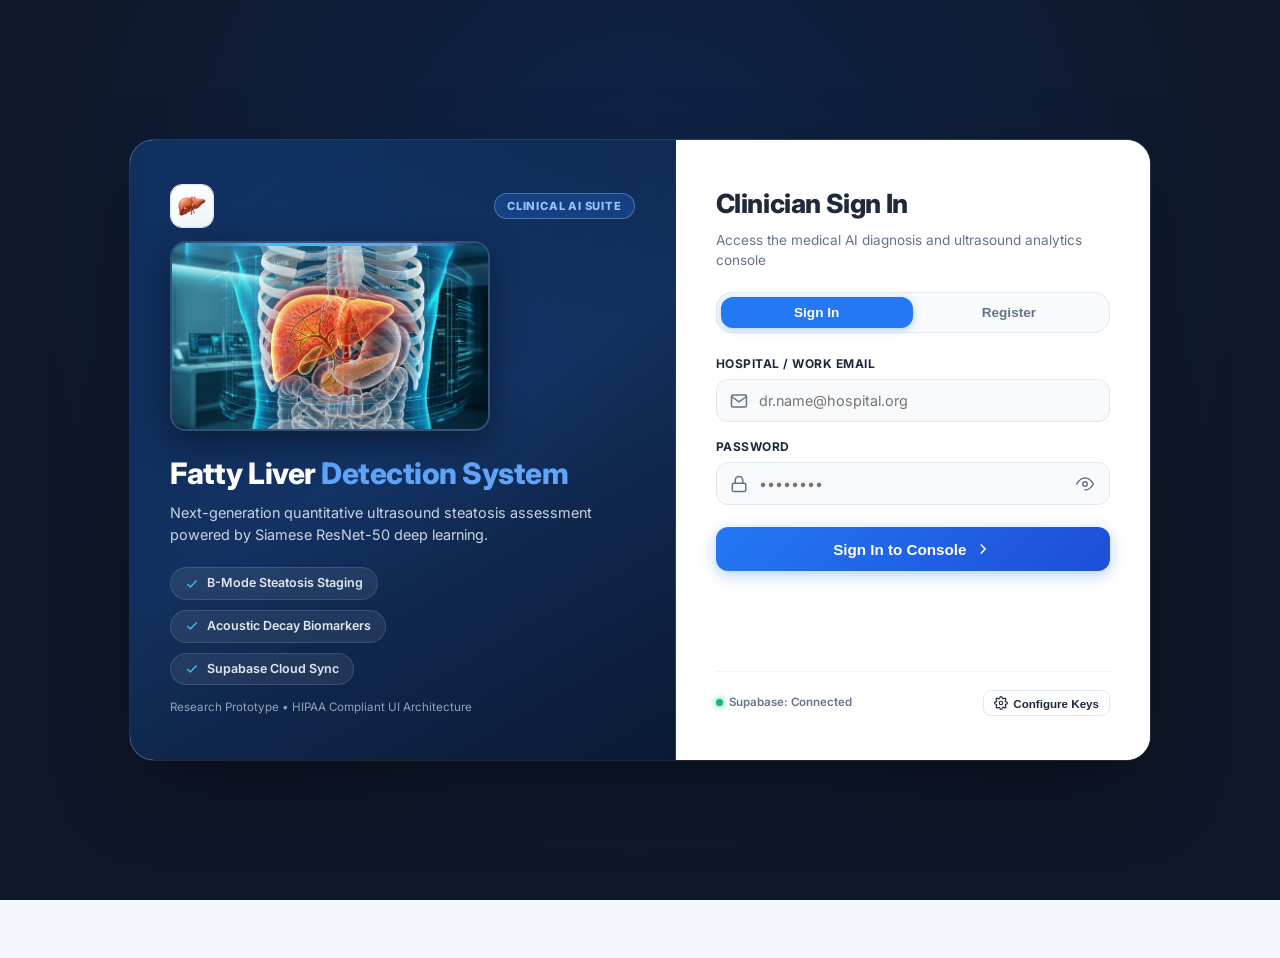
==== commit 1fc68216: "feat: add clinical AI splash preloader, HUD loader, and enhanced auth error handling - Add radar-sty" ====
--- a/templates/index.html
+++ b/templates/index.html
@@ -11,7 +11,7 @@
   <link href="https://fonts.googleapis.com/css2?family=Inter:wght@400;500;600;700;800&display=swap" rel="stylesheet">
   
   <!-- Clinical Dashboard CSS -->
-  <link rel="stylesheet" href="/static/css/dashboard.css?v=20261022.16">
+  <link rel="stylesheet" href="/static/css/dashboard.css?v=20261022.19">
 
   <!-- Resilient Styling for Analytics & Clinical Graph Card -->
   <style>
@@ -124,6 +124,36 @@
 </head>
 <body>
   <!-- ======================================================================
+       Clinical AI Splash Preloader
+       ====================================================================== -->
+  <div class="app-preloader" id="appPreloader">
+    <div class="preloader-card">
+      <div class="preloader-radar-wrapper">
+        <div class="radar-ring ring-1"></div>
+        <div class="radar-ring ring-2"></div>
+        <div class="radar-ring ring-3"></div>
+        <div class="preloader-center-icon">
+          <img src="/static/images/liver_logo.jpg" alt="Fatty Liver AI Logo" class="preloader-logo-img">
+        </div>
+      </div>
+      
+      <div class="preloader-brand-title">
+        <h2>Fatty Liver <span>Detection System</span></h2>
+        <span class="preloader-badge">Siamese ResNet-50 AI Engine</span>
+      </div>
+
+      <div class="preloader-status-container">
+        <span class="preloader-status-dot"></span>
+        <span class="preloader-status-text" id="preloaderStatusText">Initializing Ultrasound Diagnostic Console...</span>
+      </div>
+
+      <div class="preloader-progress-bar">
+        <div class="preloader-progress-fill" id="preloaderProgressFill"></div>
+      </div>
+    </div>
+  </div>
+
+  <!-- ======================================================================
        0. Modern Medical Authentication Portal (Supabase Powered)
        ====================================================================== -->
   <div class="auth-overlay-portal" id="authPortal">
@@ -194,13 +224,14 @@
 
             <div class="form-group">
               <label class="form-label" for="loginPassword">Password</label>
-              <div class="input-with-icon">
+              <div class="input-with-icon" id="loginPasswordWrap">
                 <svg xmlns="http://www.w3.org/2000/svg" width="18" height="18" viewBox="0 0 24 24" fill="none" stroke="currentColor" stroke-width="2"><rect x="3" y="11" width="18" height="11" rx="2" ry="2"></rect><path d="M7 11V7a5 5 0 0 1 10 0v4"></path></svg>
                 <input type="password" id="loginPassword" placeholder="••••••••" required autocomplete="current-password">
-                <button type="button" class="btn-toggle-pwd" data-target="loginPassword" aria-label="Toggle password visibility">
-                  <svg class="eye-open" xmlns="http://www.w3.org/2000/svg" width="16" height="16" viewBox="0 0 24 24" fill="none" stroke="currentColor" stroke-width="2"><path d="M1 12s4-8 11-8 11 8 11 8-4 8-11 8-11-8-11-8z"></path><circle cx="12" cy="12" r="3"></circle></svg>
+                <button type="button" class="btn-toggle-pwd" data-target="loginPassword" aria-label="Show password" title="Show password">
+                  <svg class="eye-icon" xmlns="http://www.w3.org/2000/svg" width="18" height="18" viewBox="0 0 24 24" fill="none" stroke="currentColor" stroke-width="2" stroke-linecap="round" stroke-linejoin="round"><path d="M1 12s4-8 11-8 11 8 11 8-4 8-11 8-11-8z"></path><circle cx="12" cy="12" r="3"></circle></svg>
                 </button>
               </div>
+              <div class="auth-field-error" id="loginErrorMsg" style="display: none;"></div>
             </div>
 
             <button type="submit" class="btn-auth-primary" id="btnSubmitLogin">
@@ -229,13 +260,14 @@
 
             <div class="form-group">
               <label class="form-label" for="registerPassword">Create Password</label>
-              <div class="input-with-icon">
+              <div class="input-with-icon" id="registerPasswordWrap">
                 <svg xmlns="http://www.w3.org/2000/svg" width="18" height="18" viewBox="0 0 24 24" fill="none" stroke="currentColor" stroke-width="2"><rect x="3" y="11" width="18" height="11" rx="2" ry="2"></rect><path d="M7 11V7a5 5 0 0 1 10 0v4"></path></svg>
                 <input type="password" id="registerPassword" placeholder="Minimum 6 characters" minlength="6" required>
-                <button type="button" class="btn-toggle-pwd" data-target="registerPassword" aria-label="Toggle password visibility">
-                  <svg class="eye-open" xmlns="http://www.w3.org/2000/svg" width="16" height="16" viewBox="0 0 24 24" fill="none" stroke="currentColor" stroke-width="2"><path d="M1 12s4-8 11-8 11 8 11 8-4 8-11 8-11-8-11-8z"></path><circle cx="12" cy="12" r="3"></circle></svg>
+                <button type="button" class="btn-toggle-pwd" data-target="registerPassword" aria-label="Show password" title="Show password">
+                  <svg class="eye-icon" xmlns="http://www.w3.org/2000/svg" width="18" height="18" viewBox="0 0 24 24" fill="none" stroke="currentColor" stroke-width="2" stroke-linecap="round" stroke-linejoin="round"><path d="M1 12s4-8 11-8 11 8 11 8-4 8-11 8-11-8z"></path><circle cx="12" cy="12" r="3"></circle></svg>
                 </button>
               </div>
+              <div class="auth-field-error" id="registerErrorMsg" style="display: none;"></div>
             </div>
 
             <button type="submit" class="btn-auth-primary" id="btnSubmitRegister">
@@ -274,6 +306,7 @@
           <h1>Fatty Liver <span>Detection System</span></h1>
           <span class="brand-badge">AI Ultrasound Analysis</span>
         </div>
+        <button type="button" class="sidebar-close-btn" id="sidebarCloseBtn" aria-label="Close Navigation">&times;</button>
       </div>
 
       <nav class="sidebar-nav">
@@ -342,6 +375,9 @@
         </div>
       </div>
     </aside>
+
+    <!-- Mobile Sidebar Backdrop Overlay -->
+    <div class="sidebar-backdrop" id="sidebarBackdrop"></div>
 
     <!-- ======================================================================
          Main Layout Wrapper
@@ -1340,9 +1376,13 @@
   <!-- Loading Overlay -->
   <div class="loading-overlay" id="loadingOverlay">
     <div class="loading-box">
-      <div class="spinner"></div>
-      <h3 style="font-size: 1.1rem; color: var(--text-heading);" id="loadingText">Processing...</h3>
-      <p style="font-size: 0.8rem; color: var(--text-muted);">Please wait while the neural network processes the ultrasound features.</p>
+      <div class="hud-radar-disc">
+        <div class="hud-ring-outer"></div>
+        <div class="hud-ring-inner"></div>
+        <div class="hud-center-dot"></div>
+      </div>
+      <h3 class="hud-title" id="loadingText">Processing Ultrasound Scan...</h3>
+      <p class="hud-subtitle" id="loadingSubtext">Please wait while the neural network analyzes ultrasound features.</p>
     </div>
   </div>
 
@@ -1393,29 +1433,35 @@
 
   <!-- A4 Medical Diagnostic Report Modal -->
   <div class="a4-modal-overlay" id="a4ReportModal">
-    <div class="a4-modal-toolbar">
-      <div class="a4-toolbar-title">
-        <svg xmlns="http://www.w3.org/2000/svg" width="18" height="18" viewBox="0 0 24 24" fill="none" stroke="currentColor" stroke-width="2"><path d="M14 2H6a2 2 0 0 0-2 2v16a2 2 0 0 0 2 2h12a2 2 0 0 0 2-2V8z"></path><polyline points="14 2 14 8 20 8"></polyline><line x1="16" y1="13" x2="8" y2="13"></line><line x1="16" y1="17" x2="8" y2="17"></line><polyline points="10 9 9 9 8 9"></polyline></svg>
-        <span>Ultrasound Diagnostic Medical Report Preview</span>
-        <span class="a4-format-badge">ISO A4 (210 × 297 mm)</span>
+    <div class="a4-modal-dialog">
+      <!-- Fixed Modal Header Toolbar -->
+      <div class="a4-modal-toolbar">
+        <div class="a4-toolbar-title">
+          <svg xmlns="http://www.w3.org/2000/svg" width="18" height="18" viewBox="0 0 24 24" fill="none" stroke="currentColor" stroke-width="2"><path d="M14 2H6a2 2 0 0 0-2 2v16a2 2 0 0 0 2 2h12a2 2 0 0 0 2-2V8z"></path><polyline points="14 2 14 8 20 8"></polyline><line x1="16" y1="13" x2="8" y2="13"></line><line x1="16" y1="17" x2="8" y2="17"></line><polyline points="10 9 9 9 8 9"></polyline></svg>
+          <span>Ultrasound Diagnostic Medical Report</span>
+          <span class="a4-format-badge">ISO A4 (210 × 297 mm)</span>
+        </div>
+        <div class="a4-toolbar-actions">
+          <button type="button" class="btn-a4-print" id="btnPrintA4Report">
+            <svg xmlns="http://www.w3.org/2000/svg" width="15" height="15" viewBox="0 0 24 24" fill="none" stroke="currentColor" stroke-width="2"><polyline points="6 9 6 2 18 2 18 9"></polyline><path d="M6 18H4a2 2 0 0 1-2-2v-5a2 2 0 0 1 2-2h16a2 2 0 0 1 2 2v5a2 2 0 0 1-2 2h-2"></path><rect x="6" y="14" width="12" height="8"></rect></svg>
+            Print / Save as PDF (A4)
+          </button>
+          <button type="button" class="btn-a4-download" id="btnDownloadHtmlReport">
+            <svg xmlns="http://www.w3.org/2000/svg" width="15" height="15" viewBox="0 0 24 24" fill="none" stroke="currentColor" stroke-width="2"><path d="M21 15v4a2 2 0 0 1-2 2H5a2 2 0 0 1-2-2v-4"></path><polyline points="7 10 12 15 17 10"></polyline><line x1="12" y1="15" x2="12" y2="3"></line></svg>
+            Download HTML
+          </button>
+          <button type="button" class="btn-a4-close" id="btnCloseA4Report" title="Close Preview">&times;</button>
+        </div>
       </div>
-      <div class="a4-toolbar-actions">
-        <button type="button" class="btn-a4-print" id="btnPrintA4Report">
-          <svg xmlns="http://www.w3.org/2000/svg" width="16" height="16" viewBox="0 0 24 24" fill="none" stroke="currentColor" stroke-width="2"><polyline points="6 9 6 2 18 2 18 9"></polyline><path d="M6 18H4a2 2 0 0 1-2-2v-5a2 2 0 0 1 2-2h16a2 2 0 0 1 2 2v5a2 2 0 0 1-2 2h-2"></path><rect x="6" y="14" width="12" height="8"></rect></svg>
-          Print / Save as PDF (A4)
-        </button>
-        <button type="button" class="btn-a4-download" id="btnDownloadHtmlReport">
-          <svg xmlns="http://www.w3.org/2000/svg" width="16" height="16" viewBox="0 0 24 24" fill="none" stroke="currentColor" stroke-width="2"><path d="M21 15v4a2 2 0 0 1-2 2H5a2 2 0 0 1-2-2v-4"></path><polyline points="7 10 12 15 17 10"></polyline><line x1="12" y1="15" x2="12" y2="3"></line></svg>
-          Download HTML
-        </button>
-        <button type="button" class="btn-a4-close" id="btnCloseA4Report" title="Close Preview">&times;</button>
+      
+      <!-- Scrollable Canvas Document Viewport -->
+      <div class="a4-document-viewport" id="a4DocumentViewport">
+        <!-- Printable A4 Sheet Document -->
+        <div class="a4-report-sheet" id="a4ReportSheet">
+          <!-- Dynamically rendered by generateA4Report() -->
+        </div>
       </div>
     </div>
-    
-    <!-- Printable A4 Sheet Document -->
-    <div class="a4-report-sheet" id="a4ReportSheet">
-      <!-- Dynamically rendered by generateA4Report() -->
-    </div>
   </div>
 
   <!-- Toast Notification -->
@@ -1423,10 +1469,10 @@
 
   <!-- Supabase JS Client SDK -->
   <script src="https://cdn.jsdelivr.net/npm/@supabase/supabase-js@2"></script>
-  <script src="/static/js/supabase_client.js?v=20261022.16"></script>
+  <script src="/static/js/supabase_client.js?v=20261022.19"></script>
 
   <!-- Charting Engine & Client JavaScript -->
   <script src="/static/js/chart.min.js"></script>
-  <script src="/static/js/dashboard.js?v=20261022.16"></script>
+  <script src="/static/js/dashboard.js?v=20261022.19"></script>
 </body>
 </html>
--- a/static/css/dashboard.css
+++ b/static/css/dashboard.css
@@ -101,6 +101,7 @@
 html {
   font-size: 16px;
   scroll-behavior: smooth;
+  overflow-x: hidden;
 }
 
 body {
@@ -111,6 +112,7 @@
   -webkit-font-smoothing: antialiased;
   min-height: 100vh;
   display: flex;
+  overflow-x: hidden;
 }
 
 /* App Wrapper Layout */
@@ -144,6 +146,48 @@
   align-items: center;
   gap: 14px;
   border-bottom: 1px solid var(--border-subtle);
+}
+
+.sidebar-close-btn {
+  display: none;
+  background: transparent;
+  border: none;
+  color: var(--text-muted);
+  font-size: 1.6rem;
+  line-height: 1;
+  cursor: pointer;
+  padding: 4px 8px;
+  margin-left: auto;
+  border-radius: var(--radius-sm);
+  transition: color 0.15s, background 0.15s;
+}
+
+.sidebar-close-btn:hover {
+  color: var(--text-heading);
+  background: var(--bg-surface-subtle);
+}
+
+.sidebar-backdrop {
+  position: fixed;
+  inset: 0;
+  background: rgba(15, 23, 42, 0.65);
+  backdrop-filter: blur(4px);
+  -webkit-backdrop-filter: blur(4px);
+  z-index: 998;
+  opacity: 0;
+  visibility: hidden;
+  pointer-events: none;
+  transition: opacity 0.25s ease, visibility 0.25s ease;
+}
+
+.sidebar-backdrop.active {
+  opacity: 1;
+  visibility: visible;
+  pointer-events: auto;
+}
+
+body.sidebar-drawer-open {
+  overflow: hidden;
 }
 
 .brand-logo-wrap {
@@ -1331,42 +1375,300 @@
   margin-bottom: 16px;
 }
 
-/* Loading & Toast States */
+/* ==========================================================================
+   Modern Medical AI Splash Preloader & HUD Loader
+   ========================================================================== */
+.app-preloader {
+  position: fixed;
+  inset: 0;
+  z-index: 99999;
+  background: radial-gradient(circle at center, #0f1c3a 0%, #080d1a 100%);
+  display: flex;
+  flex-direction: column;
+  align-items: center;
+  justify-content: center;
+  transition: opacity 0.5s cubic-bezier(0.4, 0, 0.2, 1), visibility 0.5s ease;
+}
+
+.app-preloader.fade-out {
+  opacity: 0;
+  visibility: hidden;
+  pointer-events: none;
+}
+
+.preloader-card {
+  display: flex;
+  flex-direction: column;
+  align-items: center;
+  text-align: center;
+  padding: 36px 40px;
+  border-radius: 24px;
+  background: rgba(15, 23, 42, 0.7);
+  border: 1px solid rgba(36, 120, 243, 0.3);
+  backdrop-filter: blur(20px);
+  -webkit-backdrop-filter: blur(20px);
+  box-shadow: 0 24px 70px rgba(0, 0, 0, 0.65), 0 0 45px rgba(36, 120, 243, 0.18);
+  max-width: 440px;
+  width: 90%;
+  position: relative;
+  overflow: hidden;
+}
+
+.preloader-card::before {
+  content: '';
+  position: absolute;
+  top: 0;
+  left: 0;
+  right: 0;
+  height: 3px;
+  background: linear-gradient(90deg, #2478f3, #06b6d4, #10b981);
+}
+
+.preloader-radar-wrapper {
+  position: relative;
+  width: 100px;
+  height: 100px;
+  display: flex;
+  align-items: center;
+  justify-content: center;
+  margin-bottom: 22px;
+}
+
+.radar-ring {
+  position: absolute;
+  border-radius: 50%;
+  border: 2px solid transparent;
+  pointer-events: none;
+}
+
+.radar-ring.ring-1 {
+  width: 100%;
+  height: 100%;
+  border-top-color: #2478f3;
+  border-bottom-color: #06b6d4;
+  animation: preloaderSpin 2s cubic-bezier(0.68, -0.55, 0.27, 1.55) infinite;
+}
+
+.radar-ring.ring-2 {
+  width: 78%;
+  height: 78%;
+  border-left-color: #10b981;
+  border-right-color: #3b82f6;
+  animation: preloaderSpinRev 1.6s linear infinite;
+}
+
+.radar-ring.ring-3 {
+  width: 56%;
+  height: 56%;
+  border: 1px dashed rgba(255, 255, 255, 0.25);
+}
+
+.preloader-center-icon {
+  width: 52px;
+  height: 52px;
+  border-radius: 14px;
+  overflow: hidden;
+  box-shadow: 0 0 22px rgba(36, 120, 243, 0.45);
+  display: flex;
+  align-items: center;
+  justify-content: center;
+  background: #0f172a;
+  z-index: 2;
+  animation: pulseLogo 2s ease-in-out infinite;
+}
+
+.preloader-logo-img {
+  width: 100%;
+  height: 100%;
+  object-fit: cover;
+}
+
+@keyframes preloaderSpin {
+  0% { transform: rotate(0deg); }
+  100% { transform: rotate(360deg); }
+}
+
+@keyframes preloaderSpinRev {
+  0% { transform: rotate(360deg); }
+  100% { transform: rotate(0deg); }
+}
+
+@keyframes pulseLogo {
+  0%, 100% { transform: scale(0.96); box-shadow: 0 0 15px rgba(36, 120, 243, 0.3); }
+  50% { transform: scale(1.05); box-shadow: 0 0 30px rgba(36, 120, 243, 0.7); }
+}
+
+.preloader-brand-title h2 {
+  font-size: 1.35rem;
+  font-weight: 800;
+  color: #ffffff;
+  letter-spacing: -0.3px;
+  margin-bottom: 4px;
+}
+
+.preloader-brand-title h2 span {
+  color: #38bdf8;
+  font-weight: 600;
+}
+
+.preloader-badge {
+  display: inline-block;
+  font-size: 0.72rem;
+  font-weight: 700;
+  text-transform: uppercase;
+  letter-spacing: 0.6px;
+  color: #60a5fa;
+  background: rgba(36, 120, 243, 0.15);
+  border: 1px solid rgba(96, 165, 250, 0.3);
+  padding: 3px 10px;
+  border-radius: 9999px;
+  margin-top: 4px;
+  margin-bottom: 18px;
+}
+
+.preloader-status-container {
+  display: flex;
+  align-items: center;
+  gap: 8px;
+  margin-bottom: 14px;
+}
+
+.preloader-status-dot {
+  width: 8px;
+  height: 8px;
+  border-radius: 50%;
+  background: #10b981;
+  box-shadow: 0 0 8px #10b981;
+  animation: blink 1.2s infinite;
+}
+
+@keyframes blink {
+  0%, 100% { opacity: 1; }
+  50% { opacity: 0.35; }
+}
+
+.preloader-status-text {
+  font-size: 0.82rem;
+  color: #94a3b8;
+  font-weight: 500;
+  letter-spacing: 0.2px;
+}
+
+.preloader-progress-bar {
+  width: 100%;
+  height: 4px;
+  background: rgba(255, 255, 255, 0.08);
+  border-radius: 9999px;
+  overflow: hidden;
+  position: relative;
+}
+
+.preloader-progress-fill {
+  height: 100%;
+  width: 0%;
+  background: linear-gradient(90deg, #2478f3, #06b6d4, #10b981);
+  border-radius: 9999px;
+  transition: width 0.35s ease;
+  box-shadow: 0 0 10px rgba(6, 182, 212, 0.6);
+}
+
+/* Upgraded Interactive Medical HUD Loading Overlay */
 .loading-overlay {
   display: none;
   position: fixed;
   inset: 0;
-  background: rgba(15, 23, 42, 0.4);
-  backdrop-filter: blur(4px);
-  z-index: 1000;
+  background: rgba(8, 14, 28, 0.78);
+  backdrop-filter: blur(14px);
+  -webkit-backdrop-filter: blur(14px);
+  z-index: 10005;
   align-items: center;
   justify-content: center;
+  animation: fadeIn 0.25s ease;
 }
 
 .loading-box {
-  background: var(--bg-surface);
-  padding: 28px 36px;
-  border-radius: var(--radius-lg);
+  background: rgba(15, 23, 42, 0.92);
+  border: 1px solid rgba(56, 189, 248, 0.3);
+  padding: 32px 36px;
+  border-radius: 20px;
   display: flex;
   flex-direction: column;
   align-items: center;
   gap: 16px;
-  box-shadow: var(--shadow-lg);
-  max-width: 320px;
+  box-shadow: 0 24px 60px rgba(0, 0, 0, 0.7), 0 0 35px rgba(36, 120, 243, 0.25);
+  max-width: 360px;
+  width: 90%;
   text-align: center;
-}
-
-.spinner {
-  width: 44px;
-  height: 44px;
-  border: 4px solid var(--border-color);
-  border-top-color: var(--primary);
+  position: relative;
+  overflow: hidden;
+}
+
+.loading-box::before {
+  content: '';
+  position: absolute;
+  top: 0;
+  left: 0;
+  right: 0;
+  height: 3px;
+  background: linear-gradient(90deg, #2563eb, #06b6d4, #10b981);
+}
+
+.hud-radar-disc {
+  position: relative;
+  width: 68px;
+  height: 68px;
+  display: flex;
+  align-items: center;
+  justify-content: center;
+}
+
+.hud-ring-outer {
+  position: absolute;
+  width: 100%;
+  height: 100%;
   border-radius: 50%;
-  animation: spin 0.8s linear infinite;
-}
-
-@keyframes spin {
-  to { transform: rotate(360deg); }
+  border: 3px solid transparent;
+  border-top-color: #38bdf8;
+  border-bottom-color: #2563eb;
+  animation: preloaderSpin 1.1s linear infinite;
+}
+
+.hud-ring-inner {
+  position: absolute;
+  width: 68%;
+  height: 68%;
+  border-radius: 50%;
+  border: 2px dashed rgba(16, 185, 129, 0.7);
+  animation: preloaderSpinRev 1.8s linear infinite;
+}
+
+.hud-center-dot {
+  width: 14px;
+  height: 14px;
+  border-radius: 50%;
+  background: #38bdf8;
+  box-shadow: 0 0 12px #38bdf8;
+  animation: pulseDot 1s ease-in-out infinite;
+}
+
+@keyframes pulseDot {
+  0%, 100% { transform: scale(0.85); opacity: 0.8; }
+  50% { transform: scale(1.15); opacity: 1; }
+}
+
+.hud-title {
+  font-size: 1.05rem;
+  font-weight: 700;
+  color: #ffffff;
+  margin-top: 4px;
+  letter-spacing: -0.2px;
+}
+
+.hud-subtitle {
+  font-size: 0.8rem;
+  color: #94a3b8;
+  line-height: 1.4;
+  margin-top: 2px;
 }
 
 .toast {
@@ -1399,7 +1701,7 @@
 }
 
 /* ==========================================================================
-   Responsive Breakpoints
+   Responsive Breakpoints & Mobile Optimization
    ========================================================================== */
 @media (max-width: 1200px) {
   .feature-grid {
@@ -1407,24 +1709,46 @@
   }
   .analysis-workspace {
     grid-template-columns: 1fr;
+    gap: 20px;
   }
   .prob-cards-grid {
     grid-template-columns: repeat(3, 1fr);
   }
 }
 
+@media (max-width: 992px) {
+  .acoustic-metrics-grid {
+    grid-template-columns: repeat(2, 1fr);
+  }
+}
+
 @media (max-width: 900px) {
   .sidebar {
+    width: 280px;
+    max-width: 84vw;
+    z-index: 1000;
+    box-shadow: 4px 0 28px rgba(0, 0, 0, 0.22);
     transform: translateX(-100%);
+    transition: transform 0.28s cubic-bezier(0.16, 1, 0.3, 1);
   }
   .sidebar.open {
     transform: translateX(0);
   }
+  .sidebar-close-btn {
+    display: flex;
+    align-items: center;
+    justify-content: center;
+  }
   .main-wrapper {
     margin-left: 0;
+    width: 100%;
+    max-width: 100vw;
+    overflow-x: hidden;
   }
   .mobile-menu-btn {
-    display: block;
+    display: flex;
+    align-items: center;
+    justify-content: center;
   }
   .medical-hero {
     flex-direction: column;
@@ -1448,11 +1772,102 @@
   .about-grid {
     grid-template-columns: 1fr;
   }
+  .settings-container {
+    grid-template-columns: 1fr;
+  }
+}
+
+@media (max-width: 768px) {
+  .topbar {
+    padding: 0 16px;
+    height: 60px;
+  }
+  .topbar-left {
+    gap: 12px;
+  }
+  .topbar-right {
+    gap: 10px;
+  }
+  .user-info-text {
+    display: none;
+  }
+  .user-profile-badge {
+    padding: 4px 6px;
+    gap: 6px;
+  }
+  .model-badge-top {
+    padding: 4px 10px;
+    font-size: 0.72rem;
+  }
+  .history-controls {
+    flex-direction: column;
+    align-items: stretch;
+    gap: 12px;
+  }
+  .search-input-wrap {
+    min-width: 100%;
+    width: 100%;
+  }
+  .filter-select {
+    width: 100%;
+  }
+  .card-header {
+    flex-direction: column;
+    align-items: flex-start;
+    gap: 12px;
+  }
+  .card-actions {
+    width: 100%;
+    display: flex;
+    gap: 8px;
+  }
+  .card-actions button {
+    flex: 1;
+    justify-content: center;
+  }
+  .patient-meta-grid {
+    grid-template-columns: repeat(2, 1fr);
+  }
+  .a4-modal-overlay {
+    padding: 0;
+  }
+  .a4-modal-dialog {
+    width: 100%;
+    max-width: 100vw;
+    height: 100vh;
+    max-height: 100vh;
+    border-radius: 0;
+    border: none;
+  }
+  .a4-modal-toolbar {
+    padding: 0 12px;
+    height: 52px;
+  }
+  .a4-format-badge {
+    display: none;
+  }
+  .a4-toolbar-actions {
+    gap: 6px;
+  }
+  .btn-a4-print,
+  .btn-a4-download {
+    padding: 6px 10px;
+    font-size: 0.75rem;
+  }
+  .a4-document-viewport {
+    padding: 12px 6px 36px;
+    overflow-x: auto;
+    -webkit-overflow-scrolling: touch;
+    justify-content: flex-start;
+  }
+  .a4-report-sheet {
+    margin: 0 auto;
+  }
 }
 
 @media (max-width: 600px) {
   .content-area {
-    padding: 16px;
+    padding: 16px 12px 40px;
   }
   .feature-grid {
     grid-template-columns: 1fr;
@@ -1460,8 +1875,100 @@
   .prob-cards-grid {
     grid-template-columns: 1fr;
   }
+  .medical-hero {
+    padding: 20px 16px;
+  }
   .hero-title {
-    font-size: 1.5rem;
+    font-size: 1.35rem;
+    letter-spacing: -0.3px;
+  }
+  .hero-subtitle {
+    font-size: 0.875rem;
+  }
+  .patient-meta-grid {
+    grid-template-columns: 1fr;
+    gap: 10px;
+  }
+  .acoustic-metrics-grid {
+    grid-template-columns: 1fr;
+  }
+  .graph-card-header {
+    flex-direction: column;
+    align-items: flex-start;
+    gap: 14px;
+  }
+  .graph-tabs {
+    width: 100%;
+    flex-direction: column;
+  }
+  .graph-tab-btn {
+    width: 100%;
+    justify-content: center;
+  }
+  .dropzone {
+    padding: 24px 14px;
+  }
+  .dropzone-title {
+    font-size: 0.95rem;
+  }
+  .btn-browse {
+    width: 100%;
+    max-width: 220px;
+    justify-content: center;
+  }
+  .mode-toggle-group {
+    width: 100%;
+    margin-top: 6px;
+  }
+  .mode-tab-btn {
+    flex: 1;
+    text-align: center;
+    justify-content: center;
+  }
+  .settings-row {
+    flex-direction: column;
+    align-items: flex-start;
+    gap: 10px;
+  }
+  .settings-input,
+  .range-slider-wrapper {
+    width: 100%;
+    min-width: 0;
+  }
+  .settings-actions-bar {
+    flex-direction: column;
+    gap: 10px;
+  }
+  .settings-actions-bar button {
+    width: 100%;
+    justify-content: center;
+  }
+  /* Prevent iOS Safari 16px auto-zoom */
+  input[type="text"],
+  input[type="email"],
+  input[type="password"],
+  input[type="date"],
+  select {
+    font-size: 16px !important;
+  }
+}
+
+@media (max-width: 500px) {
+  .breadcrumbs {
+    display: none;
+  }
+  .model-badge-top span#topbarStatusText {
+    display: none;
+  }
+  .model-badge-top {
+    padding: 6px;
+    border-radius: 50%;
+  }
+  .model-badge-top .pulse-dot {
+    margin: 0;
+  }
+  #helpBtn {
+    display: none;
   }
 }
 
@@ -2030,26 +2537,33 @@
   position: relative;
   display: flex;
   align-items: center;
-}
-
-.input-with-icon svg {
+  width: 100%;
+}
+
+.input-with-icon > svg:first-child {
   position: absolute;
   left: 14px;
+  top: 50%;
+  transform: translateY(-50%);
   color: var(--text-muted);
   pointer-events: none;
+  width: 18px;
+  height: 18px;
+  z-index: 2;
+  transition: color 0.2s ease;
 }
 
 .input-with-icon input,
 .input-with-icon textarea {
   width: 100%;
-  padding: 12px 14px 12px 42px;
+  padding: 12px 46px 12px 42px;
   background: var(--bg-surface-subtle);
   border: 1px solid var(--border-color);
   border-radius: var(--radius-md);
   color: var(--text-heading);
   font-size: 0.9rem;
   font-family: inherit;
-  transition: border-color 0.2s ease, box-shadow 0.2s ease;
+  transition: border-color 0.2s ease, box-shadow 0.2s ease, background-color 0.2s ease;
 }
 
 .input-with-icon input:focus,
@@ -2059,18 +2573,78 @@
   box-shadow: 0 0 0 3px rgba(36, 120, 243, 0.15);
 }
 
+.input-with-icon.has-error input {
+  border-color: #ef4444 !important;
+  background-color: rgba(239, 68, 68, 0.05) !important;
+  box-shadow: 0 0 0 3px rgba(239, 68, 68, 0.2) !important;
+}
+
+.input-with-icon.shake-animate {
+  animation: shakeError 0.45s cubic-bezier(0.36, 0.07, 0.19, 0.97) both;
+}
+
+@keyframes shakeError {
+  10%, 90% { transform: translate3d(-1px, 0, 0); }
+  20%, 80% { transform: translate3d(2px, 0, 0); }
+  30%, 50%, 70% { transform: translate3d(-4px, 0, 0); }
+  40%, 60% { transform: translate3d(4px, 0, 0); }
+}
+
+.auth-field-error {
+  margin-top: 6px;
+  font-size: 0.8rem;
+  font-weight: 600;
+  color: #ef4444;
+  display: flex;
+  align-items: center;
+  gap: 6px;
+  line-height: 1.3;
+  animation: fadeIn 0.2s ease;
+}
+
+.auth-field-error::before {
+  content: '⚠️';
+  font-size: 0.85rem;
+}
+
 .btn-toggle-pwd {
   position: absolute;
-  right: 12px;
+  right: 10px;
+  top: 50%;
+  transform: translateY(-50%);
   background: transparent;
   border: none;
   color: var(--text-muted);
   cursor: pointer;
-  padding: 4px;
+  padding: 6px;
+  border-radius: var(--radius-sm);
+  display: flex;
+  align-items: center;
+  justify-content: center;
+  z-index: 5;
+  transition: color 0.15s ease, background-color 0.15s ease;
 }
 
 .btn-toggle-pwd:hover {
-  color: var(--text-heading);
+  color: var(--primary);
+  background: rgba(36, 120, 243, 0.08);
+}
+
+.btn-toggle-pwd svg {
+  position: static !important;
+  left: auto !important;
+  top: auto !important;
+  transform: none !important;
+  pointer-events: none;
+  width: 18px;
+  height: 18px;
+  stroke-width: 2;
+  color: inherit;
+  display: block;
+}
+
+.btn-toggle-pwd.revealed {
+  color: var(--primary);
 }
 
 .btn-auth-primary {
@@ -2783,22 +3357,23 @@
 }
 
 /* ==========================================================================
-   A4 Medical Report Modal & Printable Layout
+   A4 Medical Report Modal & Document Viewport Layout
    ========================================================================== */
 .a4-modal-overlay {
   position: fixed;
   inset: 0;
   z-index: 10005;
-  background: rgba(15, 23, 42, 0.85);
-  backdrop-filter: blur(10px);
-  display: flex;
-  flex-direction: column;
-  align-items: center;
-  padding: 20px;
-  overflow-y: auto;
+  background: rgba(11, 19, 41, 0.88);
+  backdrop-filter: blur(12px);
+  -webkit-backdrop-filter: blur(12px);
+  display: flex;
+  align-items: center;
+  justify-content: center;
+  padding: 16px;
+  box-sizing: border-box;
   opacity: 0;
   visibility: hidden;
-  transition: opacity 0.3s ease, visibility 0.3s ease;
+  transition: opacity 0.25s ease, visibility 0.25s ease;
 }
 
 .a4-modal-overlay.show {
@@ -2806,37 +3381,57 @@
   visibility: visible;
 }
 
+.a4-modal-dialog {
+  width: 100%;
+  max-width: 980px;
+  height: 94vh;
+  max-height: 940px;
+  background: #0f172a;
+  border: 1px solid rgba(255, 255, 255, 0.12);
+  border-radius: 14px;
+  box-shadow: 0 25px 60px -10px rgba(0, 0, 0, 0.8), 0 0 0 1px rgba(255, 255, 255, 0.05);
+  display: flex;
+  flex-direction: column;
+  overflow: hidden;
+  transform: scale(0.97);
+  transition: transform 0.25s cubic-bezier(0.16, 1, 0.3, 1);
+}
+
+.a4-modal-overlay.show .a4-modal-dialog {
+  transform: scale(1);
+}
+
 .a4-modal-toolbar {
-  width: 100%;
-  max-width: 210mm;
+  flex-shrink: 0;
+  height: 56px;
   display: flex;
   align-items: center;
   justify-content: space-between;
-  padding: 12px 18px;
-  background: #1e293b;
+  padding: 0 20px;
+  background: #090e1a;
+  border-bottom: 1px solid rgba(255, 255, 255, 0.1);
   color: #ffffff;
-  border-radius: var(--radius-md) var(--radius-md) 0 0;
-  box-shadow: var(--shadow-lg);
-  position: sticky;
-  top: 0;
-  z-index: 10;
+  z-index: 5;
 }
 
 .a4-toolbar-title {
   display: flex;
   align-items: center;
   gap: 10px;
-  font-size: 0.9rem;
+  font-size: 0.92rem;
   font-weight: 700;
+  color: #f8fafc;
 }
 
 .a4-format-badge {
   font-size: 0.68rem;
-  background: rgba(36, 120, 243, 0.3);
+  background: rgba(36, 120, 243, 0.25);
   color: #60a5fa;
+  border: 1px solid rgba(96, 165, 250, 0.3);
   padding: 2px 8px;
   border-radius: 4px;
   font-weight: 600;
+  letter-spacing: 0.03em;
 }
 
 .a4-toolbar-actions {
@@ -2849,103 +3444,128 @@
   display: flex;
   align-items: center;
   gap: 6px;
-  background: var(--primary);
+  background: #2563eb;
   color: #ffffff;
   border: none;
   padding: 8px 16px;
-  border-radius: var(--radius-sm);
+  border-radius: 6px;
   font-size: 0.82rem;
   font-weight: 600;
   cursor: pointer;
-  transition: background 0.2s;
+  transition: background 0.2s, transform 0.1s;
 }
 
 .btn-a4-print:hover {
-  background: var(--primary-hover);
+  background: #1d4ed8;
 }
 
 .btn-a4-download {
   display: flex;
   align-items: center;
   gap: 6px;
-  background: #334155;
-  color: #f1f5f9;
-  border: 1px solid #475569;
+  background: #1e293b;
+  color: #e2e8f0;
+  border: 1px solid #334155;
   padding: 8px 14px;
-  border-radius: var(--radius-sm);
+  border-radius: 6px;
   font-size: 0.82rem;
   font-weight: 600;
   cursor: pointer;
-  transition: background 0.2s;
+  transition: background 0.2s, border-color 0.2s;
 }
 
 .btn-a4-download:hover {
-  background: #475569;
+  background: #334155;
+  border-color: #475569;
 }
 
 .btn-a4-close {
   background: transparent;
   border: none;
   color: #94a3b8;
-  font-size: 1.3rem;
+  font-size: 1.5rem;
+  line-height: 1;
   cursor: pointer;
   padding: 4px 8px;
   display: flex;
   align-items: center;
   justify-content: center;
+  border-radius: 6px;
+  transition: color 0.15s, background 0.15s;
 }
 
 .btn-a4-close:hover {
   color: #ffffff;
-}
-
-/* The actual A4 Sheet representation */
+  background: rgba(255, 255, 255, 0.1);
+}
+
+/* Document canvas / viewport */
+.a4-document-viewport {
+  flex: 1;
+  overflow-y: auto;
+  overflow-x: hidden;
+  background: #1e293b;
+  padding: 24px 16px 40px 16px;
+  display: flex;
+  justify-content: center;
+  align-items: flex-start;
+  box-sizing: border-box;
+  width: 100%;
+}
+
+/* Authentic ISO A4 Sheet Representation (210mm x 297mm) */
 .a4-report-sheet {
   width: 210mm;
+  max-width: 100%;
   min-height: 297mm;
-  padding: 16mm 18mm;
-  background: #ffffff;
-  color: #0f172a;
+  height: auto;
+  flex-shrink: 0;
+  padding: 9mm 13mm;
+  background: #ffffff !important;
+  color: #0f172a !important;
   font-family: 'Inter', -apple-system, BlinkMacSystemFont, 'Segoe UI', Roboto, sans-serif;
-  box-shadow: 0 15px 50px rgba(0, 0, 0, 0.25);
+  box-shadow: 0 15px 45px rgba(0, 0, 0, 0.45);
   box-sizing: border-box;
-  border-radius: 0 0 var(--radius-md) var(--radius-md);
-  margin-bottom: 40px;
+  border-radius: 4px;
+  margin: 0 auto;
   position: relative;
+  overflow: visible;
+  line-height: 1.32;
 }
 
 .report-header {
   display: flex;
-  align-items: flex-start;
+  align-items: center;
   justify-content: space-between;
   border-bottom: 2px solid #0f172a;
-  padding-bottom: 12px;
-  margin-bottom: 14px;
+  padding-bottom: 6px;
+  margin-bottom: 6px;
 }
 
 .report-brand {
   display: flex;
   align-items: center;
-  gap: 14px;
+  gap: 12px;
 }
 
 .report-logo-img {
-  width: 44px;
-  height: 44px;
-  border-radius: 8px;
+  width: 38px;
+  height: 38px;
+  border-radius: 6px;
   object-fit: cover;
 }
 
 .report-facility-name {
-  font-size: 1.05rem;
+  font-size: 0.98rem;
   font-weight: 800;
   color: #0f172a;
   letter-spacing: -0.01em;
+  line-height: 1.15;
 }
 
 .report-department-name {
-  font-size: 0.75rem;
-  font-weight: 600;
+  font-size: 0.68rem;
+  font-weight: 700;
   color: #475569;
   text-transform: uppercase;
   letter-spacing: 0.05em;
@@ -2954,8 +3574,9 @@
 
 .report-meta-box {
   text-align: right;
-  font-size: 0.72rem;
+  font-size: 0.68rem;
   color: #475569;
+  line-height: 1.25;
 }
 
 .report-id-badge {
@@ -2963,46 +3584,46 @@
   background: #0f172a;
   color: #ffffff;
   font-weight: 700;
-  font-size: 0.75rem;
-  padding: 3px 8px;
-  border-radius: 4px;
-  margin-bottom: 4px;
+  font-size: 0.68rem;
+  padding: 2px 7px;
+  border-radius: 3px;
+  margin-bottom: 3px;
   letter-spacing: 0.05em;
 }
 
 .report-doc-title {
   text-align: center;
-  font-size: 1.15rem;
+  font-size: 0.95rem;
   font-weight: 900;
   color: #1e3a8a;
   text-transform: uppercase;
-  letter-spacing: 0.06em;
-  margin: 10px 0 14px 0;
-  padding: 6px;
+  letter-spacing: 0.05em;
+  margin: 5px 0 7px 0;
+  padding: 4px;
   background: #eff6ff;
-  border-radius: 6px;
+  border-radius: 4px;
   border: 1px solid #bfdbfe;
 }
 
 .report-patient-table {
   width: 100%;
   border-collapse: collapse;
-  margin-bottom: 14px;
-  font-size: 0.78rem;
+  margin-bottom: 7px;
+  font-size: 0.72rem;
 }
 
 .report-patient-table th {
   background: #f8fafc;
   color: #475569;
-  font-weight: 600;
+  font-weight: 700;
   text-align: left;
-  padding: 6px 10px;
+  padding: 3.5px 7px;
   border: 1px solid #cbd5e1;
-  width: 18%;
+  width: 16%;
 }
 
 .report-patient-table td {
-  padding: 6px 10px;
+  padding: 3.5px 7px;
   border: 1px solid #cbd5e1;
   color: #0f172a;
   font-weight: 500;
@@ -3010,20 +3631,20 @@
 
 .report-diagnosis-grid {
   display: grid;
-  grid-template-columns: 190px 1fr;
-  gap: 16px;
-  margin-bottom: 14px;
+  grid-template-columns: 140px 1fr;
+  gap: 12px;
+  margin-bottom: 7px;
   background: #f8fafc;
   border: 1px solid #cbd5e1;
-  border-radius: 8px;
-  padding: 12px;
+  border-radius: 6px;
+  padding: 7px 10px;
 }
 
 .report-scan-box {
-  width: 190px;
-  height: 145px;
+  width: 140px;
+  height: 105px;
   border: 1px solid #94a3b8;
-  border-radius: 6px;
+  border-radius: 4px;
   overflow: hidden;
   background: #000;
   display: flex;
@@ -3045,12 +3666,12 @@
 
 .report-finding-badge {
   display: inline-block;
-  font-size: 1.25rem;
+  font-size: 1.1rem;
   font-weight: 900;
-  padding: 4px 14px;
-  border-radius: 6px;
+  padding: 3px 12px;
+  border-radius: 5px;
   color: #ffffff;
-  margin-bottom: 6px;
+  margin-bottom: 3px;
   width: fit-content;
 }
 
@@ -3062,9 +3683,9 @@
 
 .report-metrics-row {
   display: flex;
-  gap: 18px;
-  font-size: 0.8rem;
-  margin: 6px 0;
+  gap: 14px;
+  font-size: 0.72rem;
+  margin: 3px 0;
   color: #334155;
 }
 
@@ -3073,41 +3694,41 @@
 }
 
 .report-impression-text {
-  font-size: 0.8rem;
-  line-height: 1.45;
+  font-size: 0.71rem;
+  line-height: 1.32;
   color: #334155;
-  margin-top: 4px;
+  margin-top: 2px;
 }
 
 .report-section-heading {
-  font-size: 0.85rem;
+  font-size: 0.76rem;
   font-weight: 800;
   color: #0f172a;
   text-transform: uppercase;
-  letter-spacing: 0.05em;
+  letter-spacing: 0.04em;
   border-bottom: 1px solid #cbd5e1;
-  padding-bottom: 4px;
-  margin: 12px 0 8px 0;
+  padding-bottom: 2px;
+  margin: 7px 0 4px 0;
 }
 
 .report-table {
   width: 100%;
   border-collapse: collapse;
-  font-size: 0.74rem;
-  margin-bottom: 12px;
+  font-size: 0.69rem;
+  margin-bottom: 7px;
 }
 
 .report-table th {
   background: #f1f5f9;
   font-weight: 700;
   color: #1e293b;
-  padding: 6px 8px;
+  padding: 3.5px 6px;
   border: 1px solid #cbd5e1;
   text-align: left;
 }
 
 .report-table td {
-  padding: 5px 8px;
+  padding: 3px 6px;
   border: 1px solid #cbd5e1;
   color: #334155;
 }
@@ -3117,63 +3738,67 @@
   font-weight: 700;
 }
 
+.report-table tr.winner-row td {
+  color: #1e3a8a;
+}
+
 .report-prob-track {
-  width: 100px;
-  height: 8px;
+  width: 70px;
+  height: 6px;
   background: #e2e8f0;
-  border-radius: 4px;
+  border-radius: 3px;
   overflow: hidden;
   display: inline-block;
   vertical-align: middle;
-  margin-left: 8px;
+  margin-left: 6px;
 }
 
 .report-prob-bar {
   height: 100%;
   background: #2563eb;
-  border-radius: 4px;
+  border-radius: 3px;
 }
 
 .report-recommendations-box {
   background: #f8fafc;
   border: 1px solid #cbd5e1;
-  border-radius: 6px;
-  padding: 10px 14px;
-  font-size: 0.78rem;
+  border-radius: 5px;
+  padding: 6px 10px;
+  font-size: 0.70rem;
   color: #334155;
-  line-height: 1.5;
-  margin-bottom: 14px;
+  line-height: 1.35;
+  margin-bottom: 7px;
 }
 
 .report-recommendations-box ol {
-  margin: 6px 0 0 18px;
+  margin: 2px 0 0 16px;
   padding: 0;
 }
 
 .report-recommendations-box li {
-  margin-bottom: 3px;
+  margin-bottom: 1.5px;
 }
 
 .report-signatures {
   display: flex;
   align-items: flex-end;
   justify-content: space-between;
-  margin-top: 18px;
-  padding-top: 12px;
+  margin-top: 8px;
+  padding-top: 6px;
   border-top: 1px solid #cbd5e1;
 }
 
 .report-qr-stamp {
   display: flex;
   align-items: center;
-  gap: 10px;
+  gap: 8px;
 }
 
 .qr-box {
-  width: 48px;
-  height: 48px;
+  width: 38px;
+  height: 38px;
   border: 1px solid #94a3b8;
-  padding: 3px;
+  padding: 2px;
   border-radius: 4px;
   background: #fff;
 }
@@ -3184,9 +3809,9 @@
 }
 
 .qr-stamp-text {
-  font-size: 0.68rem;
+  font-size: 0.62rem;
   color: #64748b;
-  line-height: 1.3;
+  line-height: 1.25;
 }
 
 .report-doctor-sig {
@@ -3194,40 +3819,44 @@
 }
 
 .doctor-sig-line {
-  width: 180px;
+  width: 160px;
   border-bottom: 1px solid #0f172a;
-  margin-bottom: 6px;
+  margin-bottom: 3px;
+  margin-left: auto;
 }
 
 .doctor-sig-name {
-  font-size: 0.85rem;
+  font-size: 0.78rem;
   font-weight: 800;
   color: #0f172a;
+  line-height: 1.15;
 }
 
 .doctor-sig-role {
-  font-size: 0.72rem;
+  font-size: 0.65rem;
   color: #64748b;
 }
 
 .report-footer-notice {
-  font-size: 0.65rem;
+  font-size: 0.60rem;
   color: #94a3b8;
   text-align: center;
-  margin-top: 16px;
+  margin-top: 6px;
   border-top: 1px dashed #e2e8f0;
-  padding-top: 6px;
+  padding-top: 3px;
 }
 
 /* ==========================================================================
    PRINT STYLES FOR A4 MEDICAL REPORT
    ========================================================================== */
 @media print {
-  body {
+  html, body {
     background: #ffffff !important;
     color: #000000 !important;
     margin: 0 !important;
     padding: 0 !important;
+    height: auto !important;
+    overflow: visible !important;
   }
 
   /* Hide app navigation and all other views */
@@ -3238,7 +3867,8 @@
   .modal-backdrop,
   .loading-overlay,
   .toast,
-  .a4-modal-toolbar {
+  .a4-modal-toolbar,
+  .a4-document-viewport::-webkit-scrollbar {
     display: none !important;
   }
 
@@ -3248,17 +3878,40 @@
     margin: 0 !important;
     padding: 0 !important;
     display: block !important;
+    height: auto !important;
+    overflow: visible !important;
   }
 
   .a4-modal-overlay {
     position: static !important;
-    background: #ffffff !important;
+    background: transparent !important;
     padding: 0 !important;
     margin: 0 !important;
     overflow: visible !important;
     display: block !important;
     opacity: 1 !important;
     visibility: visible !important;
+    backdrop-filter: none !important;
+    -webkit-backdrop-filter: none !important;
+  }
+
+  .a4-modal-dialog {
+    max-width: 100% !important;
+    height: auto !important;
+    max-height: none !important;
+    background: transparent !important;
+    border: none !important;
+    border-radius: 0 !important;
+    box-shadow: none !important;
+    overflow: visible !important;
+    transform: none !important;
+  }
+
+  .a4-document-viewport {
+    background: transparent !important;
+    padding: 0 !important;
+    overflow: visible !important;
+    display: block !important;
   }
 
   .a4-report-sheet {
@@ -3266,15 +3919,19 @@
     max-width: 100% !important;
     min-height: auto !important;
     margin: 0 !important;
-    padding: 10mm 15mm !important;
+    padding: 6mm 8mm !important;
     box-shadow: none !important;
     border: none !important;
+    border-radius: 0 !important;
     page-break-after: avoid !important;
+    page-break-inside: avoid !important;
+    -webkit-print-color-adjust: exact !important;
+    print-color-adjust: exact !important;
   }
 
   @page {
     size: A4 portrait;
-    margin: 8mm 10mm;
-  }
-}
-
+    margin: 6mm 8mm;
+  }
+}
+
